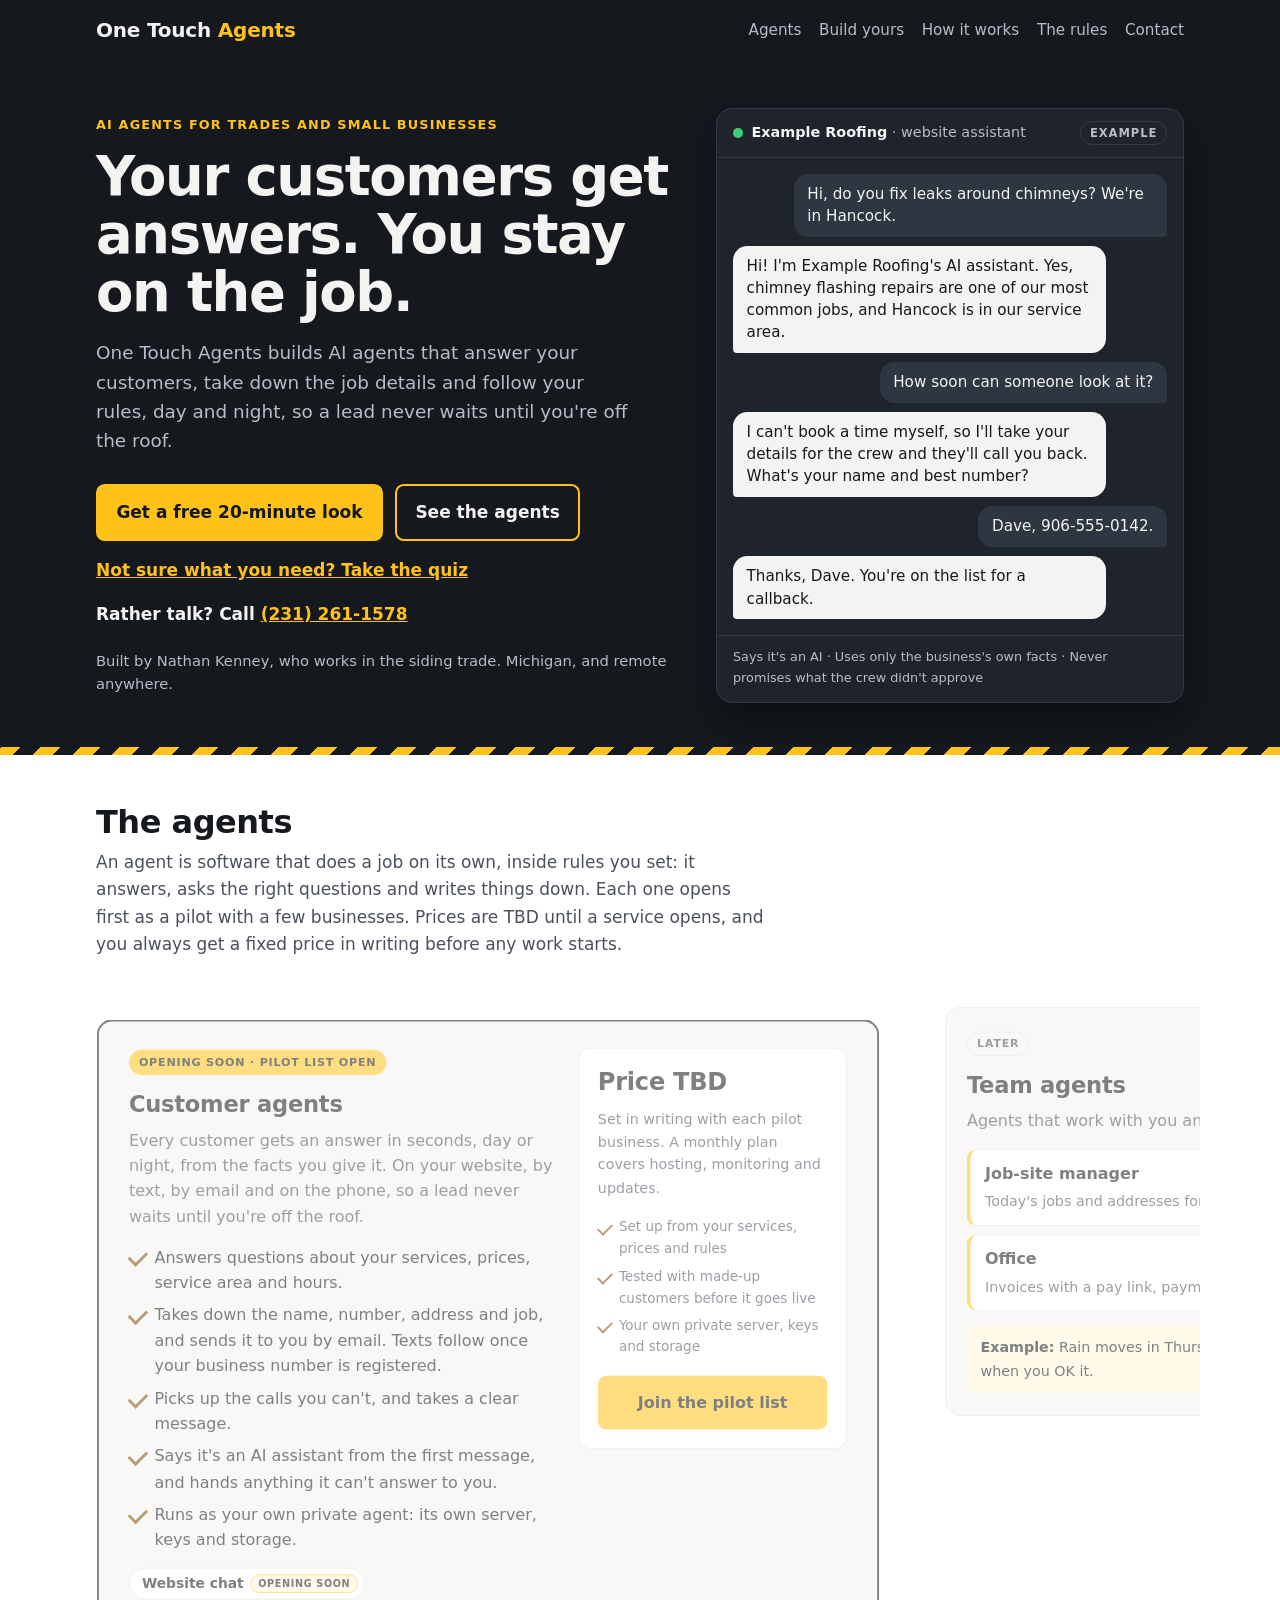
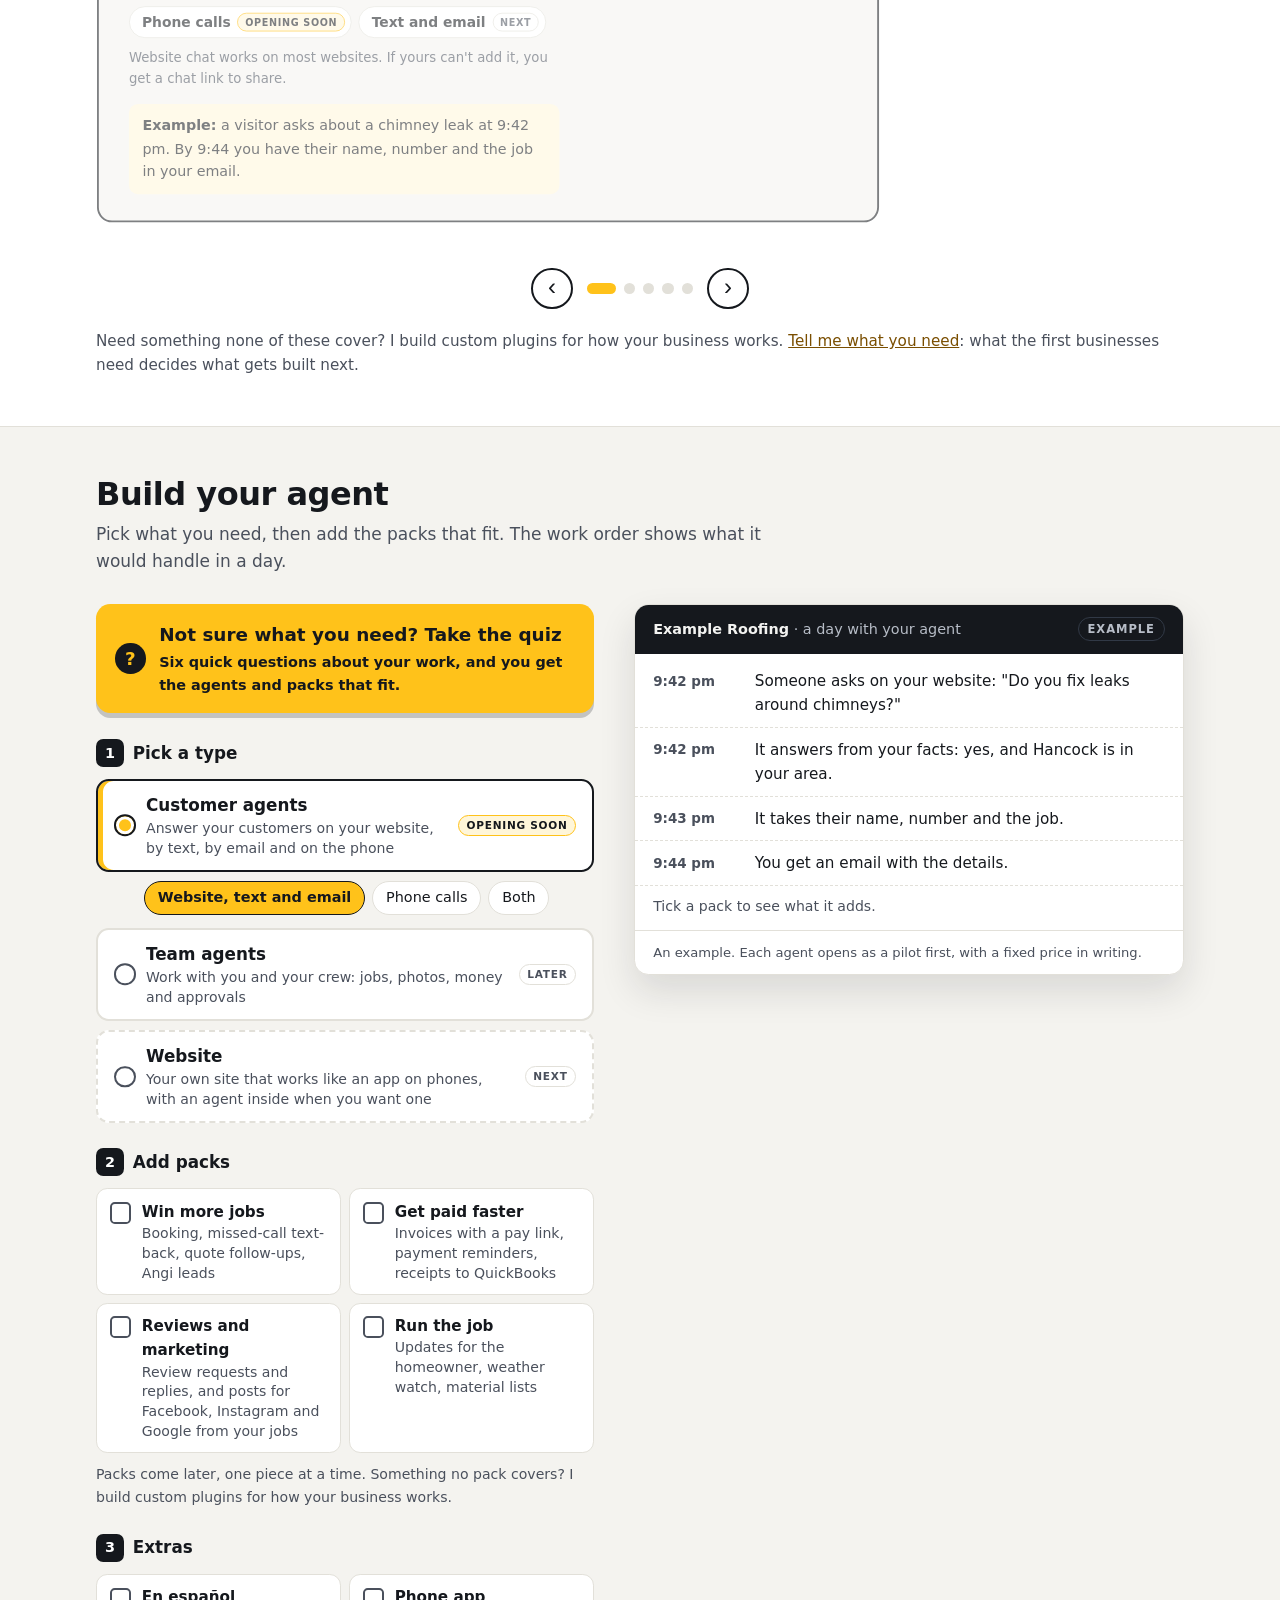
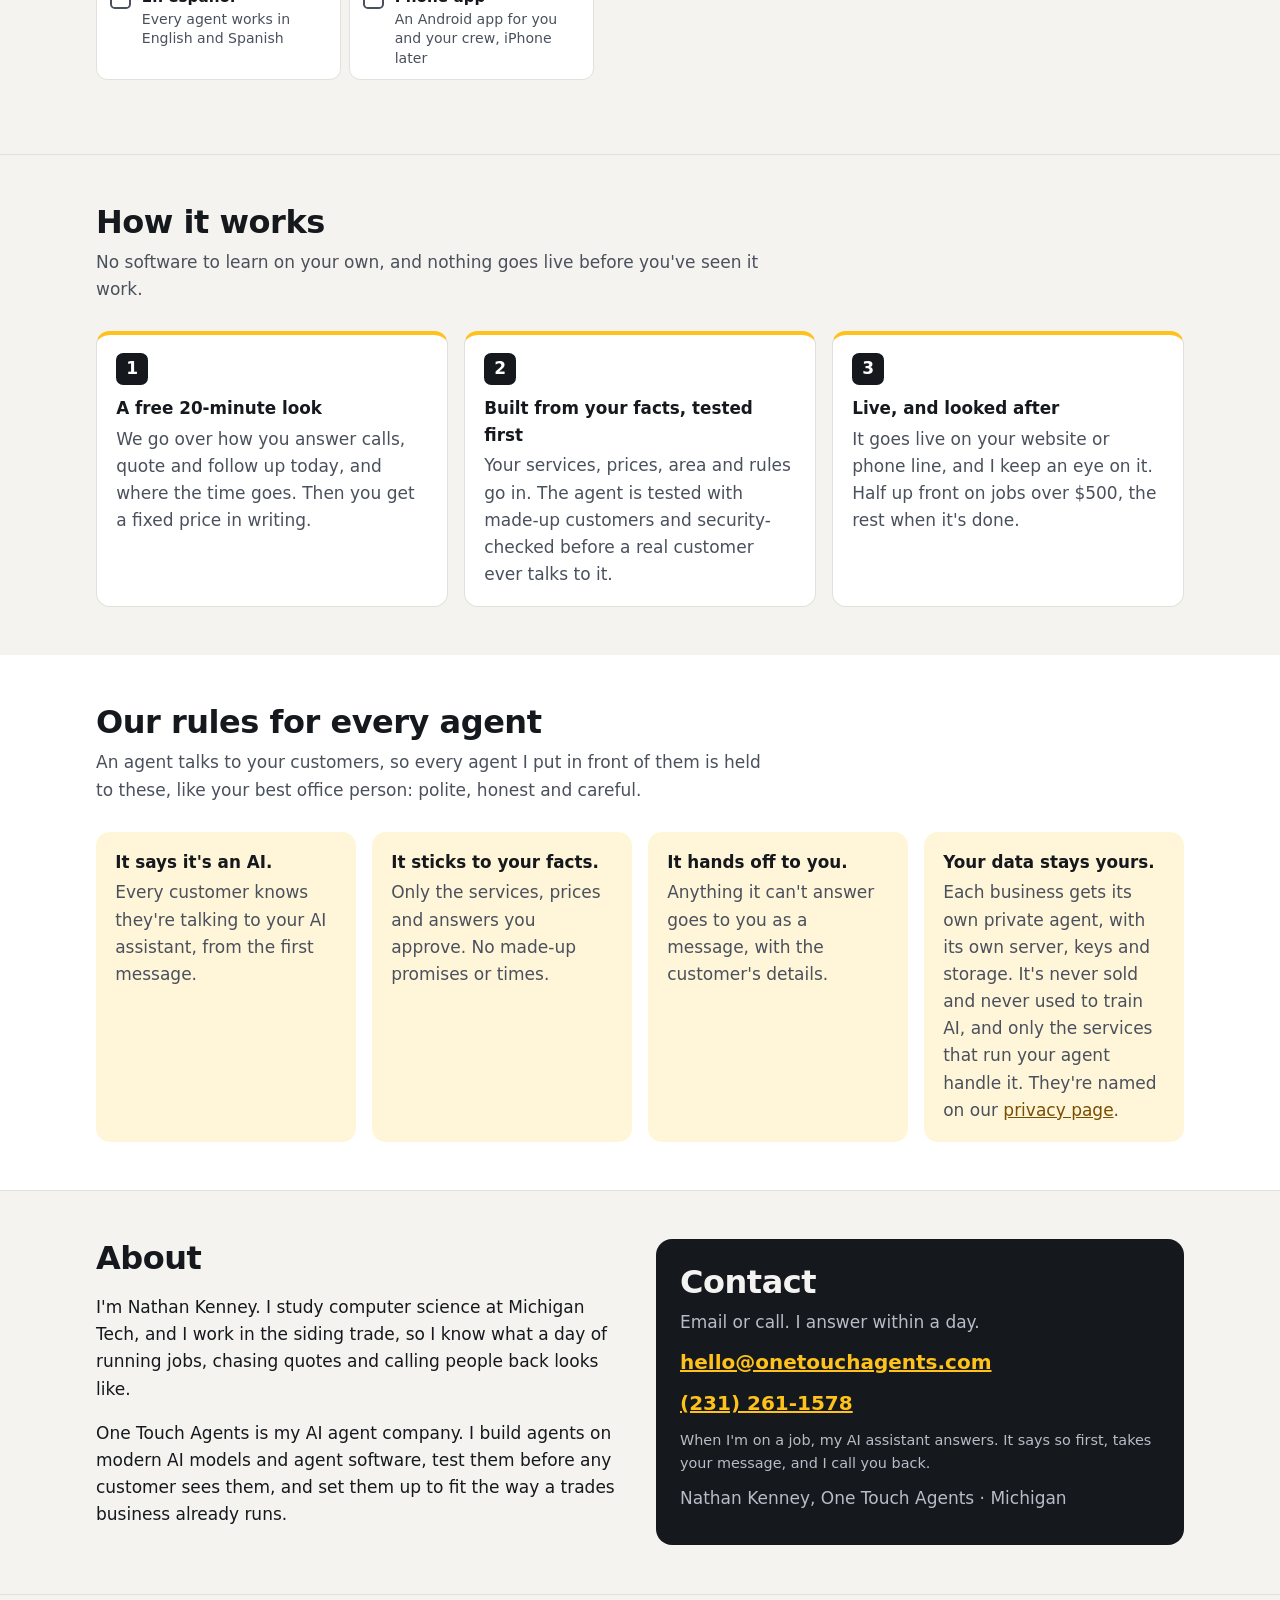
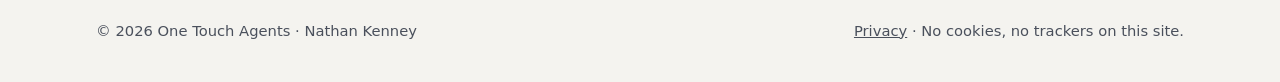
==== index.html @ 5aec1d18 "Site draft: websites and phone apps (Next) instead of apps, every pack Later, custom plugins offered" ====
<!doctype html>
<html lang="en">
<head>
<meta charset="utf-8">
<meta name="viewport" content="width=device-width, initial-scale=1">
<title>One Touch Agents · AI agents for trades and small businesses</title>
<meta name="description" content="One Touch Agents builds AI agents for trades and small businesses in Michigan: agents that answer your customers, take down the job details and follow your rules. Pilots opening soon. Built and looked after by Nathan Kenney.">
<link rel="canonical" href="https://onetouchagents.com/">
<meta property="og:title" content="One Touch Agents · AI agents for trades and small businesses">
<meta property="og:description" content="Your customers get answers. You stay on the job. AI agents built and looked after by Nathan Kenney.">
<meta property="og:url" content="https://onetouchagents.com/">
<meta property="og:type" content="website">
<meta name="color-scheme" content="light dark">
<link rel="stylesheet" href="/site.css?v=14">
</head>
<body>
<header class="top">
  <div class="wrap">
    <a class="mark" href="/">One Touch <span>Agents</span></a>
    <nav class="nav" aria-label="Sections">
      <a href="#agents">Agents</a>
      <a href="#build">Build yours</a>
      <a href="#how">How it works</a>
      <a href="#rules">The rules</a>
      <a href="#contact">Contact</a>
    </nav>
  </div>
</header>

<main>
  <section class="hero">
    <div class="wrap hero-grid">
      <div>
        <p class="eyebrow">AI agents for trades and small businesses</p>
        <h1>Your customers get answers. You stay on the job.</h1>
        <p class="lead">One Touch Agents builds AI agents that answer your customers, take down the job details and follow your rules, day and night, so a lead never waits until you're off the roof.</p>
        <div class="ctas">
          <a class="btn primary" href="mailto:hello@onetouchagents.com?subject=A%20free%2020-minute%20look">Get a free 20-minute look</a>
          <a class="btn ghost" href="#agents">See the agents</a>
        </div>
        <p class="quiz-link"><button type="button" popovertarget="quiz">Not sure what you need? Take the quiz</button></p>
        <p class="call">Rather talk? Call <a href="tel:+12312611578">(231) 261-1578</a></p>
        <p class="where">Built by Nathan Kenney, who works in the siding trade. Michigan, and remote anywhere.</p>
      </div>

      <figure class="chat" aria-label="Example conversation with a roofing company's website agent">
        <figcaption class="chat-top">
          <span class="dot" aria-hidden="true"></span>
          <span><b>Example Roofing</b> · website assistant</span>
          <span class="tag">Example</span>
        </figcaption>
        <div class="chat-body">
          <p class="msg them">Hi, do you fix leaks around chimneys? We're in Hancock.</p>
          <p class="msg agent">Hi! I'm Example Roofing's AI assistant. Yes, chimney flashing repairs are one of our most common jobs, and Hancock is in our service area.</p>
          <p class="msg them">How soon can someone look at it?</p>
          <p class="msg agent">I can't book a time myself, so I'll take your details for the crew and they'll call you back. What's your name and best number?</p>
          <p class="msg them">Dave, 906-555-0142.</p>
          <p class="msg agent">Thanks, Dave. You're on the list for a callback.</p>
        </div>
        <p class="chat-foot">Says it's an AI · Uses only the business's own facts · Never promises what the crew didn't approve</p>
      </figure>
    </div>
  </section>

  <section class="alt" id="agents">
    <div class="wrap">
      <h2>The agents</h2>
      <p class="sub">An agent is software that does a job on its own, inside rules you set: it answers, asks the right questions and writes things down. Each one opens first as a pilot with a few businesses. Prices are TBD until a service opens, and you always get a fixed price in writing before any work starts.</p>

      <div class="carousel" role="region" aria-roledescription="carousel" aria-label="Kinds of agents">
        <div class="slides" tabindex="0">
          <article class="slide main" role="group" aria-roledescription="slide" aria-label="1 of 5: Customer agents">
            <div class="slide-body">
              <span class="badge ready">Opening soon · pilot list open</span>
              <h3>Customer agents</h3>
              <p class="slide-lead">Every customer gets an answer in seconds, day or night, from the facts you give it.<span class="more"> On your website, by text, by email and on the phone, so a lead never waits until you're off the roof.</span></p>
              <ul class="ticks">
                <li>Answers questions about your services, prices, service area and hours.</li>
                <li>Takes down the name, number, address and job, and sends it to you by email. Texts follow once your business number is registered.</li>
                <li>Picks up the calls you can't, and takes a clear message.</li>
                <li>Says it's an AI assistant from the first message, and hands anything it can't answer to you.</li>
                <li>Runs as your own private agent: its own server, keys and storage.</li>
              </ul>
              <ul class="chan">
                <li>Website chat <small class="open">Opening soon</small></li>
                <li>Phone calls <small class="open">Opening soon</small></li>
                <li>Text and email <small>Next</small></li>
              </ul>
              <p class="chan-note">Website chat works on most websites. If yours can't add it, you get a chat link to share.</p>
              <p class="slide-eg"><b>Example:</b> a visitor asks about a chimney leak at 9:42 pm. By 9:44 you have their name, number and the job in your email.</p>
            </div>
            <div class="price-box">
              <div class="price">Price TBD</div>
              <p>Set in writing with each pilot business. A monthly plan covers hosting, monitoring and updates.</p>
              <ul class="incl">
                <li>Set up from your services, prices and rules</li>
                <li>Tested with made-up customers before it goes live</li>
                <li>Your own private server, keys and storage</li>
              </ul>
              <a class="btn primary" href="mailto:hello@onetouchagents.com?subject=Pilot%20list%3A%20customer%20agents">Join the pilot list</a>
            </div>
          </article>

          <article class="slide" role="group" aria-roledescription="slide" aria-label="2 of 5: Team agents">
            <div class="slide-body">
              <span class="badge">Later</span>
              <h3>Team agents</h3>
              <p class="slide-lead">Agents that work with you and your crew, and never with strangers.</p>
              <ul class="items">
                <li><b>Job-site manager</b><span>Today's jobs and addresses for the crew, photos filed on the job, and a daily update for you.</span></li>
                <li><b>Office</b><span>Invoices with a pay link, payment reminders, review replies and a morning brief, for you only.</span></li>
              </ul>
              <p class="slide-eg"><b>Example:</b> Rain moves in Thursday. It drafts a text moving the Oak Ave job to Friday, and sends it when you OK it.</p>
            </div>
          </article>

          <article class="slide" role="group" aria-roledescription="slide" aria-label="3 of 5: Websites and phone apps">
            <div class="slide-body">
              <span class="badge">Next</span>
              <h3>Websites and phone apps</h3>
              <p class="slide-lead">Your own website and phone app, built for your business, with an agent inside when you want one.</p>
              <ul class="items">
                <li><b>Website</b><span>A fast site that shows your work and sends you the job details instead of a voicemail. On a phone it works like an app.</span></li>
                <li><b>Phone app</b><span>An Android app for you and your crew: today's jobs, a camera button and your approvals. iPhone later.</span></li>
                <li><b>Tools inside <small>Later</small></b><span>A quote builder that drafts estimates for you to OK, and job-photo reports for the homeowner.</span></li>
              </ul>
              <p class="slide-eg"><b>Example:</b> A homeowner opens your site on their phone at 7:20 pm and taps "Get a quote". The job details are in your email before they put the phone down.</p>
            </div>
          </article>

          <article class="slide" role="group" aria-roledescription="slide" aria-label="4 of 5: Packs">
            <div class="slide-body">
              <span class="badge">Add-ons</span>
              <h3>Packs</h3>
              <p class="slide-lead">Add what fits once your agent is working. Each pack's pieces open one at a time.</p>
              <ul class="items">
                <li><b>Win more jobs <small>Later</small></b><span>Missed-call text-back, booking, quote follow-ups and lead sites.</span></li>
                <li><b>Reviews and marketing <small>Later</small></b><span>Review requests and replies first; posts after that, only with your OK.</span></li>
                <li><b>Get paid faster <small>Later</small></b><span>Invoices with a pay link, reminders and receipts to QuickBooks.</span></li>
                <li><b>Run the job <small>Later</small></b><span>Homeowner updates, weather watch and material lists.</span></li>
              </ul>
              <p class="slide-foot">Extras: <b>En español</b> <small>Next</small> and a <b>phone app</b> <small>Next</small>.</p>
              <p class="slide-eg"><b>Example:</b> You miss a call at 7:10 am on the way to a job. The caller has a text from you before you set the ladder down.</p>
            </div>
          </article>

          <article class="slide" role="group" aria-roledescription="slide" aria-label="5 of 5: Connections">
            <div class="slide-body">
              <span class="badge">Later</span>
              <h3>Connections</h3>
              <p class="slide-lead">Your agents work with what you already use.</p>
              <ul class="items">
                <li><b>Automations <small>Later</small></b><span>Connect the apps you already use, so the same details never get typed twice.</span></li>
                <li><b>Jobber and Housecall Pro <small>Later</small></b><span>Leads and jobs logged straight into the software you run your business on.</span></li>
              </ul>
              <p class="slide-eg"><b>Example:</b> A new lead from your website shows up in Jobber with the name, address and job, so nobody types it twice.</p>
            </div>
          </article>
        </div>
        <div class="sl-ctrl">
          <button type="button" class="sl-prev" aria-label="Previous slide">&#8249;</button>
          <div class="dots">
            <button type="button" aria-label="Customer agents" aria-current="true"></button>
            <button type="button" aria-label="Team agents"></button>
            <button type="button" aria-label="Websites and phone apps"></button>
            <button type="button" aria-label="Packs"></button>
            <button type="button" aria-label="Connections"></button>
          </div>
          <button type="button" class="sl-next" aria-label="Next slide">&#8250;</button>
        </div>
      </div>
      <p class="note">Need something none of these cover? I build custom plugins for how your business works. <a href="mailto:hello@onetouchagents.com?subject=What%20I%20need">Tell me what you need</a>: what the first businesses need decides what gets built next.</p>
    </div>
  </section>

  <section class="builder" id="build">
    <div class="wrap">
      <h2>Build your agent</h2>
      <p class="sub">Pick what you need, then add the packs that fit. The work order shows what it would handle in a day.</p>
      <div class="bld">
        <div class="bld-controls">
          <button type="button" class="quiz-big" popovertarget="quiz"><span class="qmark" aria-hidden="true">?</span><span>Not sure what you need? Take the quiz<small>Six quick questions about your work, and you get the agents and packs that fit.</small></span></button>
          <fieldset>
            <legend><span class="step">1</span> Pick a type</legend>
            <div class="opts">
              <div class="type">
                <label class="opt"><input type="radio" name="type" id="t-cust" checked><span class="tx"><b>Customer agents</b><span>Answer your customers on your website, by text, by email and on the phone</span></span><small class="open">Opening soon</small></label>
                <div class="subs">
                  <label class="sub-opt"><input type="radio" name="cust" id="c-desk" checked>Website, text and email</label>
                  <label class="sub-opt"><input type="radio" name="cust" id="c-phone">Phone calls</label>
                  <label class="sub-opt"><input type="radio" name="cust" id="c-both">Both</label>
                </div>
              </div>
              <div class="type">
                <label class="opt"><input type="radio" name="type" id="t-team"><span class="tx"><b>Team agents</b><span>Work with you and your crew: jobs, photos, money and approvals</span></span><small>Later</small></label>
                <div class="subs">
                  <label class="sub-opt"><input type="radio" name="team" id="m-site" checked>Jobs and crew</label>
                  <label class="sub-opt"><input type="radio" name="team" id="m-office">Money and approvals, for you only</label>
                  <label class="sub-opt"><input type="radio" name="team" id="m-both">Both</label>
                </div>
              </div>
              <div class="type">
                <label class="opt opt-web"><input type="radio" name="type" id="t-web"><span class="tx"><b>Website</b><span>Your own site that works like an app on phones, with an agent inside when you want one</span></span><small>Next</small></label>
              </div>
            </div>
          </fieldset>
          <fieldset>
            <legend><span class="step">2</span> Add packs</legend>
            <div class="togs">
              <label class="tog"><input type="checkbox" id="a-win"><span class="tx"><b>Win more jobs</b><span>Booking, missed-call text-back, quote follow-ups, Angi leads</span></span></label>
              <label class="tog"><input type="checkbox" id="a-paid"><span class="tx"><b>Get paid faster</b><span>Invoices with a pay link, payment reminders, receipts to QuickBooks</span></span></label>
              <label class="tog"><input type="checkbox" id="a-rep"><span class="tx"><b>Reviews and marketing</b><span>Review requests and replies, and posts for Facebook, Instagram and Google from your jobs</span></span></label>
              <label class="tog"><input type="checkbox" id="a-run"><span class="tx"><b>Run the job</b><span>Updates for the homeowner, weather watch, material lists</span></span></label>
            </div>
            <p class="fs-note">Packs come later, one piece at a time. Something no pack covers? I build custom plugins for how your business works.</p>
          </fieldset>
          <fieldset>
            <legend><span class="step">3</span> Extras</legend>
            <div class="togs">
              <label class="tog"><input type="checkbox" id="a-es"><span class="tx"><b>En español</b><span>Every agent works in English and Spanish</span></span></label>
              <label class="tog"><input type="checkbox" id="a-app"><span class="tx"><b>Phone app</b><span>An Android app for you and your crew, iPhone later</span></span></label>
            </div>
          </fieldset>
        </div>

        <figure class="ticket" aria-label="Example work order for a roofing company">
          <figcaption><span><b>Example Roofing</b> · a day with your agent</span><span class="tag">Example</span></figcaption>
          <ol class="t t-desk">
            <li class="sh">Website, text and email</li>
            <li class="x x-win"><time>7:10 am</time><span>You miss a call on the way to a job. They get a text right away.<em>Win more jobs</em></span></li>
            <li><time>9:42 pm</time><span>Someone asks on your website: "Do you fix leaks around chimneys?"</span></li>
            <li><time>9:42 pm</time><span>It answers from your facts: yes, and Hancock is in your area.</span></li>
            <li class="x x-es"><time>9:43 pm</time><span>Another visitor writes in Spanish. It answers in Spanish, and your summary stays in English.<em>Español</em></span></li>
            <li><time>9:43 pm</time><span>It takes their name, number and the job.</span></li>
            <li class="x x-win"><time>9:44 pm</time><span>It offers Tuesday 4:00 or Wednesday 9:00 from your calendar, for you to confirm.<em>Win more jobs</em></span></li>
            <li><time>9:44 pm</time><span>You get an email with the details.</span></li>
            <li class="x x-app"><time>9:44 pm</time><span>The lead pops up in your phone app. Tap to call back.<em>Phone app</em></span></li>
            <li class="x x-win"><time>3 days later</time><span>No answer on your quote yet. It sends a friendly check-in.<em>Win more jobs</em></span></li>
            <li class="x x-rep"><time>After the job</time><span>The customer gets a review request, and one reminder.<em>Reviews</em></span></li>
            <li class="x x-rep"><time>After the job</time><span>You text it photos of the finished roof. It drafts a post for Facebook and Google, for you to OK.<em>Marketing</em></span></li>
            <li class="x x-paid na"><time>Note</time><span>Invoices and payments are in the Office agent.<em>Get paid faster</em></span></li>
            <li class="x x-run na"><time>Note</time><span>Running the job is the job-site manager's work.<em>Run the job</em></span></li>
          </ol>
          <ol class="t t-phone">
            <li class="sh">Phone calls</li>
            <li><time>10:15 am</time><span>Your phone rings while you're up on a roof. It picks up.</span></li>
            <li><time>10:15 am</time><span>It says it's your AI assistant and that the call is recorded, then asks what they need.</span></li>
            <li class="x x-es"><time>10:15 am</time><span>"Para español, oprima 2." Spanish callers get the whole call in Spanish.<em>Español</em></span></li>
            <li><time>10:17 am</time><span>It takes their name, number, address and the job.</span></li>
            <li class="x x-win"><time>10:17 am</time><span>It offers a time to look at the job, for you to confirm.<em>Win more jobs</em></span></li>
            <li class="x x-win"><time>10:18 am</time><span>They get a text confirming their message.<em>Win more jobs</em></span></li>
            <li><time>10:18 am</time><span>You get the message by email.</span></li>
            <li class="x x-app"><time>10:18 am</time><span>The message pops up in your phone app, with the recording's summary.<em>Phone app</em></span></li>
            <li class="x x-rep"><time>After the job</time><span>The customer gets a review request, and one reminder.<em>Reviews</em></span></li>
            <li class="x x-paid na"><time>Note</time><span>Invoices and payments are in the Office agent.<em>Get paid faster</em></span></li>
            <li class="x x-run na"><time>Note</time><span>Running the job is the job-site manager's work.<em>Run the job</em></span></li>
          </ol>
          <ol class="t t-site">
            <li class="sh">Jobs and crew</li>
            <li class="x x-run"><time>6:00 am</time><span>Rain is coming Thursday. It drafts a text moving the Oak Ave job to Friday, for you to OK.<em>Run the job</em></span></li>
            <li><time>6:45 am</time><span>You and your crew get today's jobs and addresses.</span></li>
            <li class="x x-app"><time>6:45 am</time><span>Your crew opens the app: today's jobs, a camera button and "done".<em>Phone app</em></span></li>
            <li class="x x-es"><time>6:45 am</time><span>Crew members who want it get their messages in Spanish.<em>Español</em></span></li>
            <li class="x x-run"><time>7:30 am</time><span>The Maple St homeowner gets "the crew is on the way".<em>Run the job</em></span></li>
            <li><time>12:30 pm</time><span>The crew texts photos of the tear-off. They're filed on the job.</span></li>
            <li class="x x-paid"><time>12:40 pm</time><span>The crew texts a supply-house receipt. It goes to QuickBooks, flagged for you to check.<em>Get paid faster</em></span></li>
            <li><time>3:50 pm</time><span>The crew texts "done on Maple St". The job is marked finished.</span></li>
            <li class="x x-run"><time>3:50 pm</time><span>The homeowner gets "done", with the photos you OK'd.<em>Run the job</em></span></li>
            <li><time>5:00 pm</time><span>You get the day's update: what's done, what's left, any problems.</span></li>
            <li class="x x-rep"><time>5:00 pm</time><span>The Maple St customer gets a review request, and the photos become a post for you to OK.<em>Marketing</em></span></li>
            <li class="x x-win na"><time>Note</time><span>Winning new jobs is the front desk's and the receptionist's work.<em>Win more jobs</em></span></li>
          </ol>
          <ol class="t t-office">
            <li class="sh">Money and approvals</li>
            <li><time>6:30 am</time><span>Your morning brief: today's jobs, new leads and what's waiting on you.</span></li>
            <li><time>8:10 am</time><span>A voice note from the truck: "Call Dave back about the chimney." It's on today's list.</span></li>
            <li class="x x-paid"><time>9:00 am</time><span>The Maple St invoice, with a pay link, is ready for you to OK.<em>Get paid faster</em></span></li>
            <li class="x x-paid"><time>9:05 am</time><span>The Oak Ave invoice is 5 days late. It sends a friendly reminder.<em>Get paid faster</em></span></li>
            <li class="x x-rep"><time>11:20 am</time><span>A new 5-star Google review. It drafts a reply for you to OK.<em>Reviews</em></span></li>
            <li class="x x-rep"><time>Friday</time><span>This week's post is drafted from your finished jobs, for you to OK.<em>Marketing</em></span></li>
            <li class="x x-app"><time>12:00 pm</time><span>Everything waiting on your OK is one list in your phone app. Tap yes or no.<em>Phone app</em></span></li>
            <li class="x x-win"><time>2:00 pm</time><span>Past customers who signed up get an email: "Time for your gutter cleaning."<em>Win more jobs</em></span></li>
            <li class="x x-paid"><time>4:40 pm</time><span>Dave paid by card. The invoice is marked paid.<em>Get paid faster</em></span></li>
            <li class="x x-es"><time>Any time</time><span>Talk to it in English or Spanish.<em>Español</em></span></li>
            <li class="x x-run na"><time>Note</time><span>The job-site manager's daily update lands in your brief.<em>Run the job</em></span></li>
          </ol>
          <ol class="t t-web">
            <li><time>7:20 pm</time><span>A homeowner finds you on Google and opens your site on their phone. It's fast and works like an app.</span></li>
            <li><time>7:20 pm</time><span>They see your services, your area and photos of recent jobs.</span></li>
            <li class="x x-es"><time>7:20 pm</time><span>Every page has a Spanish version.<em>Español</em></span></li>
            <li><time>7:22 pm</time><span>They tap "Get a quote" and fill in the job, the address and a few photos.</span></li>
            <li><time>7:22 pm</time><span>You get the job details by email, not a voicemail.</span></li>
            <li class="x x-app"><time>7:22 pm</time><span>The request pops up in your phone app. Tap to call back.<em>Phone app</em></span></li>
            <li class="x x-win"><time>7:23 pm</time><span>They pick a time from your calendar for you to come look. You confirm it.<em>Win more jobs</em></span></li>
            <li><time>Any time</time><span>Add a customer agent, and your site answers questions day and night too.</span></li>
            <li class="x x-rep na"><time>Note</time><span>Reviews and posts come with a customer agent or the Office.<em>Reviews</em></span></li>
            <li class="x x-paid na"><time>Note</time><span>Invoices and payments are in the Office.<em>Get paid faster</em></span></li>
            <li class="x x-run na"><time>Note</time><span>Running the job is the job-site manager's work.<em>Run the job</em></span></li>
          </ol>
          <p class="hint">Tick a pack to see what it adds.</p>
          <p class="ticket-foot">An example. Each agent opens as a pilot first, with a fixed price in writing.</p>
        </figure>
      </div>
    </div>
  </section>

  <section id="how">
    <div class="wrap">
      <h2>How it works</h2>
      <p class="sub">No software to learn on your own, and nothing goes live before you've seen it work.</p>
      <ol class="steps">
        <li><b>A free 20-minute look</b>We go over how you answer calls, quote and follow up today, and where the time goes. Then you get a fixed price in writing.</li>
        <li><b>Built from your facts, tested first</b>Your services, prices, area and rules go in. The agent is tested with made-up customers and security-checked before a real customer ever talks to it.</li>
        <li><b>Live, and looked after</b>It goes live on your website or phone line, and I keep an eye on it. Half up front on jobs over $500, the rest when it's done.</li>
      </ol>
    </div>
  </section>

  <section class="alt" id="rules">
    <div class="wrap">
      <h2>Our rules for every agent</h2>
      <p class="sub">An agent talks to your customers, so every agent I put in front of them is held to these, like your best office person: polite, honest and careful.</p>
      <div class="rules">
        <div><b>It says it's an AI.</b> Every customer knows they're talking to your AI assistant, from the first message.</div>
        <div><b>It sticks to your facts.</b> Only the services, prices and answers you approve. No made-up promises or times.</div>
        <div><b>It hands off to you.</b> Anything it can't answer goes to you as a message, with the customer's details.</div>
        <div><b>Your data stays yours.</b> Each business gets its own private agent, with its own server, keys and storage. It's never sold and never used to train AI, and only the services that run your agent handle it. They're named on our <a href="/privacy">privacy page</a>.</div>
      </div>
    </div>
  </section>

  <section id="about">
    <div class="wrap two">
      <div>
        <h2>About</h2>
        <p>I'm Nathan Kenney. I study computer science at Michigan Tech, and I work in the siding trade, so I know what a day of running jobs, chasing quotes and calling people back looks like.</p>
        <p>One Touch Agents is my AI agent company. I build agents on modern AI models and agent software, test them before any customer sees them, and set them up to fit the way a trades business already runs.</p>
      </div>
      <div id="contact" class="contact-box">
        <h2>Contact</h2>
        <p>Email or call. I answer within a day.</p>
        <p class="big"><a href="mailto:hello@onetouchagents.com">hello@onetouchagents.com</a></p>
        <p class="big"><a href="tel:+12312611578">(231) 261-1578</a></p>
        <p class="small">When I'm on a job, my AI assistant answers. It says so first, takes your message, and I call you back.</p>
        <p>Nathan Kenney, One Touch Agents · Michigan</p>
      </div>
    </div>
  </section>
  <div id="quiz" class="quiz-pop" popover>
    <div class="quiz-head">
      <div><h2>Find the right start</h2><p>Six quick questions about your work.</p></div>
      <button type="button" class="quiz-close" popovertarget="quiz" popovertargetaction="hide">Close</button>
    </div>
    <form class="qz" action="#" onsubmit="return false">
      <div class="qprog" aria-hidden="true"><span></span></div>
      <fieldset class="qs qs1">
        <legend><span class="step">1</span><span class="qtext">What kind of work do you do?</span> <small>1 of 6</small></legend>
        <div class="opts">
          <label class="opt"><input type="radio" name="q1" id="r-roof"><span class="tx"><b>Roofing or siding</b></span></label>
          <label class="opt"><input type="radio" name="q1" id="r-hvac"><span class="tx"><b>Heating, cooling, plumbing or electrical</b></span></label>
          <label class="opt"><input type="radio" name="q1" id="r-remod"><span class="tx"><b>Remodeling or general contracting</b></span></label>
          <label class="opt"><input type="radio" name="q1" id="r-lawn"><span class="tx"><b>Lawn, landscaping or snow</b></span></label>
          <label class="opt"><input type="radio" name="q1" id="r-clean"><span class="tx"><b>Cleaning or other home services</b></span></label>
          <label class="opt"><input type="radio" name="q1" id="r-other"><span class="tx"><b>Something else</b></span></label>
        </div>
      </fieldset>

      <fieldset class="qs qs2">
        <legend><span class="step">2</span><span class="qtext">How big is your team?</span> <small>2 of 6</small></legend>
        <div class="togs">
          <label class="opt"><input type="radio" name="q2" id="s-1"><span class="tx"><b>Just me</b></span></label>
          <label class="opt"><input type="radio" name="q2" id="s-5"><span class="tx"><b>2 to 5</b></span></label>
          <label class="opt"><input type="radio" name="q2" id="s-15"><span class="tx"><b>6 to 15</b></span></label>
          <label class="opt"><input type="radio" name="q2" id="s-16"><span class="tx"><b>More than 15</b></span></label>
        </div>
        <div class="also"><label class="tog"><input type="checkbox" id="x-es"><span class="tx"><b>Some of my customers or crew speak Spanish</b></span></label></div>
      </fieldset>

      <fieldset class="qs qs3">
        <legend><span class="step">3</span><span class="qtext">Where do new customers find you?</span> <small>3 of 6 · pick any</small></legend>
        <div class="togs">
          <label class="tog"><input type="checkbox" id="f-web"><span class="tx"><b>My website</b></span></label>
          <label class="tog"><input type="checkbox" id="f-call"><span class="tx"><b>Phone calls</b></span></label>
          <label class="tog"><input type="checkbox" id="f-google"><span class="tx"><b>Google search and reviews</b></span></label>
          <label class="tog"><input type="checkbox" id="f-angi"><span class="tx"><b>Angi, Thumbtack or similar</b></span></label>
          <label class="tog"><input type="checkbox" id="f-social"><span class="tx"><b>Facebook or Instagram</b></span></label>
          <label class="tog"><input type="checkbox" id="f-word"><span class="tx"><b>Word of mouth</b></span></label>
        </div>
      </fieldset>

      <fieldset class="qs qs4">
        <legend><span class="step">4</span><span class="qtext">What takes too much of your time?</span> <small>4 of 6 · pick any</small></legend>
        <div class="togs">
          <label class="tog"><input type="checkbox" id="w-calls"><span class="tx"><b>Missed calls and callbacks</b></span></label>
          <label class="tog"><input type="checkbox" id="w-quote"><span class="tx"><b>Writing quotes and estimates</b></span></label>
          <label class="tog"><input type="checkbox" id="w-sched"><span class="tx"><b>Scheduling and booking</b></span></label>
          <label class="tog"><input type="checkbox" id="w-pay"><span class="tx"><b>Chasing payments and paperwork</b></span></label>
          <label class="tog"><input type="checkbox" id="w-crew"><span class="tx"><b>Keeping the crew and customers updated</b></span></label>
          <label class="tog"><input type="checkbox" id="w-rev"><span class="tx"><b>Reviews, social media and marketing</b></span></label>
        </div>
      </fieldset>

      <fieldset class="qs qs5">
        <legend><span class="step">5</span><span class="qtext">What do you run the business on?</span> <small>5 of 6 · pick any</small></legend>
        <div class="togs">
          <label class="tog"><input type="checkbox" id="u-jobber"><span class="tx"><b>Jobber</b></span></label>
          <label class="tog"><input type="checkbox" id="u-hcp"><span class="tx"><b>Housecall Pro</b></span></label>
          <label class="tog"><input type="checkbox" id="u-qb"><span class="tx"><b>QuickBooks</b></span></label>
          <label class="tog"><input type="checkbox" id="u-paper"><span class="tx"><b>Paper or spreadsheets</b></span></label>
          <label class="tog"><input type="checkbox" id="u-none"><span class="tx"><b>Nothing yet</b></span></label>
        </div>
      </fieldset>

      <fieldset class="qs qs6">
        <legend><span class="step">6</span><span class="qtext">How would you like to start?</span> <small>6 of 6</small></legend>
        <div class="opts">
          <label class="opt"><input type="radio" name="q6" id="z-web"><span class="tx"><b>A website or phone app first</b><span>Your own site that works like an app on phones, or an app for your crew</span></span></label>
          <label class="opt"><input type="radio" name="q6" id="z-one"><span class="tx"><b>One agent that takes a job off my plate</b><span>Add more once it's working</span></span></label>
          <label class="opt"><input type="radio" name="q6" id="z-full"><span class="tx"><b>Hand off most of the calls, office work and follow-ups</b><span>Agents and packs together</span></span></label>
        </div>
      </fieldset>

      <div class="qres" aria-live="polite">
        <p class="eyebrow">Your start</p>
        <h2 class="r r-web">Start with your website or app</h2>
        <h2 class="r r-one">Start with one agent</h2>
        <h2 class="r r-full">Your setup</h2>
        <p class="r r-web">Your own site or app first. Add an agent when you're ready.</p>
        <p class="r r-one">Start with the first one below, and add the rest once it's working.</p>
        <p class="r r-full">Agents and packs that fit how you work. It goes live one piece at a time.</p>
        <p class="r r-fallback">Email your answers and I'll suggest the right start.</p>

        <div class="grp g-web">
          <h3>Websites and apps that fit</h3>
          <ul class="recs">
            <li class="rec k-web"><b>Website</b>: a fast site that shows your work and sends you the job details. On a phone it works like an app.</li>
            <li class="rec k-mobile"><b>Phone app</b>: an Android app for you and your crew, with today's jobs, photos and your approvals. iPhone later.</li>
            <li class="rec k-tools"><b>Coming later inside your site or app</b>: a quote builder that drafts estimates for you to OK, and job-photo reports for the homeowner.</li>
          </ul>
        </div>
        <div class="grp g-agents">
          <h3>Agents that fit</h3>
          <ul class="recs">
            <li class="rec k-phone"><b>Phone receptionist</b>: picks up the calls you can't and takes a clear message.</li>
            <li class="rec k-desk"><b>Website, text and email agent</b>: answers your customers from your facts, day and night.</li>
            <li class="rec k-site"><b>Job-site manager</b>: today's jobs, crew updates and photos in one place.</li>
            <li class="rec k-office"><b>Office</b>: invoices, payments and approvals, for you only.</li>
          </ul>
        </div>
        <div class="grp g-packs">
          <h3>Packs that fit (later)</h3>
          <ul class="recs">
            <li class="rec k-win"><b>Win more jobs</b>: booking, missed-call text-back, quote follow-ups and lead sites.</li>
            <li class="rec k-paid"><b>Get paid faster</b>: invoices with a pay link and friendly payment reminders.</li>
            <li class="rec k-rep"><b>Reviews and marketing</b>: review requests and replies, and posts from your jobs that you OK.</li>
            <li class="rec k-run"><b>Run the job</b>: homeowner updates, weather watch and material lists.</li>
          </ul>
        </div>
        <h3>Good to know</h3>
        <ul class="recs notes">
          <li class="rec k-roof">For roofing and siding: weather watch for rain days, and material lists from your measurements.</li>
          <li class="rec k-hvac">For heating, cooling, plumbing and electrical: tune-up reminders to past customers, by email.</li>
          <li class="rec k-remod">For remodeling: progress photos and updates for the homeowner as the job moves.</li>
          <li class="rec k-lawn">For lawn, landscaping and snow: weather watch and seasonal reminders.</li>
          <li class="rec k-clean">For cleaning and home services: booking from your calendar and a review request after each visit.</li>
          <li class="rec k-crm">Jobber and Housecall Pro (coming later): leads and jobs go straight in.</li>
          <li class="rec k-qb">QuickBooks (coming later): receipts go in, flagged for you to check.</li>
          <li class="rec k-nosoft">No software needed to start.</li>
          <li class="rec k-es">En español: it talks with your customers and crew in Spanish.</li>
          <li class="rec k-app">A phone app for you and your crew: today's jobs, photos and approvals.</li>
          <li>Something no pack covers? I build custom plugins for how your business works.</li>
        </ul>

        <div class="qbtns">
          <a class="btn primary" id="ask" href="mailto:hello@onetouchagents.com?subject=A%20free%2020-minute%20look%20(quiz)">Get a free 20-minute look</a>
          <button type="button" class="btn ghost" popovertarget="quiz" popovertargetaction="hide">Close and try the builder</button>
          <button type="reset" class="reset">Start over</button>
        </div>
      </div>
      <div class="qnav"><button type="button" class="q-back">Back</button><button type="button" class="q-next">Next</button></div>
    </form>
  </div>
</main>

<footer>
  <div class="wrap">
    <span>© 2026 One Touch Agents · Nathan Kenney</span>
    <span><a href="/privacy">Privacy</a> · No cookies, no trackers on this site.</span>
  </div>
</footer>
<script>
// Fills the email with the answers ticked above. Nothing is sent or saved until you send the email yourself.
document.getElementById('ask').addEventListener('click', function () {
  var lines = [];
  document.querySelectorAll('.qz fieldset').forEach(function (f) {
    var picked = [].map.call(f.querySelectorAll('input:checked'), function (i) { return i.closest('label').querySelector('b').textContent; });
    if (picked.length) lines.push(f.querySelector('.qtext').textContent + ' ' + picked.join(', '));
  });
  this.href = 'mailto:hello@onetouchagents.com?subject=' + encodeURIComponent('A free 20-minute look (quiz)') +
    '&body=' + encodeURIComponent('My quiz answers:\n' + lines.join('\n') + '\n\nMy name, business and best number:\n');
});
</script>
<script>
// The agents slideshow: arrows and dots (swiping works without this).
(function () {
  var t = document.querySelector('.slides'); if (!t) return;
  var s = [].slice.call(t.children), dots = [].slice.call(document.querySelectorAll('.dots button'));
  document.documentElement.classList.add('js');
  function pad() { return parseFloat(getComputedStyle(t).scrollPaddingLeft) || 0; }
  function cur() {
    if (t.scrollLeft + t.clientWidth >= t.scrollWidth - 2) return s.length - 1;
    var x = t.scrollLeft + pad(), best = 0, d = 1e9;
    s.forEach(function (el, i) { var m = Math.abs(el.offsetLeft - x); if (m < d) { d = m; best = i; } });
    return best;
  }
  function mark() {
    var c = cur();
    dots.forEach(function (d, i) { d.setAttribute('aria-current', i === c ? 'true' : 'false'); });
  }
  function go(i) { i = Math.max(0, Math.min(s.length - 1, i)); t.scrollTo({ left: s[i].offsetLeft - pad() }); }
  document.querySelector('.sl-prev').addEventListener('click', function () { go(cur() - 1); });
  document.querySelector('.sl-next').addEventListener('click', function () { go(cur() + 1); });
  dots.forEach(function (d, i) { d.addEventListener('click', function () { go(i); }); });
  var timer;
  t.addEventListener('scroll', function () { clearTimeout(timer); timer = setTimeout(mark, 80); }, { passive: true });
  window.addEventListener('resize', mark);
  mark();
})();
</script>
<script>
// The quiz, one question at a time: Back, Next and Finish (without this script, every question shows in a list).
(function () {
  var f = document.querySelector('.qz'); if (!f) return;
  var steps = [].slice.call(f.querySelectorAll('.qs')).concat([f.querySelector('.qres')]);
  var back = f.querySelector('.q-back'), next = f.querySelector('.q-next'), bar = f.querySelector('.qprog span');
  var pop = document.getElementById('quiz'), i = 0;
  f.classList.add('stepper');
  function answered(n) { return n >= steps.length - 1 || !!steps[n].querySelector('.opts input:checked, .togs input:checked'); }
  function show(n, focus) {
    i = Math.max(0, Math.min(steps.length - 1, n));
    steps.forEach(function (s, k) { s.classList.toggle('on', k === i); });
    back.hidden = i === 0;
    next.hidden = i === steps.length - 1;
    next.textContent = i === steps.length - 2 ? 'Finish' : 'Next';
    next.disabled = !answered(i);
    bar.style.width = (100 * i / (steps.length - 1)) + '%';
    if (pop) pop.scrollTop = 0;
    if (focus) { var el = steps[i].querySelector('input') || steps[i].querySelector('.btn'); if (el) el.focus({ preventScroll: true }); }
  }
  f.addEventListener('change', function () { next.disabled = !answered(i); });
  next.addEventListener('click', function () { if (answered(i)) show(i + 1, true); });
  back.addEventListener('click', function () { show(i - 1, true); });
  f.addEventListener('reset', function () { setTimeout(function () { show(0, true); }, 0); });
  show(0);
})();
</script>
</body>
</html>
---- site.css ----
/* One Touch Agents site: one small stylesheet, no web fonts, no trackers; two small scripts: the quiz email and the slideshow arrows. */
:root {
  --bg: #f4f3ef; --surface: #ffffff; --ink: #15181d; --ink-2: #4a505c; --line: #e2e0d9;
  --hivis: #ffc21a; --hivis-ink: #15181d; --link: #7a4e00; --tint: #fff6d9;
  --night: #15181d; --night-2: #1f242c; --night-line: #313946; --night-ink: #f3f3f1; --night-ink-2: #b7bdc7;
}
@media (prefers-color-scheme: dark) {
  :root {
    --bg: #101317; --surface: #171b21; --ink: #ecedeb; --ink-2: #a9b0bb; --line: #2a313b;
    --link: #ffc21a; --tint: #2a2410;
    --night: #0b0d10; --night-2: #181c23; --night-line: #2c333d;
  }
}
* { box-sizing: border-box; }
html { -webkit-text-size-adjust: 100%; scroll-behavior: smooth; }
body {
  margin: 0; background: var(--bg); color: var(--ink);
  font: 17px/1.6 system-ui, -apple-system, "Segoe UI", Roboto, Ubuntu, "Noto Sans", sans-serif;
}
a { color: var(--link); }
a:focus-visible, .btn:focus-visible { outline: 3px solid var(--hivis); outline-offset: 2px; }
.wrap { max-width: 70rem; margin: 0 auto; padding: 0 1rem; }

/* header */
.top { background: var(--night); color: var(--night-ink); }
.top .wrap { display: flex; align-items: center; justify-content: space-between; gap: 0.5rem 1rem; min-height: 3.75rem; flex-wrap: wrap; }
.mark { font-weight: 850; font-size: 1.25rem; letter-spacing: -0.01em; color: var(--night-ink); text-decoration: none; }
.mark span { color: var(--hivis); }
.nav { display: flex; gap: 0.4rem 1.1rem; flex-wrap: wrap; font-size: 0.95rem; }
.nav a { color: var(--night-ink-2); text-decoration: none; }
.nav a:hover { color: var(--night-ink); }
@media (max-width: 30rem) { .nav { gap: 0.3rem 0.85rem; font-size: 0.9rem; } .nav a[href$="#rules"] { display: none; } }

/* hero: dark like a work truck, with a caution-tape edge */
.hero { background: var(--night); color: var(--night-ink); padding: 3rem 0 3.25rem; border-bottom: 0; position: relative; }
.hero::after { content: ""; position: absolute; left: 0; right: 0; bottom: 0; height: 8px;
  background: repeating-linear-gradient(-45deg, var(--hivis) 0 14px, var(--night) 14px 28px); }
.hero-grid { display: grid; gap: 2.25rem; grid-template-columns: 1fr; align-items: center; }
@media (min-width: 60rem) { .hero-grid { grid-template-columns: 1.1fr 0.9fr; gap: 3rem; } }
.eyebrow { text-transform: uppercase; letter-spacing: 0.09em; font-size: 0.8rem; font-weight: 750; color: var(--hivis); margin: 0 0 0.75rem; }
.hero h1 { font-size: clamp(2.1rem, 6vw, 3.4rem); line-height: 1.07; letter-spacing: -0.025em; margin: 0 0 1rem; font-weight: 850; max-width: 17ch; }
.hero p.lead { font-size: 1.15rem; color: var(--night-ink-2); max-width: 46ch; margin: 0 0 1.75rem; }
.ctas { display: flex; gap: 0.75rem; flex-wrap: wrap; }
.btn { display: inline-block; padding: 0.8rem 1.15rem; border-radius: 0.55rem; font-weight: 750; text-decoration: none; border: 2px solid var(--hivis); }
.btn.primary { background: var(--hivis); color: var(--hivis-ink); }
.btn.primary:hover { filter: brightness(1.06); }
.btn.ghost { color: var(--night-ink); background: transparent; }
.where { margin: 1.25rem 0 0; font-size: 0.92rem; color: var(--night-ink-2); }
.call { margin: 1.1rem 0 0; font-weight: 650; color: var(--night-ink); }
.call a { color: var(--hivis); white-space: nowrap; }

/* the example conversation */
.chat { margin: 0; background: var(--night-2); border: 1px solid var(--night-line); border-radius: 1rem; overflow: hidden;
  box-shadow: 0 18px 40px rgba(0, 0, 0, 0.35); }
.chat-top { display: flex; align-items: center; gap: 0.55rem; padding: 0.75rem 1rem; border-bottom: 1px solid var(--night-line);
  font-size: 0.9rem; color: var(--night-ink-2); }
.chat-top b { color: var(--night-ink); }
.dot { width: 0.6rem; height: 0.6rem; border-radius: 50%; background: #3ccf7a; flex: none; }
.tag { margin-left: auto; font-size: 0.72rem; text-transform: uppercase; letter-spacing: 0.08em; font-weight: 750;
  border: 1px solid var(--night-line); border-radius: 999px; padding: 0.1rem 0.55rem; }
.chat-body { padding: 1rem; display: flex; flex-direction: column; gap: 0.55rem; }
.msg { margin: 0; padding: 0.6rem 0.85rem; border-radius: 0.9rem; max-width: 86%; font-size: 0.95rem; line-height: 1.45; }
.msg.them { align-self: flex-end; background: #2e3642; color: var(--night-ink); border-bottom-right-radius: 0.25rem; }
.msg.agent { align-self: flex-start; background: #f3f3f1; color: #15181d; border-bottom-left-radius: 0.25rem; }
.chat-foot { margin: 0; padding: 0.7rem 1rem 0.85rem; font-size: 0.8rem; color: var(--night-ink-2); border-top: 1px solid var(--night-line); }

/* sections */
section { padding: 3rem 0; }
section h2 { font-size: clamp(1.55rem, 3.6vw, 2rem); letter-spacing: -0.015em; margin: 0 0 0.5rem; line-height: 1.2; }
section > .wrap > p.sub { color: var(--ink-2); margin: 0 0 1.75rem; max-width: 62ch; }
.alt { background: var(--surface); border-bottom: 1px solid var(--line); }

/* badges */
.badge { display: inline-block; font-size: 0.74rem; font-weight: 750; text-transform: uppercase; letter-spacing: 0.07em;
  padding: 0.18rem 0.6rem; border-radius: 999px; border: 1px solid var(--line); color: var(--ink-2); }
.badge.ready { background: var(--hivis); border-color: var(--hivis); color: var(--hivis-ink); }
.badge.open { border-color: var(--hivis); color: var(--ink); background: var(--tint); }
.card.later { opacity: 0.8; }

/* the ready agent */
.feature { display: grid; gap: 1.5rem; grid-template-columns: 1fr; background: var(--bg); border: 2px solid var(--ink);
  border-radius: 1rem; padding: 1.5rem; }
@media (min-width: 48rem) { .feature { grid-template-columns: 1.6fr 1fr; padding: 1.75rem 2rem; } }
.feature h3 { font-size: 1.5rem; margin: 0.75rem 0 0.35rem; letter-spacing: -0.01em; }
.feature > div > p { margin: 0 0 0.75rem; color: var(--ink-2); }
.ticks { list-style: none; margin: 0; padding: 0; display: grid; gap: 0.45rem; }
.ticks li { padding-left: 1.7rem; position: relative; }
.ticks li::before { content: ""; position: absolute; left: 0; top: 0.42rem; width: 1rem; height: 0.55rem;
  border-left: 3px solid var(--link); border-bottom: 3px solid var(--link); transform: rotate(-45deg); }
.price-box { background: var(--surface); border: 1px solid var(--line); border-radius: 0.85rem; padding: 1.25rem;
  align-self: start; display: grid; gap: 0.15rem; }
.price { font-weight: 850; font-size: 1.6rem; letter-spacing: -0.01em; line-height: 1.2; }
.price small { font-weight: 600; font-size: 0.95rem; color: var(--ink-2); letter-spacing: 0; }
.price-box p { margin: 0.6rem 0 1rem; color: var(--ink-2); font-size: 0.95rem; }
.price-box .btn { text-align: center; }
.incl { list-style: none; margin: 0 0 1rem; padding: 0; display: grid; gap: 0.4rem; font-size: 0.9rem; color: var(--ink-2); }
.incl li { padding-left: 1.4rem; position: relative; }
.incl li::before { content: ""; position: absolute; left: 0; top: 0.45rem; width: 0.8rem; height: 0.45rem;
  border-left: 2.5px solid var(--link); border-bottom: 2.5px solid var(--link); transform: rotate(-45deg); }

/* coming soon */
.soon-h { font-size: 1.1rem; margin: 2.25rem 0 0.9rem; text-transform: uppercase; letter-spacing: 0.08em; color: var(--ink-2); }
.grid { display: grid; gap: 1rem; grid-template-columns: repeat(auto-fill, minmax(min(100%, 19rem), 1fr)); }   /* 3 + 3 on a laptop */
.card { background: var(--bg); border: 1px dashed var(--line); border-radius: 0.85rem; padding: 1.1rem 1.15rem; }
.card h4 { margin: 0.6rem 0 0.3rem; font-size: 1.05rem; }
.card p { margin: 0; color: var(--ink-2); font-size: 0.95rem; }
.note { color: var(--ink-2); font-size: 0.95rem; margin: 1.25rem 0 0; }

/* steps */
.steps { list-style: none; padding: 0; margin: 0; display: grid; gap: 1rem; grid-template-columns: repeat(auto-fit, minmax(15rem, 1fr)); counter-reset: step; }
.steps li { background: var(--surface); border: 1px solid var(--line); border-top: 4px solid var(--hivis); border-radius: 0.85rem;
  padding: 1.1rem 1.2rem; counter-increment: step; color: var(--ink-2); }
.steps li::before { content: counter(step); display: inline-grid; place-items: center; width: 2rem; height: 2rem; border-radius: 0.45rem;
  background: var(--ink); color: var(--surface); font-weight: 850; margin-bottom: 0.6rem; }
.steps b { display: block; margin-bottom: 0.25rem; color: var(--ink); font-size: 1.05rem; }

/* rules */
.rules { display: grid; gap: 1rem; grid-template-columns: repeat(auto-fit, minmax(15rem, 1fr)); }
.rules > div { background: var(--tint); border-radius: 0.85rem; padding: 1.1rem 1.2rem; color: var(--ink-2); }
.rules b { display: block; color: var(--ink); font-size: 1.05rem; margin-bottom: 0.2rem; }

/* about, contact */
.two { display: grid; gap: 2rem; grid-template-columns: repeat(auto-fit, minmax(18rem, 1fr)); align-items: start; }
.contact-box { background: var(--night); color: var(--night-ink); border-radius: 1rem; padding: 1.5rem; }
.contact-box p { margin: 0 0 0.6rem; color: var(--night-ink-2); }
.contact-box a { color: var(--hivis); }
.big { font-size: 1.25rem; font-weight: 750; word-break: break-word; }
.contact-box .small { font-size: 0.9rem; margin-top: 0.4rem; }

/* privacy page */
.doc { max-width: 46rem; padding: 2.5rem 0 3rem; }
.doc h1 { font-size: 2rem; margin: 0 0 0.25rem; letter-spacing: -0.01em; }
.doc h2 { font-size: 1.25rem; margin: 2rem 0 0.5rem; }
.doc .updated { color: var(--ink-2); margin-top: 0; }
.doc li { margin-bottom: 0.4rem; }

/* footer */
footer { border-top: 1px solid var(--line); padding: 1.5rem 0 2.5rem; color: var(--ink-2); font-size: 0.92rem; }
footer .wrap { display: flex; gap: 1rem; justify-content: space-between; flex-wrap: wrap; }
footer a { color: var(--ink-2); }

/* the agents as a swipeable slideshow: scroll-snap does the swiping, the slide in view grows a little */
.carousel { position: relative; margin: 0 -1rem; }
.slides { display: grid; grid-auto-flow: column; grid-auto-columns: min(88%, 52rem); gap: 1rem; padding: 0.5rem 1rem 1rem;
  overflow-x: auto; scroll-snap-type: x mandatory; scroll-padding-inline: 1rem; overscroll-behavior-x: contain; scrollbar-width: none;
  position: relative; scroll-behavior: smooth; align-items: start; }
.slides::-webkit-scrollbar { display: none; }
.slides:focus-visible { outline: 3px solid var(--hivis); outline-offset: -3px; border-radius: 1rem; }
.slide { scroll-snap-align: start; scroll-snap-stop: always; display: grid; gap: 1.25rem; grid-template-columns: 1fr; align-content: start;
  background: var(--bg); border: 1px solid var(--line); border-radius: 1rem; padding: 1.4rem 1.4rem 1.5rem; }
.slide.main { border: 2px solid var(--ink); }
@media (min-width: 48rem) { .slide.main { grid-template-columns: 1.6fr 1fr; padding: 1.75rem 2rem; } }
.slide h3 { font-size: 1.5rem; margin: 0.75rem 0 0.35rem; letter-spacing: -0.01em; }
.slide-lead { margin: 0 0 1rem; color: var(--ink-2); max-width: 58ch; }
.slide .ticks { margin-bottom: 1rem; }
.chan { list-style: none; margin: 0 0 1rem; padding: 0; display: flex; flex-wrap: wrap; gap: 0.45rem; }
.chan li { display: inline-flex; align-items: center; gap: 0.45rem; border: 1px solid var(--line); background: var(--surface);
  border-radius: 999px; padding: 0.25rem 0.4rem 0.25rem 0.8rem; font-size: 0.92rem; font-weight: 650; }
.chan small, .items small { font-size: 0.64rem; font-weight: 750; text-transform: uppercase; letter-spacing: 0.07em; color: var(--ink-2);
  border: 1px solid var(--line); border-radius: 999px; padding: 0.05rem 0.45rem; vertical-align: 2px; }
.chan small.open { border-color: var(--hivis); background: var(--tint); color: var(--ink); }
.chan-note { margin: -0.4rem 0 1rem; color: var(--ink-2); font-size: 0.88rem; }
.slide-foot { margin: 0 0 1rem; color: var(--ink-2); font-size: 0.92rem; }
.slide-foot b { color: var(--ink); }
.slide-foot small { font-size: 0.62rem; font-weight: 750; text-transform: uppercase; letter-spacing: 0.07em; border: 1px solid var(--line);
  border-radius: 999px; padding: 0.05rem 0.4rem; vertical-align: 2px; }
.slide-eg { margin: 0; padding: 0.7rem 0.9rem; border-radius: 0.6rem; background: var(--tint); font-size: 0.95rem; }
.items { list-style: none; margin: 0 0 1rem; padding: 0; display: grid; gap: 0.6rem; }
.items li { background: var(--surface); border: 1px solid var(--line); border-left: 4px solid var(--hivis); border-radius: 0.7rem; padding: 0.7rem 0.95rem; }
.items b { display: block; margin-bottom: 0.15rem; }
.items small { margin-left: 0.35rem; }
.items span { color: var(--ink-2); font-size: 0.95rem; }
@media (max-width: 47.99rem) {
  /* phones: short slides of one height, so swiping never moves the page */
  .slides { grid-auto-columns: calc(100% - 2.75rem); gap: 0.75rem; align-items: stretch; }
  .slide { padding: 1.1rem 1.05rem 1.2rem; gap: 0.9rem; }
  .slide h3 { font-size: 1.3rem; margin-top: 0.6rem; }
  .slide-lead { font-size: 0.95rem; margin-bottom: 0.75rem; }
  .slide-lead .more, .slide-eg, .chan-note, .incl, .slide.main .price-box p { display: none; }
  .slide.main .ticks { margin-bottom: 0.75rem; gap: 0.35rem; font-size: 0.95rem; }
  .slide.main .ticks li:nth-child(n+4) { display: none; }
  .chan { margin-bottom: 0; }
  .slide.main .price-box { display: flex; align-items: center; justify-content: space-between; gap: 0.75rem; padding: 0.8rem 0.9rem; }
  .slide.main .price { font-size: 1.15rem; white-space: nowrap; }
  .slide.main .price-box .btn { padding: 0.6rem 0.9rem; font-size: 0.95rem; white-space: nowrap; }
  .items { gap: 0.45rem; margin-bottom: 0; }
  .items li { padding: 0.55rem 0.8rem; }
  .items span { font-size: 0.86rem; line-height: 1.35; }
  .slide-foot { margin: 0.6rem 0 0; font-size: 0.88rem; }
}
.sl-ctrl { display: none; align-items: center; justify-content: center; gap: 0.9rem; margin-top: 0.25rem; }
.js .sl-ctrl { display: flex; }
.sl-prev, .sl-next { width: 2.6rem; height: 2.6rem; border-radius: 50%; border: 2px solid var(--ink); background: var(--surface); color: var(--ink);
  font-size: 1.5rem; line-height: 1; cursor: pointer; display: grid; place-items: center; padding: 0 0 0.15rem; }
.sl-prev:hover, .sl-next:hover { background: var(--hivis); border-color: var(--hivis); color: var(--hivis-ink); }
.dots { display: flex; gap: 0.5rem; }
.dots button { width: 0.7rem; height: 0.7rem; border-radius: 999px; border: 0; padding: 0; background: var(--line); cursor: pointer;
  transition: width 0.25s ease, background 0.25s ease; }
.dots button[aria-current="true"] { width: 1.8rem; background: var(--hivis); }
.sl-prev:focus-visible, .sl-next:focus-visible, .dots button:focus-visible { outline: 3px solid var(--hivis); outline-offset: 2px; }
@supports (animation-timeline: view()) {
  @media (min-width: 48rem) { .slide { animation: slide-focus linear both; animation-timeline: view(inline); } }
}
@keyframes slide-focus {
  0% { transform: scale(0.94); opacity: 0.55; }
  35%, 65% { transform: scale(1); opacity: 1; }
  100% { transform: scale(0.94); opacity: 0.55; }
}
@media (prefers-reduced-motion: reduce) { .slide { animation: none; } .slides { scroll-behavior: auto; } .dots button { transition: none; } }

/* build your agent: radios and checkboxes (no script) drive an example work order */
.builder { border-bottom: 1px solid var(--line); }
.bld { display: grid; gap: 1.75rem; grid-template-columns: 1fr; align-items: start; }
@media (min-width: 60rem) { .bld { grid-template-columns: 0.95fr 1.05fr; gap: 2.5rem; } }
.bld fieldset, .qz fieldset { border: 0; margin: 0 0 1.6rem; padding: 0; min-width: 0; }
.bld legend, .qz legend { display: flex; align-items: center; gap: 0.55rem; padding: 0; margin-bottom: 0.75rem; font-weight: 800; font-size: 1.05rem; }
.step { display: inline-grid; place-items: center; flex: none; width: 1.75rem; height: 1.75rem; border-radius: 0.45rem;
  background: var(--ink); color: var(--surface); font-size: 0.9rem; font-weight: 850; }
.opts { display: grid; gap: 0.6rem; }
.togs { display: grid; gap: 0.5rem; grid-template-columns: repeat(auto-fill, minmax(min(100%, 15rem), 1fr)); }
.opt, .tog, .sub-opt { position: relative; cursor: pointer; background: var(--surface); }
.opt input, .tog input, .sub-opt input { position: absolute; opacity: 0; width: 1px; height: 1px; margin: 0; }
.tx b { display: block; }
.tx span { display: block; color: var(--ink-2); font-size: 0.88rem; line-height: 1.4; }
.opt { display: flex; align-items: center; gap: 0.75rem; border: 2px solid var(--line); border-radius: 0.8rem; padding: 0.7rem 1rem 0.7rem 3rem; }
.opt::before { content: ""; position: absolute; left: 1rem; top: 50%; transform: translateY(-50%); width: 1.1rem; height: 1.1rem;
  border-radius: 50%; border: 2px solid var(--ink-2); }
.opt b { font-size: 1.05rem; }
.opt small, .tog small { margin-left: auto; flex: none; font-size: 0.66rem; font-weight: 750; text-transform: uppercase; letter-spacing: 0.07em;
  color: var(--ink-2); border: 1px solid var(--line); border-radius: 999px; padding: 0.05rem 0.45rem; }
.opt small.open { border-color: var(--hivis); background: var(--tint); color: var(--ink); }
.opt-web { border-style: dashed; }
.fs-note { margin: 0.65rem 0 0; color: var(--ink-2); font-size: 0.88rem; }
.opt:has(input:checked) { border-color: var(--ink); border-style: solid; box-shadow: inset 5px 0 0 var(--hivis); }
.opt:has(input:checked)::before { border-color: var(--ink); background: var(--hivis); box-shadow: inset 0 0 0 3px var(--surface); }
.tog { display: flex; align-items: flex-start; gap: 0.65rem; border: 1px solid var(--line); border-radius: 0.7rem; padding: 0.65rem 0.8rem; font-size: 0.95rem; }
.tog::before { content: ""; flex: none; width: 1.1rem; height: 1.1rem; margin-top: 0.15rem; border-radius: 0.3rem; border: 2px solid var(--ink-2); }
.tog:has(input:checked) { border-color: var(--ink); background: var(--tint); }
.tog:has(input:checked)::before { border-color: var(--ink); background: var(--hivis) no-repeat center / 0.8rem
  url("data:image/svg+xml,%3Csvg xmlns='http://www.w3.org/2000/svg' viewBox='0 0 12 10'%3E%3Cpath d='M1 5l3.5 3.5L11 1.5' fill='none' stroke='%2315181d' stroke-width='2.4' stroke-linecap='round' stroke-linejoin='round'/%3E%3C/svg%3E"); }
.opt:has(input:focus-visible), .tog:has(input:focus-visible), .sub-opt:has(input:focus-visible) { outline: 3px solid var(--hivis); outline-offset: 2px; }
/* a type's choices open under it once it's picked */
.subs { display: flex; flex-wrap: wrap; gap: 0.45rem; padding: 0.55rem 0 0.2rem 3rem; }
.sub-opt { border: 1px solid var(--line); border-radius: 999px; padding: 0.3rem 0.8rem; font-size: 0.9rem; }
.sub-opt:has(input:checked) { border-color: var(--ink); background: var(--hivis); color: var(--hivis-ink); font-weight: 650; }

/* the quiz: a big button opens it over the page (popover, no script) */
.quiz-big { display: flex; align-items: center; gap: 0.85rem; width: 100%; margin: 0 0 1.6rem; padding: 1rem 1.2rem; border: 0;
  border-radius: 0.9rem; background: var(--hivis); color: var(--hivis-ink); font: inherit; font-weight: 850; font-size: 1.15rem;
  text-align: left; cursor: pointer; box-shadow: 0 5px 0 rgba(21, 24, 29, 0.22); }
.quiz-big small { display: block; font-weight: 600; font-size: 0.9rem; margin-top: 0.15rem; }
.quiz-big:hover { filter: brightness(1.05); }
.quiz-big:active { transform: translateY(2px); box-shadow: 0 3px 0 rgba(21, 24, 29, 0.22); }
.quiz-big:focus-visible { outline: 3px solid var(--ink); outline-offset: 3px; }
.qmark { display: inline-grid; place-items: center; flex: none; width: 1.9rem; height: 1.9rem; border-radius: 50%;
  background: var(--hivis-ink); color: var(--hivis); font-weight: 850; }
.quiz-link { margin: 1rem 0 0; }
.quiz-link button { background: none; border: 0; padding: 0; font: inherit; font-weight: 650; color: var(--hivis); text-decoration: underline; cursor: pointer; }
.quiz-pop { width: min(48rem, calc(100vw - 1.5rem)); max-height: calc(100dvh - 1.5rem); margin: auto; padding: 0;
  border: 1px solid var(--line); border-radius: 1rem; background: var(--bg); color: var(--ink); overflow: auto; }
.quiz-pop::backdrop { background: rgba(11, 13, 16, 0.65); }
.quiz-head { position: sticky; top: 0; z-index: 1; display: flex; align-items: center; gap: 1rem; padding: 0.9rem 1.2rem;
  background: var(--night); color: var(--night-ink); }
.quiz-head h2 { margin: 0; font-size: 1.15rem; color: var(--night-ink); }
.quiz-head p { margin: 0; color: var(--night-ink-2); font-size: 0.88rem; }
.quiz-close { margin-left: auto; background: none; border: 1px solid var(--night-line); color: var(--night-ink); border-radius: 0.5rem;
  padding: 0.35rem 0.75rem; font: inherit; cursor: pointer; }
.quiz-pop .qz { padding: 1.2rem 1.2rem 0; }
.quiz-pop:has(.stepper) { min-height: min(44rem, calc(100dvh - 1.5rem)); }
@media (max-width: 40rem) { .quiz-pop:has(.stepper) { height: calc(100dvh - 1.5rem); } }

/* the work order */
.ticket { margin: 0; background: var(--surface); border: 1px solid var(--line); border-radius: 0.9rem; overflow: hidden;
  box-shadow: 0 16px 36px rgba(21, 24, 29, 0.12); }
@media (min-width: 60rem) { .ticket { position: sticky; top: 1rem; } }
.ticket figcaption { display: flex; align-items: center; gap: 0.75rem; padding: 0.8rem 1.15rem; background: var(--night);
  color: var(--night-ink-2); font-size: 0.9rem; }
.ticket figcaption b { color: var(--night-ink); }
.ticket .tag { margin-left: auto; color: var(--night-ink-2); }
.t { list-style: none; margin: 0; padding: 0.35rem 0; display: none; }
.t li { display: grid; grid-template-columns: 5.6rem 1fr; gap: 0.75rem; padding: 0.6rem 1.15rem; border-bottom: 1px dashed var(--line); font-size: 0.95rem; }
.t li:last-child { border-bottom: 0; }
.t li.sh { display: none; grid-template-columns: 1fr; padding-top: 0.8rem; font-size: 0.75rem; font-weight: 800; text-transform: uppercase;
  letter-spacing: 0.08em; color: var(--ink-2); }
.t time { font-variant-numeric: tabular-nums; font-weight: 750; font-size: 0.84rem; color: var(--ink-2); padding-top: 0.1rem; }
.t em { display: inline-block; margin-left: 0.45rem; font-style: normal; font-size: 0.66rem; font-weight: 800; text-transform: uppercase;
  letter-spacing: 0.06em; background: var(--hivis); color: var(--hivis-ink); border-radius: 999px; padding: 0.05rem 0.45rem; vertical-align: 1px; }
.t li.x { background: var(--tint); box-shadow: inset 4px 0 0 var(--hivis); }
.t li.na { color: var(--ink-2); background: transparent; box-shadow: inset 4px 0 0 var(--line); }
.t li.na em { background: transparent; color: var(--ink-2); border: 1px solid var(--line); }
.hint { margin: 0; padding: 0.2rem 1.15rem 0.8rem; color: var(--ink-2); font-size: 0.88rem; }
.ticket-foot { margin: 0; padding: 0.7rem 1.15rem; border-top: 1px solid var(--line); color: var(--ink-2); font-size: 0.82rem; }
/* without :has() the website agent's plain day shows; with it, the picks drive the ticket */
.t-desk { display: block; }
.t li.x { display: none; }
@supports selector(:has(*)) {
  .t-desk, .type .subs { display: none; }
  .type:has([name="type"]:checked) .subs { display: flex; }
  .bld:has(#t-cust:checked):has(#c-desk:checked, #c-both:checked) .t-desk,
  .bld:has(#t-cust:checked):has(#c-phone:checked, #c-both:checked) .t-phone,
  .bld:has(#t-team:checked):has(#m-site:checked, #m-both:checked) .t-site,
  .bld:has(#t-team:checked):has(#m-office:checked, #m-both:checked) .t-office,
  .bld:has(#t-web:checked) .t-web { display: block; }
  .bld:has(#t-cust:checked):has(#c-both:checked) .sh, .bld:has(#t-team:checked):has(#m-both:checked) .sh { display: grid; }
  .bld:has(#a-win:checked) .x-win, .bld:has(#a-paid:checked) .x-paid, .bld:has(#a-rep:checked) .x-rep,
  .bld:has(#a-run:checked) .x-run, .bld:has(#a-es:checked) .x-es, .bld:has(#a-app:checked) .x-app {
    display: grid; animation: line-in 0.25s ease-out; }
  .bld:has(.togs input:checked) .hint { display: none; }
}
@keyframes line-in { from { opacity: 0; transform: translateY(-4px); } }
@media (prefers-reduced-motion: reduce) { .t li { animation: none !important; } }

/* the quiz: questions open one after another, the answer is worked out in CSS */
.qs { background: var(--surface); border: 1px solid var(--line) !important; border-radius: 0.9rem; padding: 1.1rem 1.2rem 1.2rem !important; }
.qs legend { float: left; width: 100%; margin-bottom: 0.85rem; }
.qs legend small { margin-left: auto; color: var(--ink-2); font-weight: 650; font-size: 0.8rem; white-space: nowrap; }
.qs legend .qtext { flex: 1 1 0; min-width: 0; }
@media (max-width: 40rem) {
  .qs legend { flex-wrap: wrap; }
  .qs legend small { order: -1; flex-basis: 100%; margin: 0 0 0.35rem; text-transform: uppercase; letter-spacing: 0.07em; font-size: 0.72rem; }
}
.qs .opts, .qs .togs { clear: both; }
.qs .togs { grid-template-columns: repeat(auto-fill, minmax(min(100%, 14rem), 1fr)); }
.qs .tog { background: var(--bg); }
.qs .opt { background: var(--bg); }
.qs .also { clear: both; margin-top: 0.75rem; }
.qres { background: var(--night); color: var(--night-ink); border-radius: 1rem; padding: 1.5rem 1.4rem; position: relative; overflow: hidden; }
.qres::before { content: ""; position: absolute; left: 0; right: 0; top: 0; height: 6px;
  background: repeating-linear-gradient(-45deg, var(--hivis) 0 12px, var(--night) 12px 24px); }
.qres .eyebrow { margin-top: 0.4rem; }
.qres h2 { color: var(--night-ink); margin: 0 0 0.4rem; }
.qres h3 { font-size: 0.8rem; text-transform: uppercase; letter-spacing: 0.08em; color: var(--hivis); margin: 1.3rem 0 0.6rem; }
.qres > p { color: var(--night-ink-2); margin: 0; }
.recs { list-style: none; margin: 0; padding: 0; display: grid; gap: 0.55rem; }
.recs li { background: var(--night-2); border: 1px solid var(--night-line); border-left: 4px solid var(--hivis); border-radius: 0.6rem;
  padding: 0.65rem 0.9rem; color: var(--night-ink-2); }
.recs li b { color: var(--night-ink); }
.recs.notes li { border-left-color: var(--night-line); }
.qbtns { display: flex; flex-wrap: wrap; gap: 0.75rem; align-items: center; margin-top: 1.5rem; }
.qbtns .btn { color: var(--night-ink); font: inherit; font-weight: 750; cursor: pointer; background: transparent; }
.qbtns .btn.primary { background: var(--hivis); }
.qbtns .btn.primary { color: var(--hivis-ink); }
.reset { background: none; border: 0; color: var(--night-ink-2); text-decoration: underline; font: inherit; cursor: pointer; padding: 0.5rem; }
.qres .r, .qres .rec, .qres .grp { display: none; }
@supports selector(:has(*)) {
  .qz .qs:not(.qs1), .qz .qres { display: none; }
  .qz:has([name="q1"]:checked) .qs2,
  .qz:has([name="q2"]:checked) .qs3,
  .qz:has(.qs3 input:checked) .qs4,
  .qz:has(.qs4 input:checked) .qs5,
  .qz:has(.qs5 input:checked) .qs6,
  .qz:has([name="q6"]:checked) .qres { display: block; }
  /* the headline */
  .qz:has(#z-web:checked) .r-web, .qz:has(#z-one:checked) .r-one, .qz:has(#z-full:checked) .r-full { display: block; }
  /* a website or phone app first */
  .qz:has(#z-web:checked) .g-web, .qz:has(#z-one:checked) .g-agents, .qz:has(#z-full:checked) .g-agents,
  .qz:has(#z-one:checked) .g-packs, .qz:has(#z-full:checked) .g-packs { display: block; }
  .qz .k-web,
  .qz:has(#s-5:checked, #s-15:checked, #s-16:checked, #w-crew:checked) .k-mobile,
  .qz:has(#w-quote:checked, #w-crew:checked, #r-roof:checked, #r-remod:checked) .k-tools { display: list-item; }
  /* agents */
  .qz:has(#f-call:checked, #w-calls:checked) .k-phone,
  .qz:has(#f-web:checked, #f-angi:checked, #w-sched:checked, #w-quote:checked, #w-rev:checked, #f-google:checked, #f-social:checked) .k-desk,
  .qz:has(#s-15:checked, #s-16:checked, #w-crew:checked) .k-site,
  .qz:has(#w-pay:checked, #u-qb:checked) .k-office { display: list-item; }
  /* packs */
  .qz:has(#w-calls:checked, #w-sched:checked, #f-angi:checked, #w-quote:checked) .k-win,
  .qz:has(#w-pay:checked, #u-qb:checked) .k-paid,
  .qz:has(#w-rev:checked, #f-google:checked, #f-word:checked, #f-social:checked) .k-rep,
  .qz:has(#w-crew:checked, #r-roof:checked, #r-lawn:checked, #r-remod:checked) .k-run { display: list-item; }
  /* notes: the trade, the tools, the extras */
  .qz:has(#r-roof:checked) .k-roof, .qz:has(#r-hvac:checked) .k-hvac, .qz:has(#r-remod:checked) .k-remod,
  .qz:has(#r-lawn:checked) .k-lawn, .qz:has(#r-clean:checked) .k-clean,
  .qz:has(#u-jobber:checked, #u-hcp:checked) .k-crm, .qz:has(#u-qb:checked) .k-qb,
  .qz:has(#u-paper:checked, #u-none:checked) .k-nosoft, .qz:has(#x-es:checked) .k-es,
  .qz:has(#s-5:checked, #s-15:checked, #s-16:checked):not(:has(#z-web:checked)) .k-app { display: list-item; }
}
@supports not selector(:has(*)) { .qres .r-fallback { display: block; } }

/* the quiz one question at a time (the stepper script); without it every question shows in a list */
.qprog { display: none; height: 6px; margin: 0 0 1rem; border-radius: 999px; background: var(--line); overflow: hidden; }
.qprog span { display: block; height: 100%; width: 0; background: var(--hivis); transition: width 0.3s ease; }
.qnav { display: none; gap: 0.75rem; margin-top: 1rem; position: sticky; bottom: 0; z-index: 1; padding: 0.75rem 0 0.9rem;
  background: var(--bg); border-top: 1px solid var(--line); }
.stepper .qprog { display: block; }
.stepper .qnav { display: flex; }
.qz.stepper .qs, .qz.stepper .qres { display: none !important; }
.qz.stepper .qs.on, .qz.stepper .qres.on { display: block !important; animation: step-in 0.25s ease-out; }
.qz.stepper .qs { margin-bottom: 0; }
.q-back, .q-next { font: inherit; font-weight: 750; padding: 0.7rem 1.3rem; border-radius: 0.55rem; cursor: pointer; }
.q-back { background: var(--surface); color: var(--ink); border: 2px solid var(--line); }
.q-back:hover { border-color: var(--ink); }
.q-next { margin-left: auto; min-width: 7rem; background: var(--hivis); color: var(--hivis-ink); border: 2px solid var(--hivis); }
.q-next:disabled { opacity: 0.45; cursor: not-allowed; }
.q-back:focus-visible, .q-next:focus-visible { outline: 3px solid var(--ink); outline-offset: 2px; }
@keyframes step-in { from { opacity: 0; transform: translateX(14px); } }
@media (prefers-reduced-motion: reduce) { .qz.stepper .qs.on, .qz.stepper .qres.on { animation: none; } .qprog span { transition: none; } }
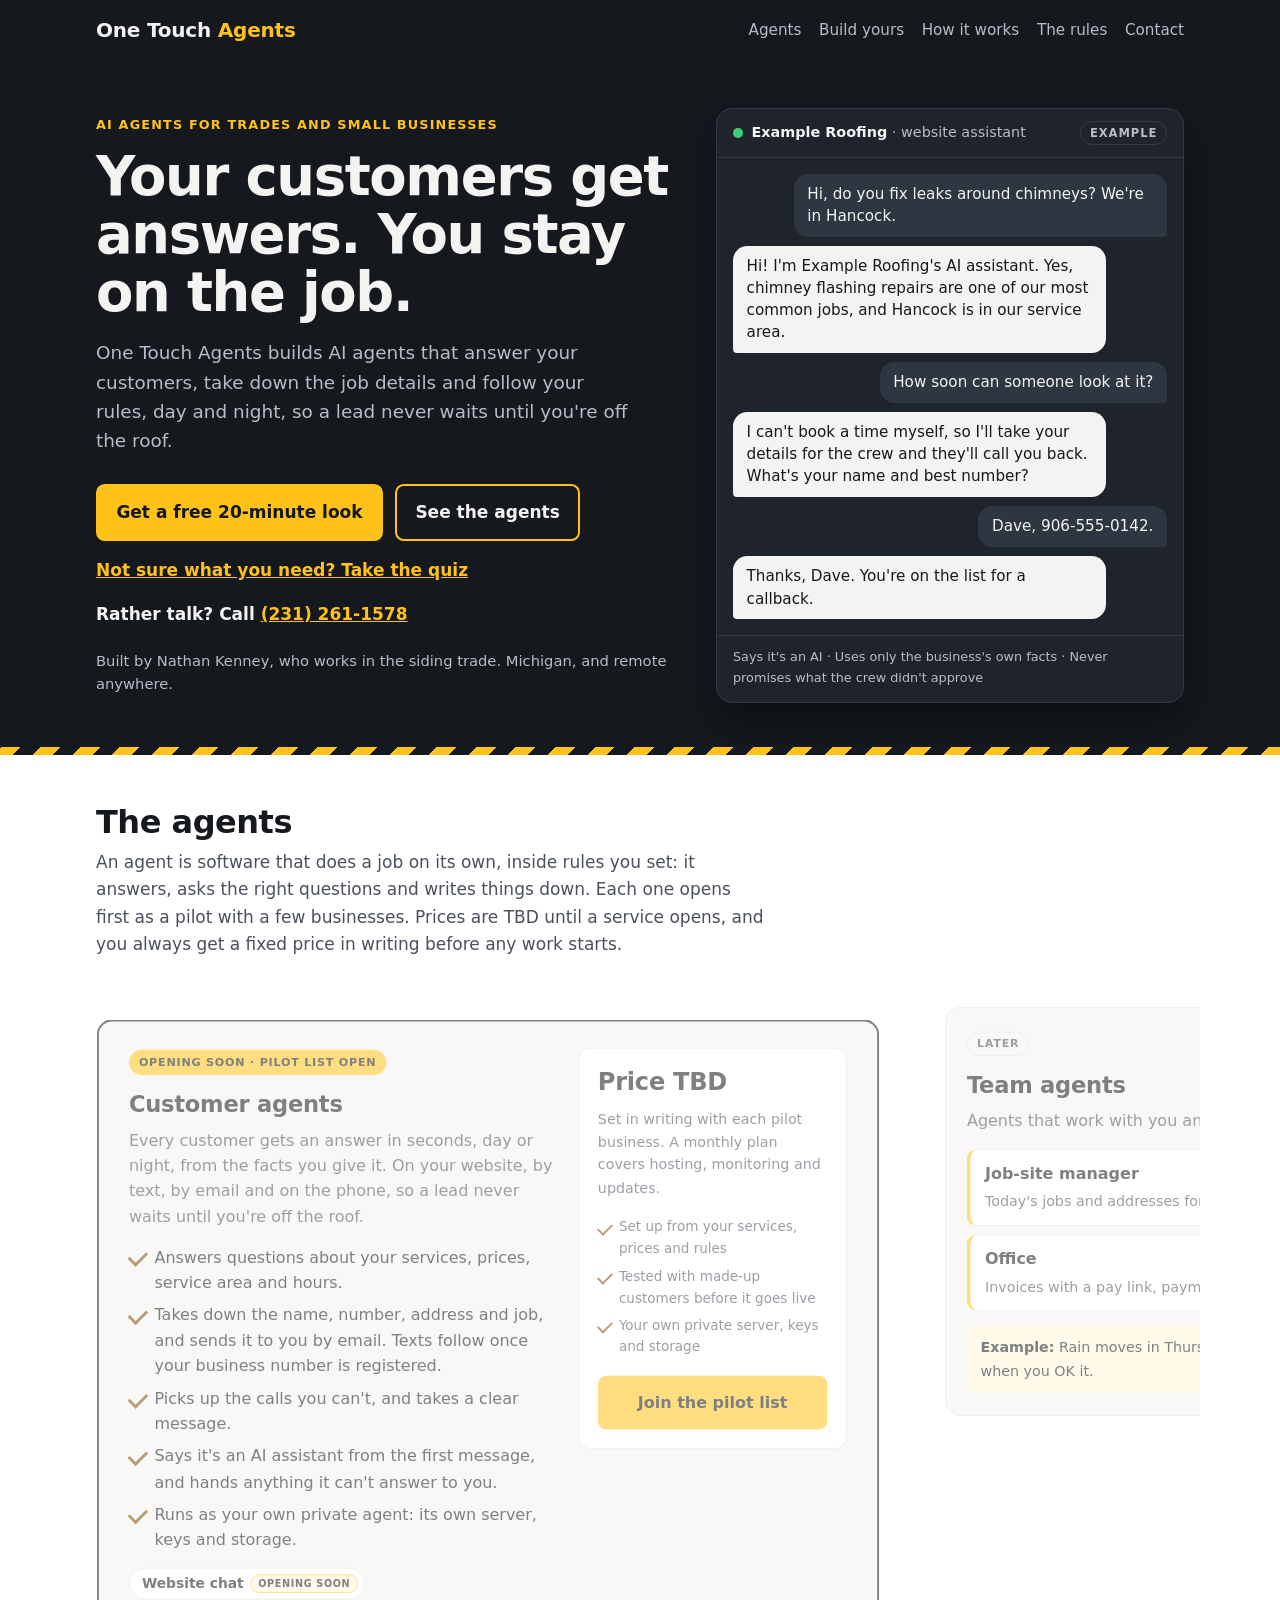
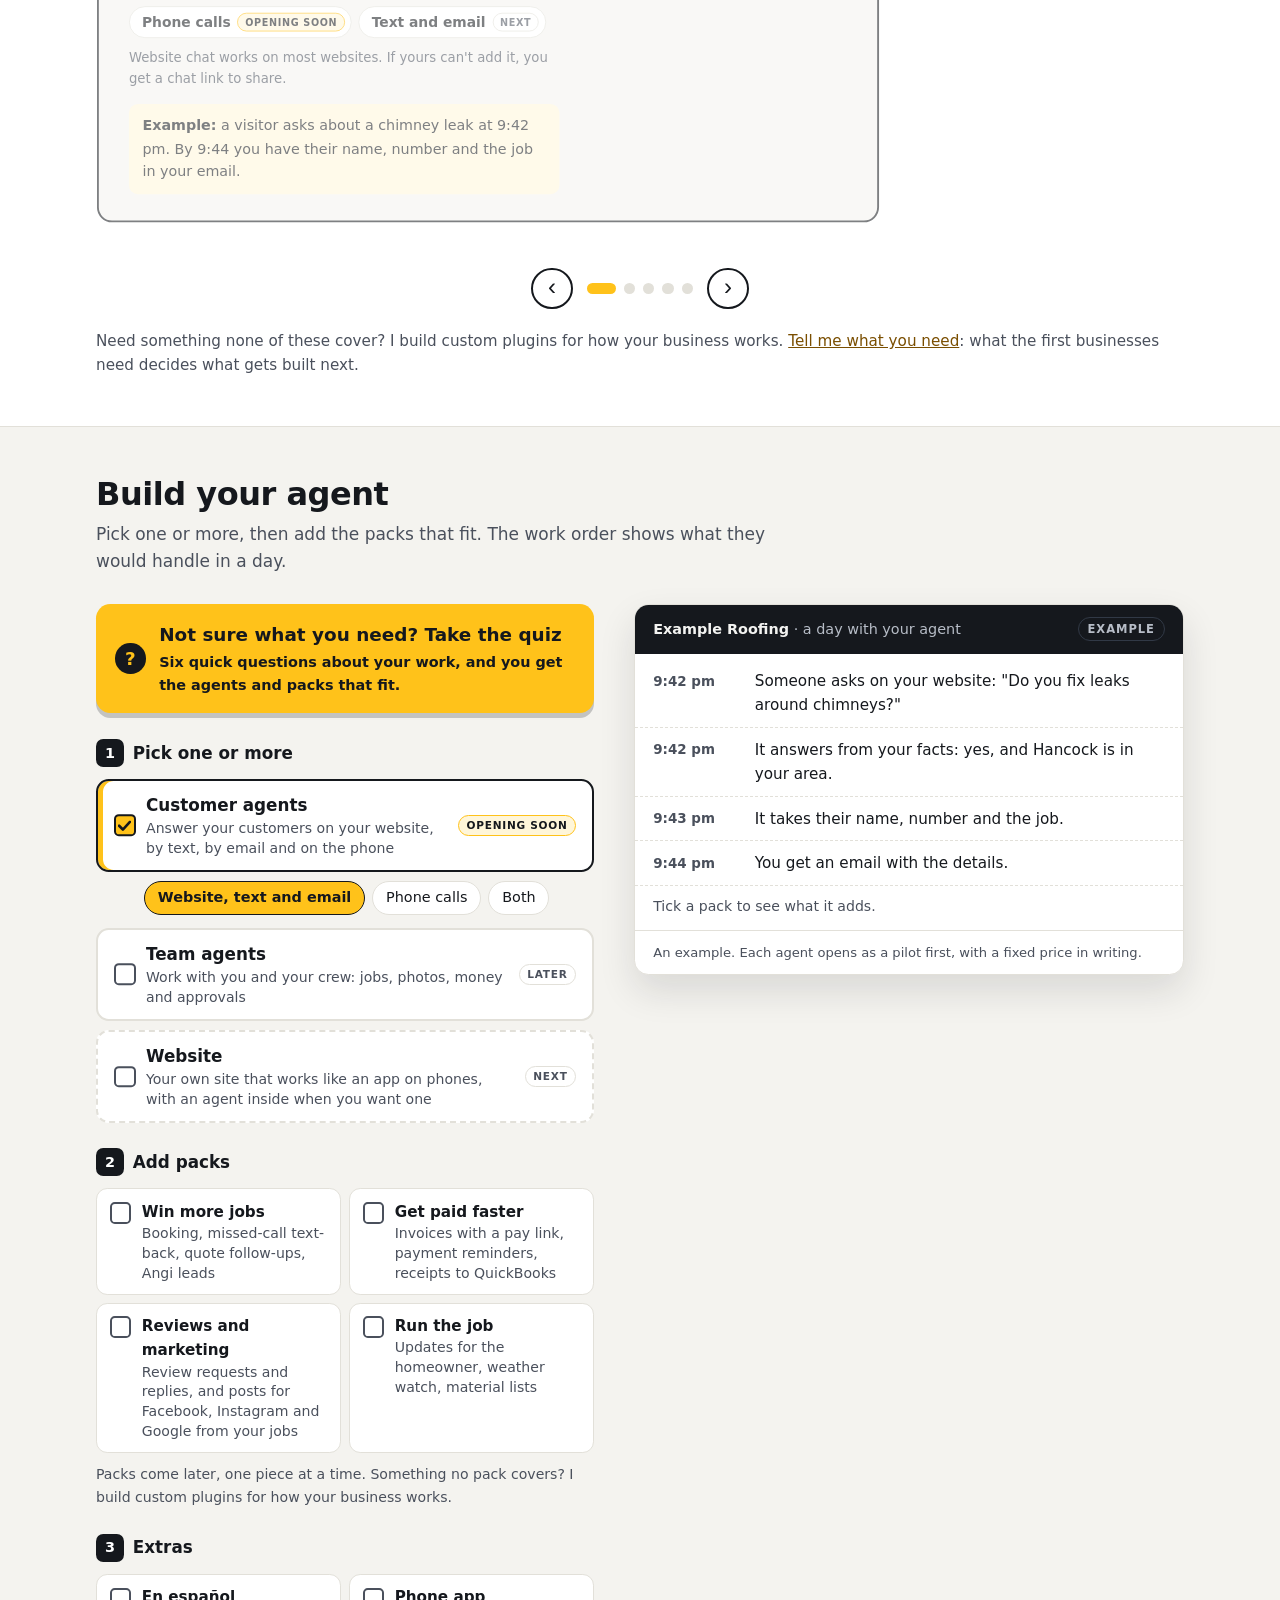
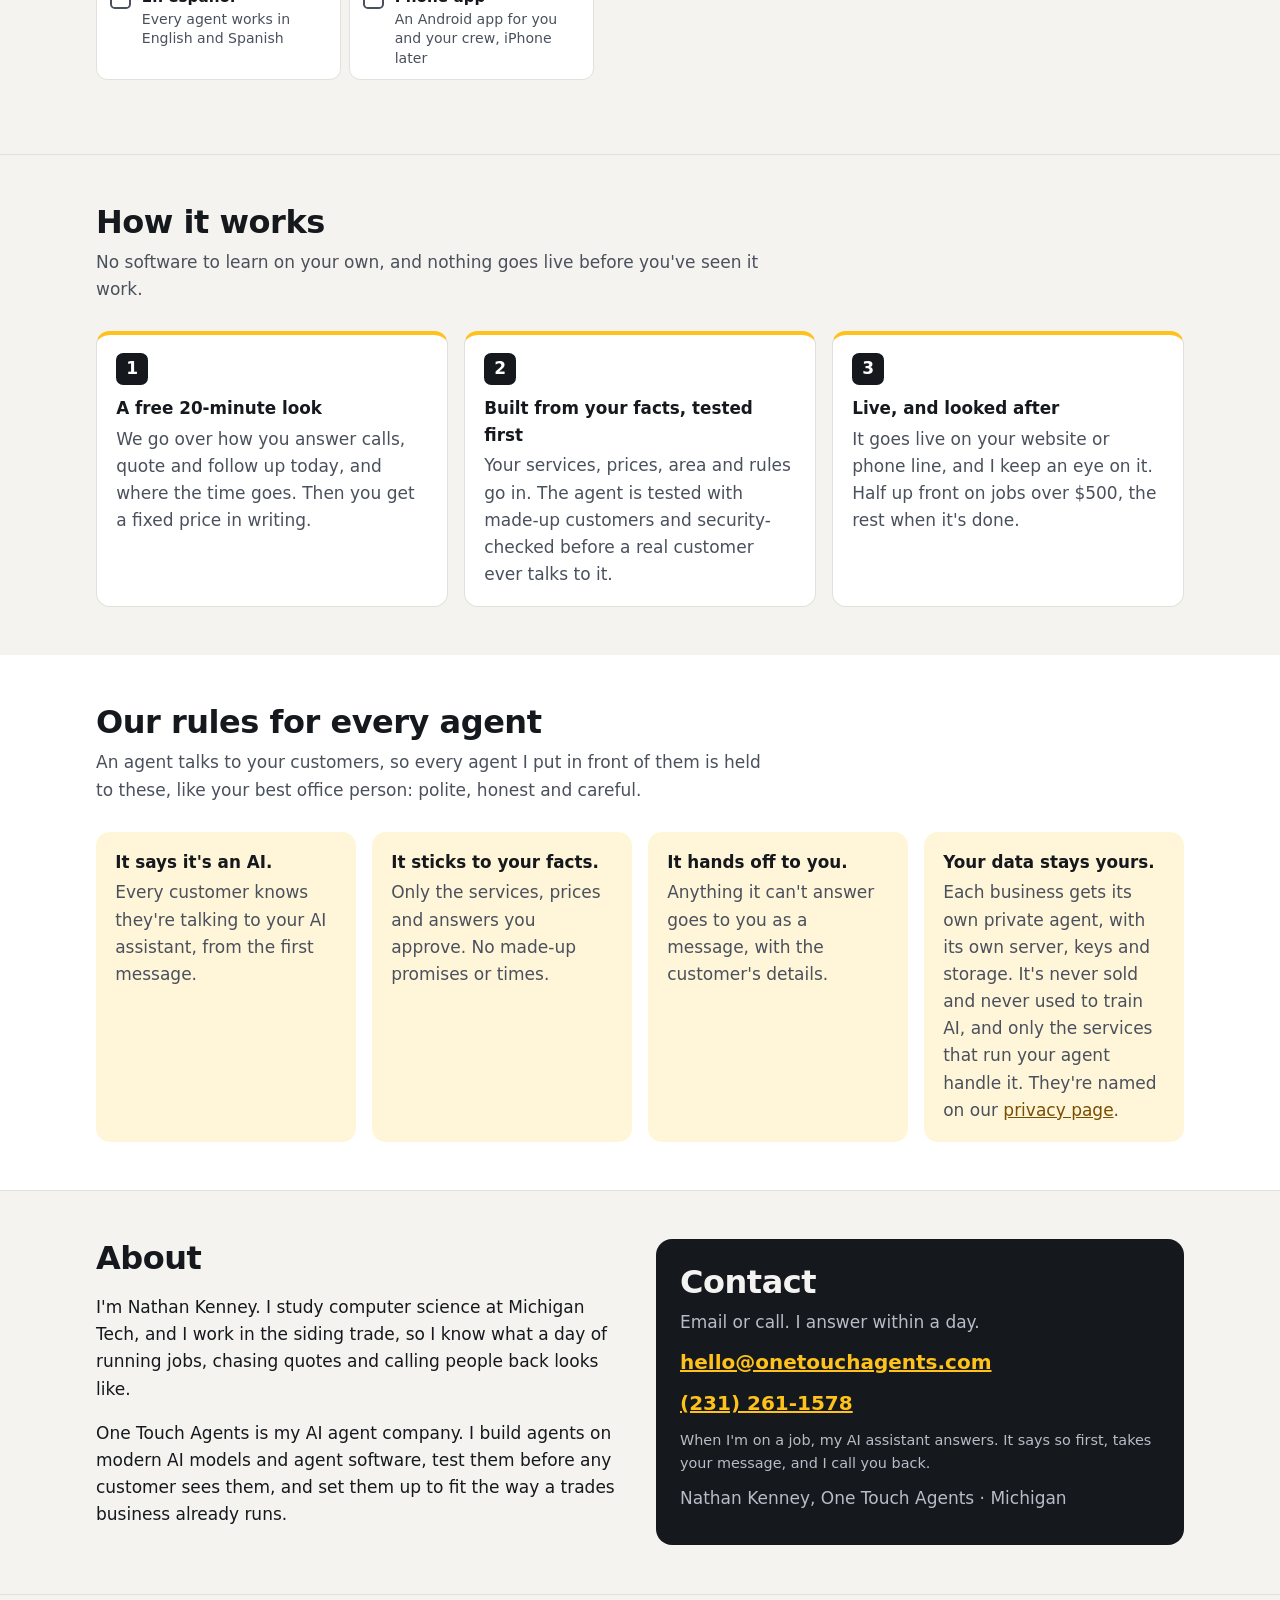
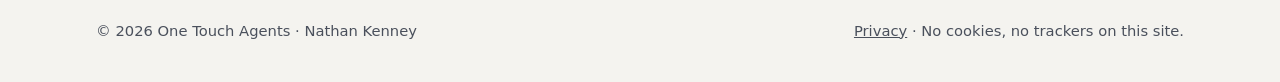
==== commit da3a4b10: "Site draft: the builder takes more than one type (Nathan 11-04: "What if a client wants more than 1 " ====
--- a/index.html
+++ b/index.html
@@ -176,15 +176,15 @@
   <section class="builder" id="build">
     <div class="wrap">
       <h2>Build your agent</h2>
-      <p class="sub">Pick what you need, then add the packs that fit. The work order shows what it would handle in a day.</p>
+      <p class="sub">Pick one or more, then add the packs that fit. The work order shows what they would handle in a day.</p>
       <div class="bld">
         <div class="bld-controls">
           <button type="button" class="quiz-big" popovertarget="quiz"><span class="qmark" aria-hidden="true">?</span><span>Not sure what you need? Take the quiz<small>Six quick questions about your work, and you get the agents and packs that fit.</small></span></button>
           <fieldset>
-            <legend><span class="step">1</span> Pick a type</legend>
+            <legend><span class="step">1</span> Pick one or more</legend>
             <div class="opts">
               <div class="type">
-                <label class="opt"><input type="radio" name="type" id="t-cust" checked><span class="tx"><b>Customer agents</b><span>Answer your customers on your website, by text, by email and on the phone</span></span><small class="open">Opening soon</small></label>
+                <label class="opt"><input type="checkbox" class="ty" id="t-cust" checked><span class="tx"><b>Customer agents</b><span>Answer your customers on your website, by text, by email and on the phone</span></span><small class="open">Opening soon</small></label>
                 <div class="subs">
                   <label class="sub-opt"><input type="radio" name="cust" id="c-desk" checked>Website, text and email</label>
                   <label class="sub-opt"><input type="radio" name="cust" id="c-phone">Phone calls</label>
@@ -192,7 +192,7 @@
                 </div>
               </div>
               <div class="type">
-                <label class="opt"><input type="radio" name="type" id="t-team"><span class="tx"><b>Team agents</b><span>Work with you and your crew: jobs, photos, money and approvals</span></span><small>Later</small></label>
+                <label class="opt"><input type="checkbox" class="ty" id="t-team"><span class="tx"><b>Team agents</b><span>Work with you and your crew: jobs, photos, money and approvals</span></span><small>Later</small></label>
                 <div class="subs">
                   <label class="sub-opt"><input type="radio" name="team" id="m-site" checked>Jobs and crew</label>
                   <label class="sub-opt"><input type="radio" name="team" id="m-office">Money and approvals, for you only</label>
@@ -200,7 +200,7 @@
                 </div>
               </div>
               <div class="type">
-                <label class="opt opt-web"><input type="radio" name="type" id="t-web"><span class="tx"><b>Website</b><span>Your own site that works like an app on phones, with an agent inside when you want one</span></span><small>Next</small></label>
+                <label class="opt opt-web"><input type="checkbox" class="ty" id="t-web"><span class="tx"><b>Website</b><span>Your own site that works like an app on phones, with an agent inside when you want one</span></span><small>Next</small></label>
               </div>
             </div>
           </fieldset>
@@ -285,6 +285,7 @@
             <li class="x x-run na"><time>Note</time><span>The job-site manager's daily update lands in your brief.<em>Run the job</em></span></li>
           </ol>
           <ol class="t t-web">
+            <li class="sh">Website</li>
             <li><time>7:20 pm</time><span>A homeowner finds you on Google and opens your site on their phone. It's fast and works like an app.</span></li>
             <li><time>7:20 pm</time><span>They see your services, your area and photos of recent jobs.</span></li>
             <li class="x x-es"><time>7:20 pm</time><span>Every page has a Spanish version.<em>Español</em></span></li>
@@ -297,6 +298,7 @@
             <li class="x x-paid na"><time>Note</time><span>Invoices and payments are in the Office.<em>Get paid faster</em></span></li>
             <li class="x x-run na"><time>Note</time><span>Running the job is the job-site manager's work.<em>Run the job</em></span></li>
           </ol>
+          <p class="pick">Pick one or more to see the day.</p>
           <p class="hint">Tick a pack to see what it adds.</p>
           <p class="ticket-foot">An example. Each agent opens as a pilot first, with a fixed price in writing.</p>
         </figure>
--- a/site.css
+++ b/site.css
@@ -230,6 +230,11 @@
   color: var(--ink-2); border: 1px solid var(--line); border-radius: 999px; padding: 0.05rem 0.45rem; }
 .opt small.open { border-color: var(--hivis); background: var(--tint); color: var(--ink); }
 .opt-web { border-style: dashed; }
+/* the types are checkboxes: pick one or more */
+.type .opt::before { border-radius: 0.3rem; }
+.type .opt:has(input:checked)::before { box-shadow: none; background: var(--hivis) no-repeat center / 0.8rem
+  url("data:image/svg+xml,%3Csvg xmlns='http://www.w3.org/2000/svg' viewBox='0 0 12 10'%3E%3Cpath d='M1 5l3.5 3.5L11 1.5' fill='none' stroke='%2315181d' stroke-width='2.4' stroke-linecap='round' stroke-linejoin='round'/%3E%3C/svg%3E"); }
+.pick { display: none; margin: 0; padding: 0.8rem 1.15rem; color: var(--ink-2); font-size: 0.9rem; }
 .fs-note { margin: 0.65rem 0 0; color: var(--ink-2); font-size: 0.88rem; }
 .opt:has(input:checked) { border-color: var(--ink); border-style: solid; box-shadow: inset 5px 0 0 var(--hivis); }
 .opt:has(input:checked)::before { border-color: var(--ink); background: var(--hivis); box-shadow: inset 0 0 0 3px var(--surface); }
@@ -295,17 +300,25 @@
 .t li.x { display: none; }
 @supports selector(:has(*)) {
   .t-desk, .type .subs { display: none; }
-  .type:has([name="type"]:checked) .subs { display: flex; }
+  .type:has(.ty:checked) .subs { display: flex; }
   .bld:has(#t-cust:checked):has(#c-desk:checked, #c-both:checked) .t-desk,
   .bld:has(#t-cust:checked):has(#c-phone:checked, #c-both:checked) .t-phone,
   .bld:has(#t-team:checked):has(#m-site:checked, #m-both:checked) .t-site,
   .bld:has(#t-team:checked):has(#m-office:checked, #m-both:checked) .t-office,
   .bld:has(#t-web:checked) .t-web { display: block; }
   .bld:has(#t-cust:checked):has(#c-both:checked) .sh, .bld:has(#t-team:checked):has(#m-both:checked) .sh { display: grid; }
+  /* more than one type: each day gets its header, and a note that points at another picked agent goes */
+  .bld:has(#t-cust:checked):has(#t-team:checked) .sh, .bld:has(#t-cust:checked):has(#t-web:checked) .sh,
+  .bld:has(#t-team:checked):has(#t-web:checked) .sh { display: grid; }
+  .bld:has(#t-team:checked):has(#m-office:checked, #m-both:checked) :is(.t-desk, .t-phone, .t-web) .x-paid.na,
+  .bld:has(#t-team:checked):has(#m-site:checked, #m-both:checked) :is(.t-desk, .t-phone, .t-web) .x-run.na,
+  .bld:has(#t-team:checked):has(#m-office:checked, #m-both:checked) .t-web .x-rep.na,
+  .bld:has(#t-cust:checked) .t-web .x-rep.na, .bld:has(#t-cust:checked) .t-site .x-win.na { display: none; }
   .bld:has(#a-win:checked) .x-win, .bld:has(#a-paid:checked) .x-paid, .bld:has(#a-rep:checked) .x-rep,
   .bld:has(#a-run:checked) .x-run, .bld:has(#a-es:checked) .x-es, .bld:has(#a-app:checked) .x-app {
     display: grid; animation: line-in 0.25s ease-out; }
   .bld:has(.togs input:checked) .hint { display: none; }
+  .bld:not(:has(.ty:checked)) .pick { display: block; }
 }
 @keyframes line-in { from { opacity: 0; transform: translateY(-4px); } }
 @media (prefers-reduced-motion: reduce) { .t li { animation: none !important; } }
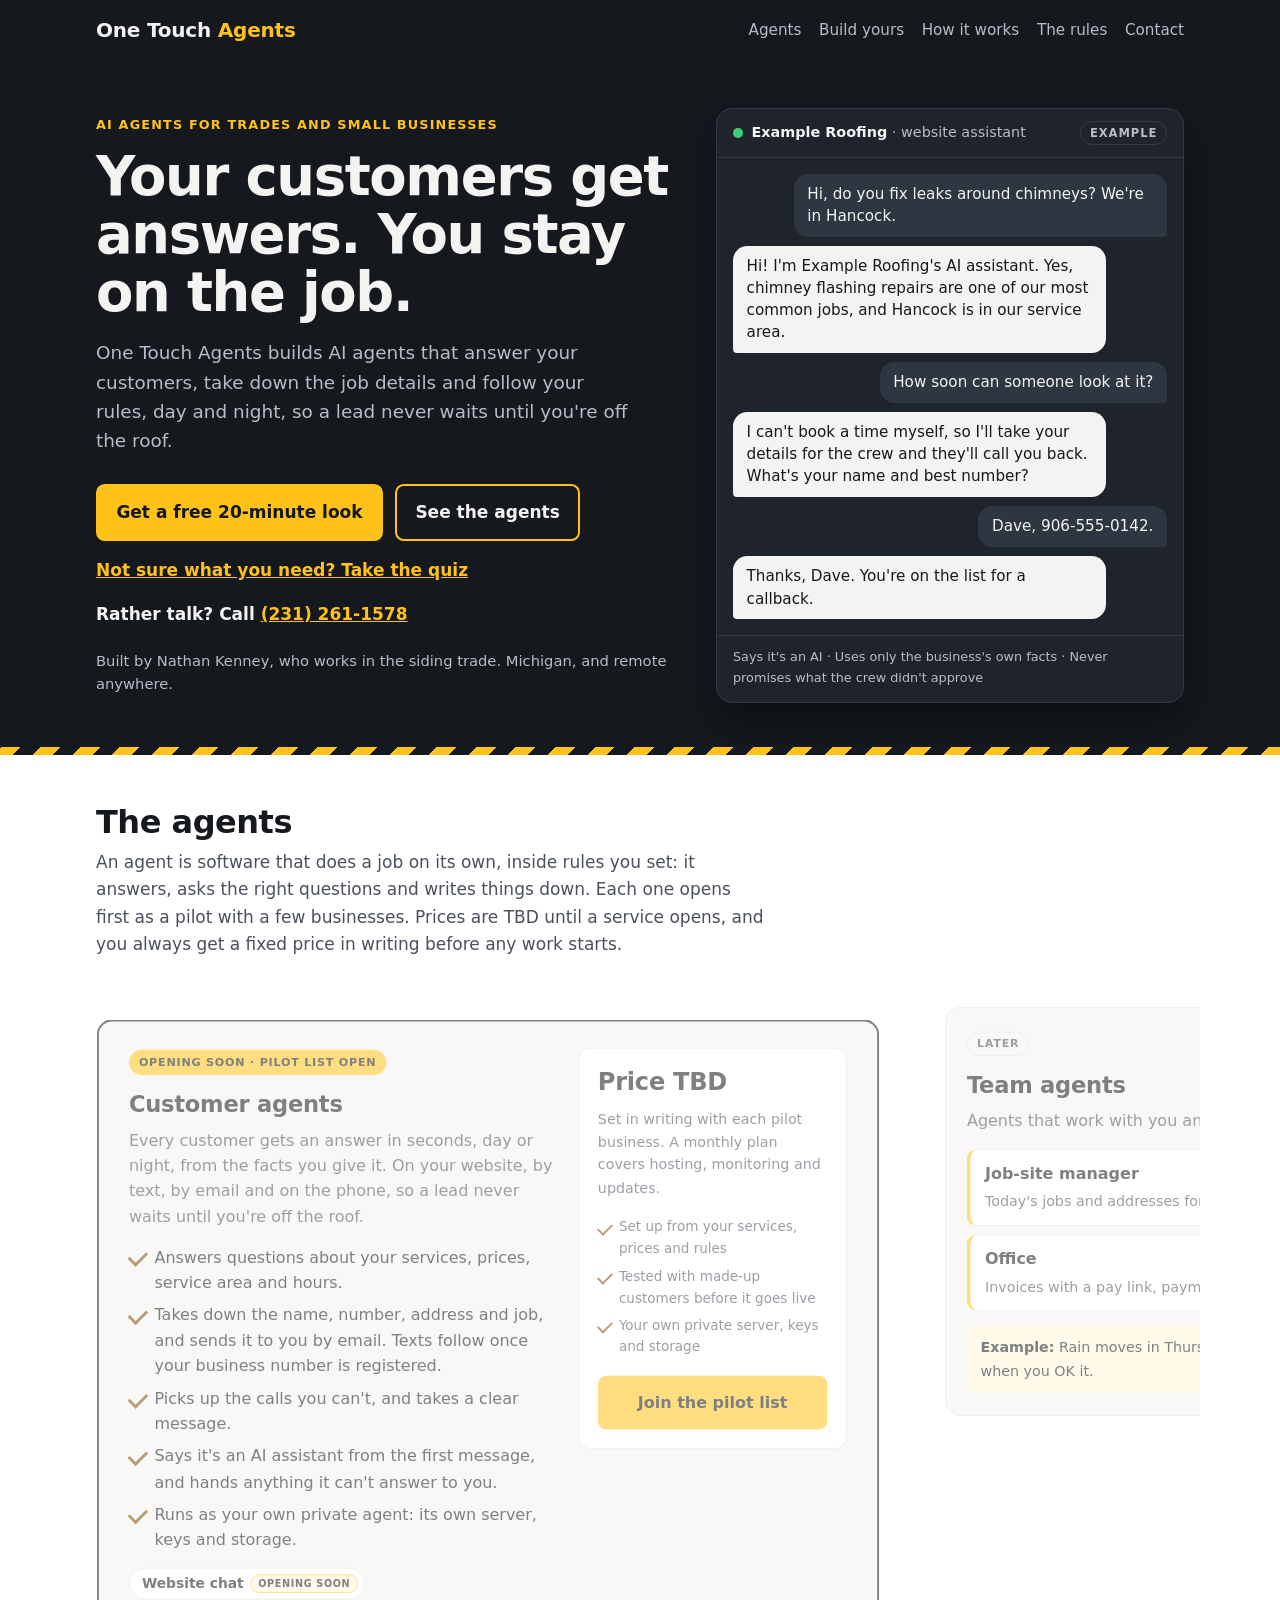
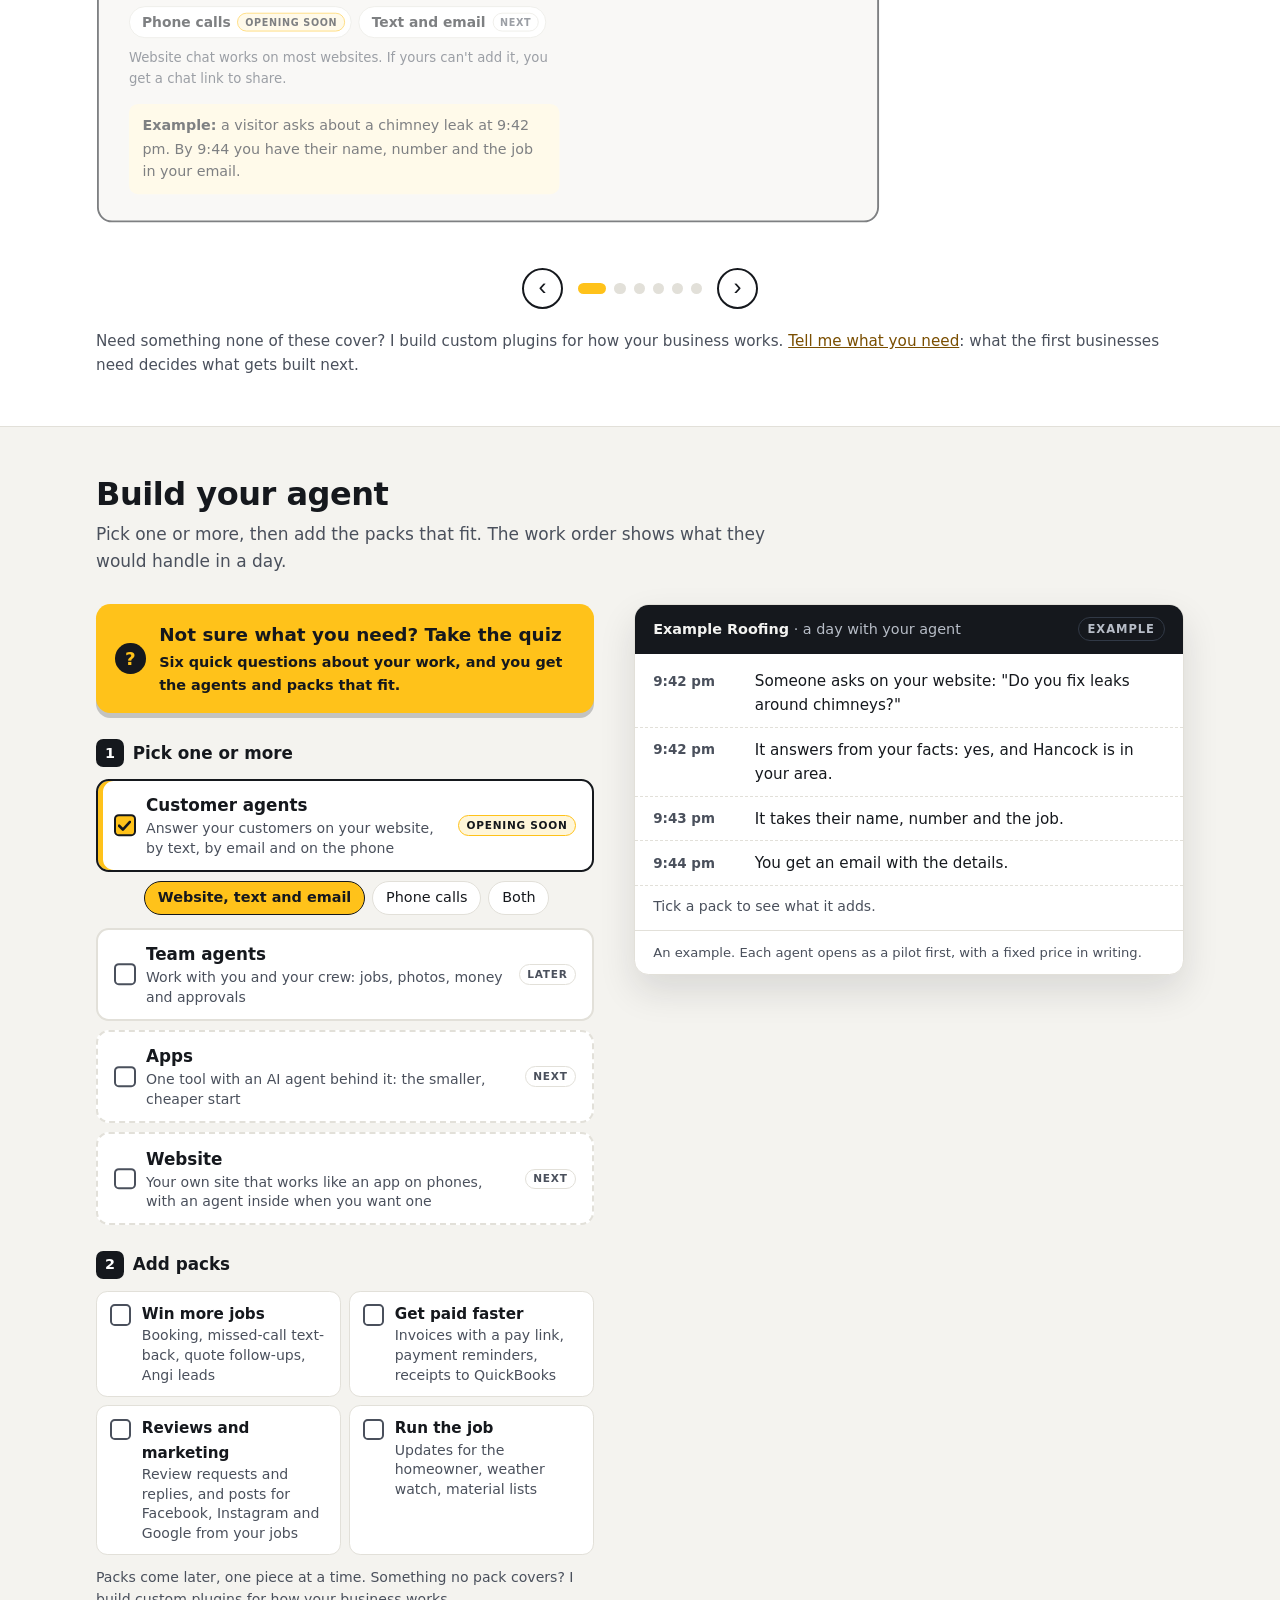
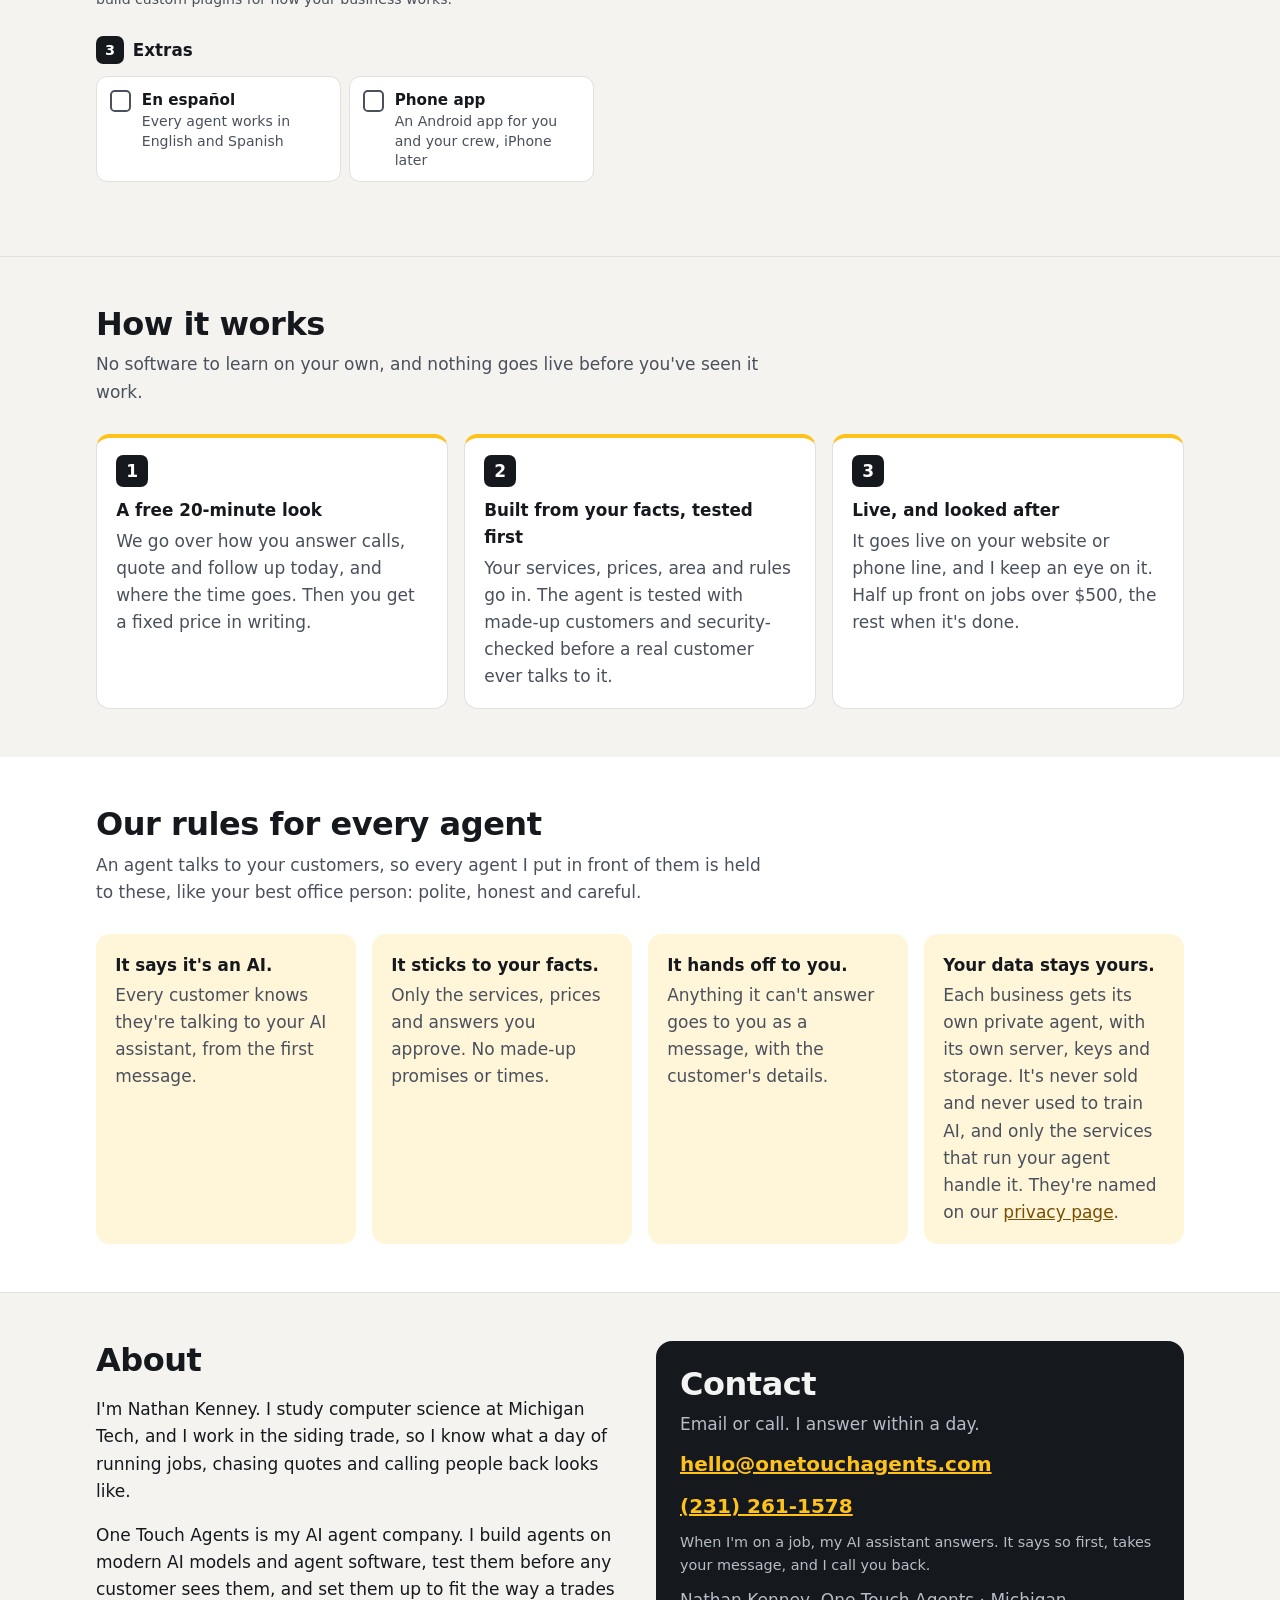
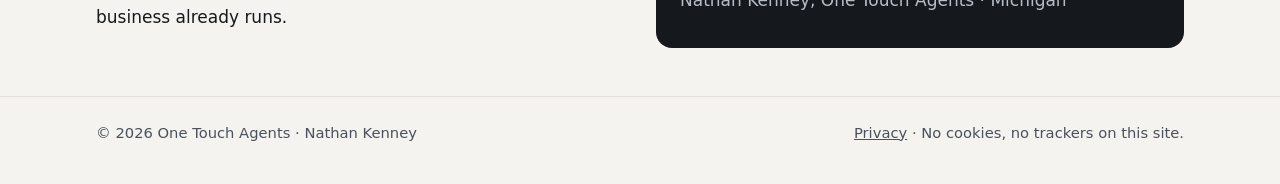
==== commit 3c2ede61: "Site draft: Apps back as their own type (Nathan 11-04: standalone apps are an agent type), slide 3 o" ====
--- a/index.html
+++ b/index.html
@@ -69,7 +69,7 @@
 
       <div class="carousel" role="region" aria-roledescription="carousel" aria-label="Kinds of agents">
         <div class="slides" tabindex="0">
-          <article class="slide main" role="group" aria-roledescription="slide" aria-label="1 of 5: Customer agents">
+          <article class="slide main" role="group" aria-roledescription="slide" aria-label="1 of 6: Customer agents">
             <div class="slide-body">
               <span class="badge ready">Opening soon · pilot list open</span>
               <h3>Customer agents</h3>
@@ -101,7 +101,7 @@
             </div>
           </article>
 
-          <article class="slide" role="group" aria-roledescription="slide" aria-label="2 of 5: Team agents">
+          <article class="slide" role="group" aria-roledescription="slide" aria-label="2 of 6: Team agents">
             <div class="slide-body">
               <span class="badge">Later</span>
               <h3>Team agents</h3>
@@ -114,7 +114,21 @@
             </div>
           </article>
 
-          <article class="slide" role="group" aria-roledescription="slide" aria-label="3 of 5: Websites and phone apps">
+          <article class="slide" role="group" aria-roledescription="slide" aria-label="3 of 6: Apps">
+            <div class="slide-body">
+              <span class="badge">Next</span>
+              <h3>Apps</h3>
+              <p class="slide-lead">One page or form with an AI agent doing the work behind it: the smaller, cheaper start.</p>
+              <ul class="items">
+                <li><b>Quote builder</b><span>Customers enter their job, and you get a draft estimate to OK.</span></li>
+                <li><b>Intake form</b><span>Every request comes in with the details and photos you need.</span></li>
+                <li><b>Job-photo report</b><span>Your crew's photos become a tidy before-and-after report for the homeowner.</span></li>
+              </ul>
+              <p class="slide-eg"><b>Example:</b> A homeowner enters their roof job at 7:20 pm. You OK the draft estimate at 7:30, and it goes out by email.</p>
+            </div>
+          </article>
+
+          <article class="slide" role="group" aria-roledescription="slide" aria-label="4 of 6: Websites and phone apps">
             <div class="slide-body">
               <span class="badge">Next</span>
               <h3>Websites and phone apps</h3>
@@ -122,13 +136,12 @@
               <ul class="items">
                 <li><b>Website</b><span>A fast site that shows your work and sends you the job details instead of a voicemail. On a phone it works like an app.</span></li>
                 <li><b>Phone app</b><span>An Android app for you and your crew: today's jobs, a camera button and your approvals. iPhone later.</span></li>
-                <li><b>Tools inside <small>Later</small></b><span>A quote builder that drafts estimates for you to OK, and job-photo reports for the homeowner.</span></li>
               </ul>
               <p class="slide-eg"><b>Example:</b> A homeowner opens your site on their phone at 7:20 pm and taps "Get a quote". The job details are in your email before they put the phone down.</p>
             </div>
           </article>
 
-          <article class="slide" role="group" aria-roledescription="slide" aria-label="4 of 5: Packs">
+          <article class="slide" role="group" aria-roledescription="slide" aria-label="5 of 6: Packs">
             <div class="slide-body">
               <span class="badge">Add-ons</span>
               <h3>Packs</h3>
@@ -144,7 +157,7 @@
             </div>
           </article>
 
-          <article class="slide" role="group" aria-roledescription="slide" aria-label="5 of 5: Connections">
+          <article class="slide" role="group" aria-roledescription="slide" aria-label="6 of 6: Connections">
             <div class="slide-body">
               <span class="badge">Later</span>
               <h3>Connections</h3>
@@ -162,6 +175,7 @@
           <div class="dots">
             <button type="button" aria-label="Customer agents" aria-current="true"></button>
             <button type="button" aria-label="Team agents"></button>
+            <button type="button" aria-label="Apps"></button>
             <button type="button" aria-label="Websites and phone apps"></button>
             <button type="button" aria-label="Packs"></button>
             <button type="button" aria-label="Connections"></button>
@@ -200,6 +214,14 @@
                 </div>
               </div>
               <div class="type">
+                <label class="opt opt-app"><input type="checkbox" class="ty" id="t-app"><span class="tx"><b>Apps</b><span>One tool with an AI agent behind it: the smaller, cheaper start</span></span><small>Next</small></label>
+                <div class="subs">
+                  <label class="sub-opt"><input type="radio" name="apps" id="p-quote" checked>Quote builder</label>
+                  <label class="sub-opt"><input type="radio" name="apps" id="p-intake">Intake form</label>
+                  <label class="sub-opt"><input type="radio" name="apps" id="p-photo">Job-photo report</label>
+                </div>
+              </div>
+              <div class="type">
                 <label class="opt opt-web"><input type="checkbox" class="ty" id="t-web"><span class="tx"><b>Website</b><span>Your own site that works like an app on phones, with an agent inside when you want one</span></span><small>Next</small></label>
               </div>
             </div>
@@ -283,6 +305,45 @@
             <li class="x x-paid"><time>4:40 pm</time><span>Dave paid by card. The invoice is marked paid.<em>Get paid faster</em></span></li>
             <li class="x x-es"><time>Any time</time><span>Talk to it in English or Spanish.<em>Español</em></span></li>
             <li class="x x-run na"><time>Note</time><span>The job-site manager's daily update lands in your brief.<em>Run the job</em></span></li>
+          </ol>
+          <ol class="t t-quote">
+            <li class="sh">Quote builder</li>
+            <li><time>7:20 pm</time><span>A homeowner opens your quote page and enters the job: a roof replacement, its measurements and a few photos.</span></li>
+            <li class="x x-es"><time>7:20 pm</time><span>The page works in Spanish too.<em>Español</em></span></li>
+            <li><time>7:22 pm</time><span>It drafts an estimate from your price list. It never guesses sizes from the photos.</span></li>
+            <li><time>7:30 pm</time><span>You get the draft to check. You change one line and OK it.</span></li>
+            <li class="x x-app"><time>7:30 pm</time><span>You OK it from the phone app in one tap.<em>Phone app</em></span></li>
+            <li><time>7:31 pm</time><span>The homeowner gets your estimate by email.</span></li>
+            <li class="x x-win"><time>3 days later</time><span>No answer yet. It sends a friendly check-in.<em>Win more jobs</em></span></li>
+            <li class="x x-paid"><time>5 days later</time><span>They accept. A deposit pay link goes out with your OK.<em>Get paid faster</em></span></li>
+            <li class="x x-rep na"><time>Note</time><span>Reviews and posts come with a customer agent or the Office.<em>Reviews</em></span></li>
+            <li class="x x-run na"><time>Note</time><span>Running the job is the job-site manager's work.<em>Run the job</em></span></li>
+          </ol>
+          <ol class="t t-intake">
+            <li class="sh">Intake form</li>
+            <li><time>8:05 pm</time><span>A homeowner fills in your job form: what they need, the address and photos of the damage.</span></li>
+            <li class="x x-es"><time>8:05 pm</time><span>The form works in Spanish too.<em>Español</em></span></li>
+            <li><time>8:05 pm</time><span>It asks the follow-up questions you would: how old is the roof, any leaks inside?</span></li>
+            <li><time>8:06 pm</time><span>You get one clean summary by email, ready for a callback.</span></li>
+            <li class="x x-app"><time>8:06 pm</time><span>It shows up in your phone app, photos and all.<em>Phone app</em></span></li>
+            <li class="x x-win"><time>8:06 pm</time><span>It offers a time for you to come look, for you to confirm.<em>Win more jobs</em></span></li>
+            <li class="x x-paid na"><time>Note</time><span>Invoices and payments are in the Office.<em>Get paid faster</em></span></li>
+            <li class="x x-rep na"><time>Note</time><span>Reviews and posts come with a customer agent or the Office.<em>Reviews</em></span></li>
+            <li class="x x-run na"><time>Note</time><span>Running the job is the job-site manager's work.<em>Run the job</em></span></li>
+          </ol>
+          <ol class="t t-photo">
+            <li class="sh">Job-photo report</li>
+            <li><time>12:30 pm</time><span>Your crew snaps photos of the tear-off and the new decking.</span></li>
+            <li class="x x-app"><time>12:30 pm</time><span>They take them in the phone app, filed on the job.<em>Phone app</em></span></li>
+            <li><time>4:00 pm</time><span>They tap done. It puts the photos in order with short notes.</span></li>
+            <li class="x x-es"><time>4:00 pm</time><span>Notes the crew writes in Spanish come out in English in the report.<em>Español</em></span></li>
+            <li><time>4:10 pm</time><span>You check the report and OK it.</span></li>
+            <li><time>4:15 pm</time><span>The homeowner gets a tidy before-and-after report.</span></li>
+            <li class="x x-rep"><time>4:15 pm</time><span>The report ends with a link to leave you a review.<em>Reviews</em></span></li>
+            <li class="x x-rep"><time>4:15 pm</time><span>The best before-and-after photos become a post for you to OK.<em>Marketing</em></span></li>
+            <li class="x x-win na"><time>Note</time><span>Winning new jobs is the customer agents' work.<em>Win more jobs</em></span></li>
+            <li class="x x-paid na"><time>Note</time><span>Invoices and payments are in the Office.<em>Get paid faster</em></span></li>
+            <li class="x x-run na"><time>Note</time><span>Updates during the job come with the job-site manager.<em>Run the job</em></span></li>
           </ol>
           <ol class="t t-web">
             <li class="sh">Website</li>
@@ -416,7 +477,7 @@
       <fieldset class="qs qs6">
         <legend><span class="step">6</span><span class="qtext">How would you like to start?</span> <small>6 of 6</small></legend>
         <div class="opts">
-          <label class="opt"><input type="radio" name="q6" id="z-web"><span class="tx"><b>A website or phone app first</b><span>Your own site that works like an app on phones, or an app for your crew</span></span></label>
+          <label class="opt"><input type="radio" name="q6" id="z-small"><span class="tx"><b>Try one small tool first</b><span>One app on a smaller monthly plan</span></span></label>
           <label class="opt"><input type="radio" name="q6" id="z-one"><span class="tx"><b>One agent that takes a job off my plate</b><span>Add more once it's working</span></span></label>
           <label class="opt"><input type="radio" name="q6" id="z-full"><span class="tx"><b>Hand off most of the calls, office work and follow-ups</b><span>Agents and packs together</span></span></label>
         </div>
@@ -424,20 +485,21 @@
 
       <div class="qres" aria-live="polite">
         <p class="eyebrow">Your start</p>
-        <h2 class="r r-web">Start with your website or app</h2>
+        <h2 class="r r-small">Start small with one app</h2>
         <h2 class="r r-one">Start with one agent</h2>
         <h2 class="r r-full">Your setup</h2>
-        <p class="r r-web">Your own site or app first. Add an agent when you're ready.</p>
+        <p class="r r-small">One tool, a smaller monthly plan. Add an agent when you're ready.</p>
         <p class="r r-one">Start with the first one below, and add the rest once it's working.</p>
         <p class="r r-full">Agents and packs that fit how you work. It goes live one piece at a time.</p>
         <p class="r r-fallback">Email your answers and I'll suggest the right start.</p>
 
-        <div class="grp g-web">
-          <h3>Websites and apps that fit</h3>
+        <div class="grp g-apps">
+          <h3>Apps that fit</h3>
           <ul class="recs">
-            <li class="rec k-web"><b>Website</b>: a fast site that shows your work and sends you the job details. On a phone it works like an app.</li>
-            <li class="rec k-mobile"><b>Phone app</b>: an Android app for you and your crew, with today's jobs, photos and your approvals. iPhone later.</li>
-            <li class="rec k-tools"><b>Coming later inside your site or app</b>: a quote builder that drafts estimates for you to OK, and job-photo reports for the homeowner.</li>
+            <li class="rec k-quote"><b>Quote builder</b>: customers enter their job, and you get a draft estimate to OK.</li>
+            <li class="rec k-intake"><b>Intake form</b>: every request comes in with the details and photos you need.</li>
+            <li class="rec k-photo"><b>Job-photo report</b>: your crew's photos become a tidy report for the homeowner.</li>
+            <li class="rec k-textback"><b>Missed-call text-back on its own</b>: the smallest start. Every caller you miss gets a text right away, and you get their number.</li>
           </ul>
         </div>
         <div class="grp g-agents">
--- a/site.css
+++ b/site.css
@@ -229,7 +229,7 @@
 .opt small, .tog small { margin-left: auto; flex: none; font-size: 0.66rem; font-weight: 750; text-transform: uppercase; letter-spacing: 0.07em;
   color: var(--ink-2); border: 1px solid var(--line); border-radius: 999px; padding: 0.05rem 0.45rem; }
 .opt small.open { border-color: var(--hivis); background: var(--tint); color: var(--ink); }
-.opt-web { border-style: dashed; }
+.opt-app, .opt-web { border-style: dashed; }
 /* the types are checkboxes: pick one or more */
 .type .opt::before { border-radius: 0.3rem; }
 .type .opt:has(input:checked)::before { box-shadow: none; background: var(--hivis) no-repeat center / 0.8rem
@@ -305,15 +305,19 @@
   .bld:has(#t-cust:checked):has(#c-phone:checked, #c-both:checked) .t-phone,
   .bld:has(#t-team:checked):has(#m-site:checked, #m-both:checked) .t-site,
   .bld:has(#t-team:checked):has(#m-office:checked, #m-both:checked) .t-office,
+  .bld:has(#t-app:checked):has(#p-quote:checked) .t-quote,
+  .bld:has(#t-app:checked):has(#p-intake:checked) .t-intake,
+  .bld:has(#t-app:checked):has(#p-photo:checked) .t-photo,
   .bld:has(#t-web:checked) .t-web { display: block; }
   .bld:has(#t-cust:checked):has(#c-both:checked) .sh, .bld:has(#t-team:checked):has(#m-both:checked) .sh { display: grid; }
   /* more than one type: each day gets its header, and a note that points at another picked agent goes */
-  .bld:has(#t-cust:checked):has(#t-team:checked) .sh, .bld:has(#t-cust:checked):has(#t-web:checked) .sh,
-  .bld:has(#t-team:checked):has(#t-web:checked) .sh { display: grid; }
-  .bld:has(#t-team:checked):has(#m-office:checked, #m-both:checked) :is(.t-desk, .t-phone, .t-web) .x-paid.na,
-  .bld:has(#t-team:checked):has(#m-site:checked, #m-both:checked) :is(.t-desk, .t-phone, .t-web) .x-run.na,
-  .bld:has(#t-team:checked):has(#m-office:checked, #m-both:checked) .t-web .x-rep.na,
-  .bld:has(#t-cust:checked) .t-web .x-rep.na, .bld:has(#t-cust:checked) .t-site .x-win.na { display: none; }
+  .bld:has(#t-cust:checked):has(#t-team:checked) .sh, .bld:has(#t-cust:checked):has(#t-app:checked) .sh,
+  .bld:has(#t-cust:checked):has(#t-web:checked) .sh, .bld:has(#t-team:checked):has(#t-app:checked) .sh,
+  .bld:has(#t-team:checked):has(#t-web:checked) .sh, .bld:has(#t-app:checked):has(#t-web:checked) .sh { display: grid; }
+  .bld:has(#t-team:checked):has(#m-office:checked, #m-both:checked) :is(.t-desk, .t-phone, .t-web, .t-quote, .t-intake, .t-photo) .x-paid.na,
+  .bld:has(#t-team:checked):has(#m-site:checked, #m-both:checked) :is(.t-desk, .t-phone, .t-web, .t-quote, .t-intake, .t-photo) .x-run.na,
+  .bld:has(#t-team:checked):has(#m-office:checked, #m-both:checked) :is(.t-web, .t-quote, .t-intake) .x-rep.na,
+  .bld:has(#t-cust:checked) :is(.t-web, .t-quote, .t-intake) .x-rep.na, .bld:has(#t-cust:checked) .t-photo .x-win.na, .bld:has(#t-cust:checked) .t-site .x-win.na { display: none; }
   .bld:has(#a-win:checked) .x-win, .bld:has(#a-paid:checked) .x-paid, .bld:has(#a-rep:checked) .x-rep,
   .bld:has(#a-run:checked) .x-run, .bld:has(#a-es:checked) .x-es, .bld:has(#a-app:checked) .x-app {
     display: grid; animation: line-in 0.25s ease-out; }
@@ -364,13 +368,14 @@
   .qz:has(.qs5 input:checked) .qs6,
   .qz:has([name="q6"]:checked) .qres { display: block; }
   /* the headline */
-  .qz:has(#z-web:checked) .r-web, .qz:has(#z-one:checked) .r-one, .qz:has(#z-full:checked) .r-full { display: block; }
-  /* a website or phone app first */
-  .qz:has(#z-web:checked) .g-web, .qz:has(#z-one:checked) .g-agents, .qz:has(#z-full:checked) .g-agents,
+  .qz:has(#z-small:checked) .r-small, .qz:has(#z-one:checked) .r-one, .qz:has(#z-full:checked) .r-full { display: block; }
+  /* apps, for a small start */
+  .qz:has(#z-small:checked) .g-apps, .qz:has(#z-one:checked) .g-agents, .qz:has(#z-full:checked) .g-agents,
   .qz:has(#z-one:checked) .g-packs, .qz:has(#z-full:checked) .g-packs { display: block; }
-  .qz .k-web,
-  .qz:has(#s-5:checked, #s-15:checked, #s-16:checked, #w-crew:checked) .k-mobile,
-  .qz:has(#w-quote:checked, #w-crew:checked, #r-roof:checked, #r-remod:checked) .k-tools { display: list-item; }
+  .qz:has(#w-quote:checked) .k-quote,
+  .qz:has(#f-web:checked, #f-angi:checked, #w-sched:checked) .k-intake,
+  .qz:has(#w-crew:checked, #w-rev:checked, #f-social:checked, #r-remod:checked, #r-roof:checked) .k-photo,
+  .qz:has(#w-calls:checked, #f-call:checked) .k-textback { display: list-item; }
   /* agents */
   .qz:has(#f-call:checked, #w-calls:checked) .k-phone,
   .qz:has(#f-web:checked, #f-angi:checked, #w-sched:checked, #w-quote:checked, #w-rev:checked, #f-google:checked, #f-social:checked) .k-desk,
@@ -386,7 +391,7 @@
   .qz:has(#r-lawn:checked) .k-lawn, .qz:has(#r-clean:checked) .k-clean,
   .qz:has(#u-jobber:checked, #u-hcp:checked) .k-crm, .qz:has(#u-qb:checked) .k-qb,
   .qz:has(#u-paper:checked, #u-none:checked) .k-nosoft, .qz:has(#x-es:checked) .k-es,
-  .qz:has(#s-5:checked, #s-15:checked, #s-16:checked):not(:has(#z-web:checked)) .k-app { display: list-item; }
+  .qz:has(#s-5:checked, #s-15:checked, #s-16:checked):not(:has(#z-small:checked)) .k-app { display: list-item; }
 }
 @supports not selector(:has(*)) { .qres .r-fallback { display: block; } }
 
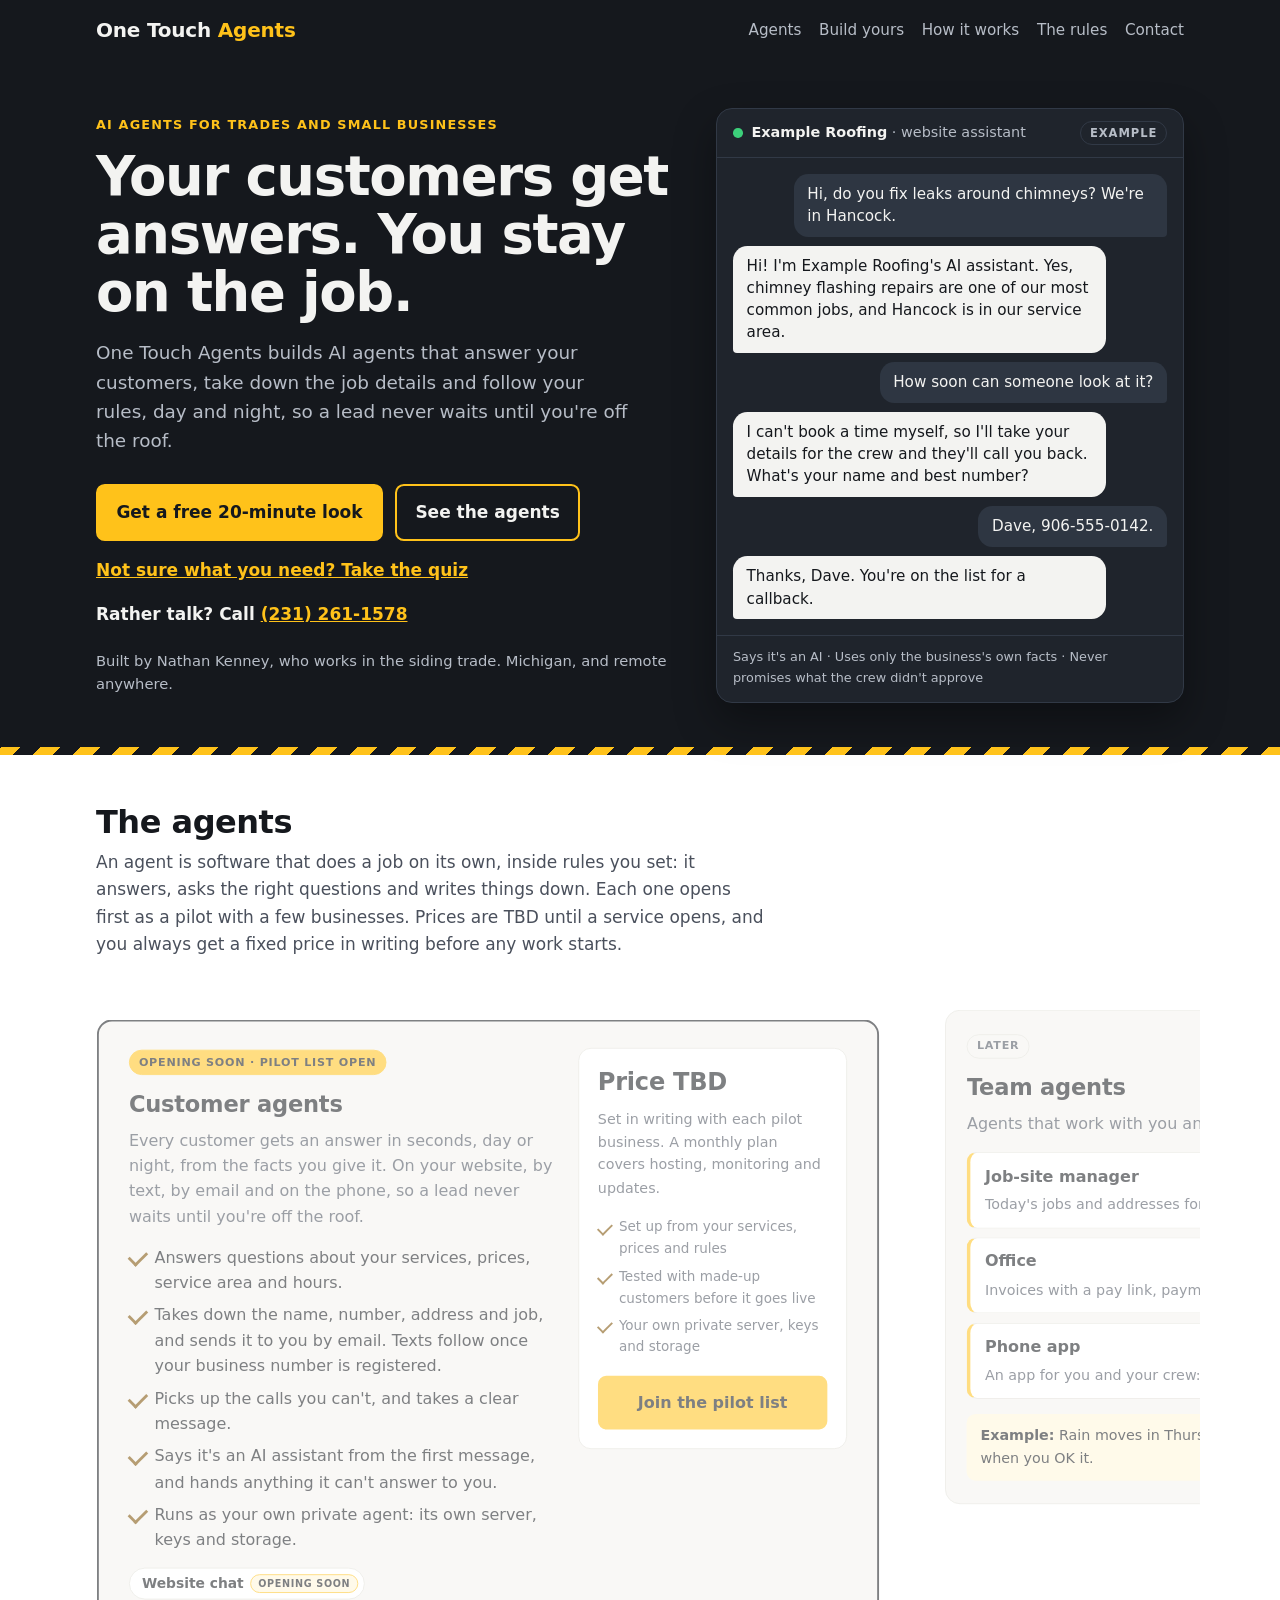
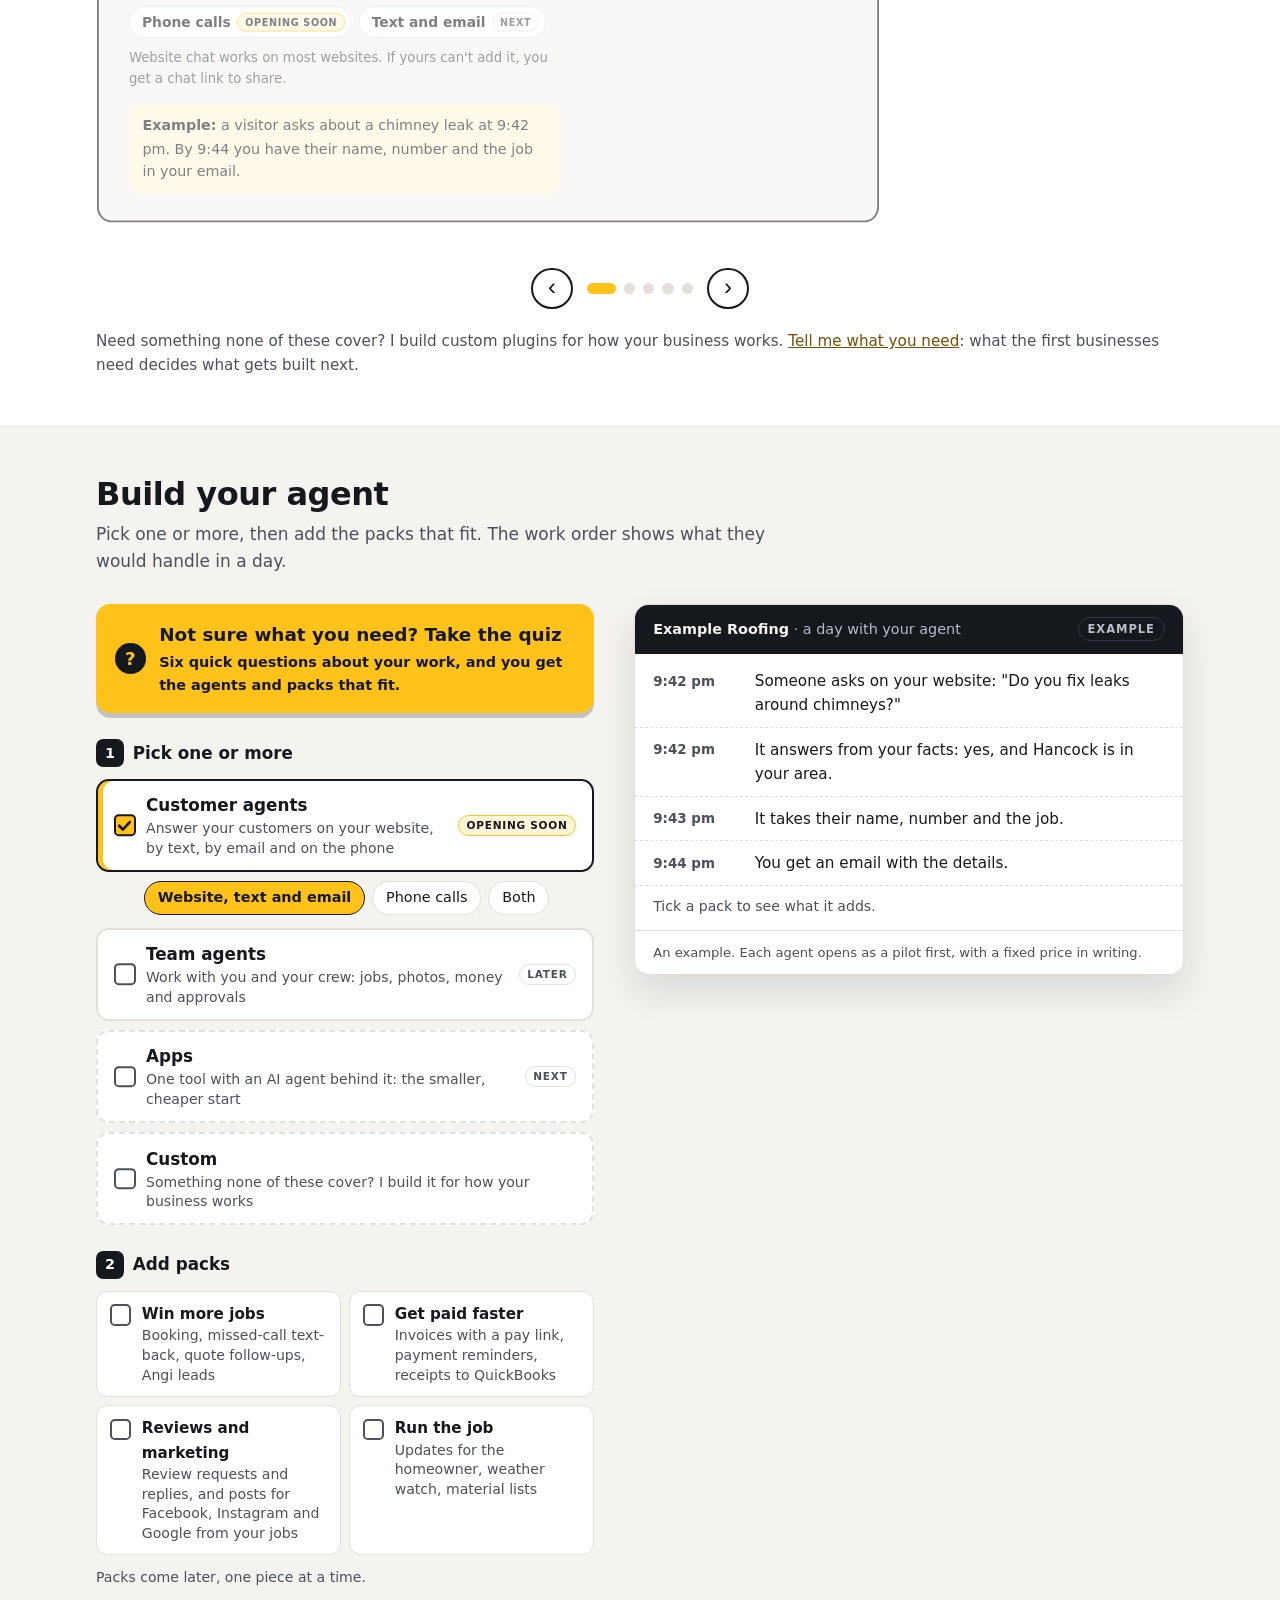
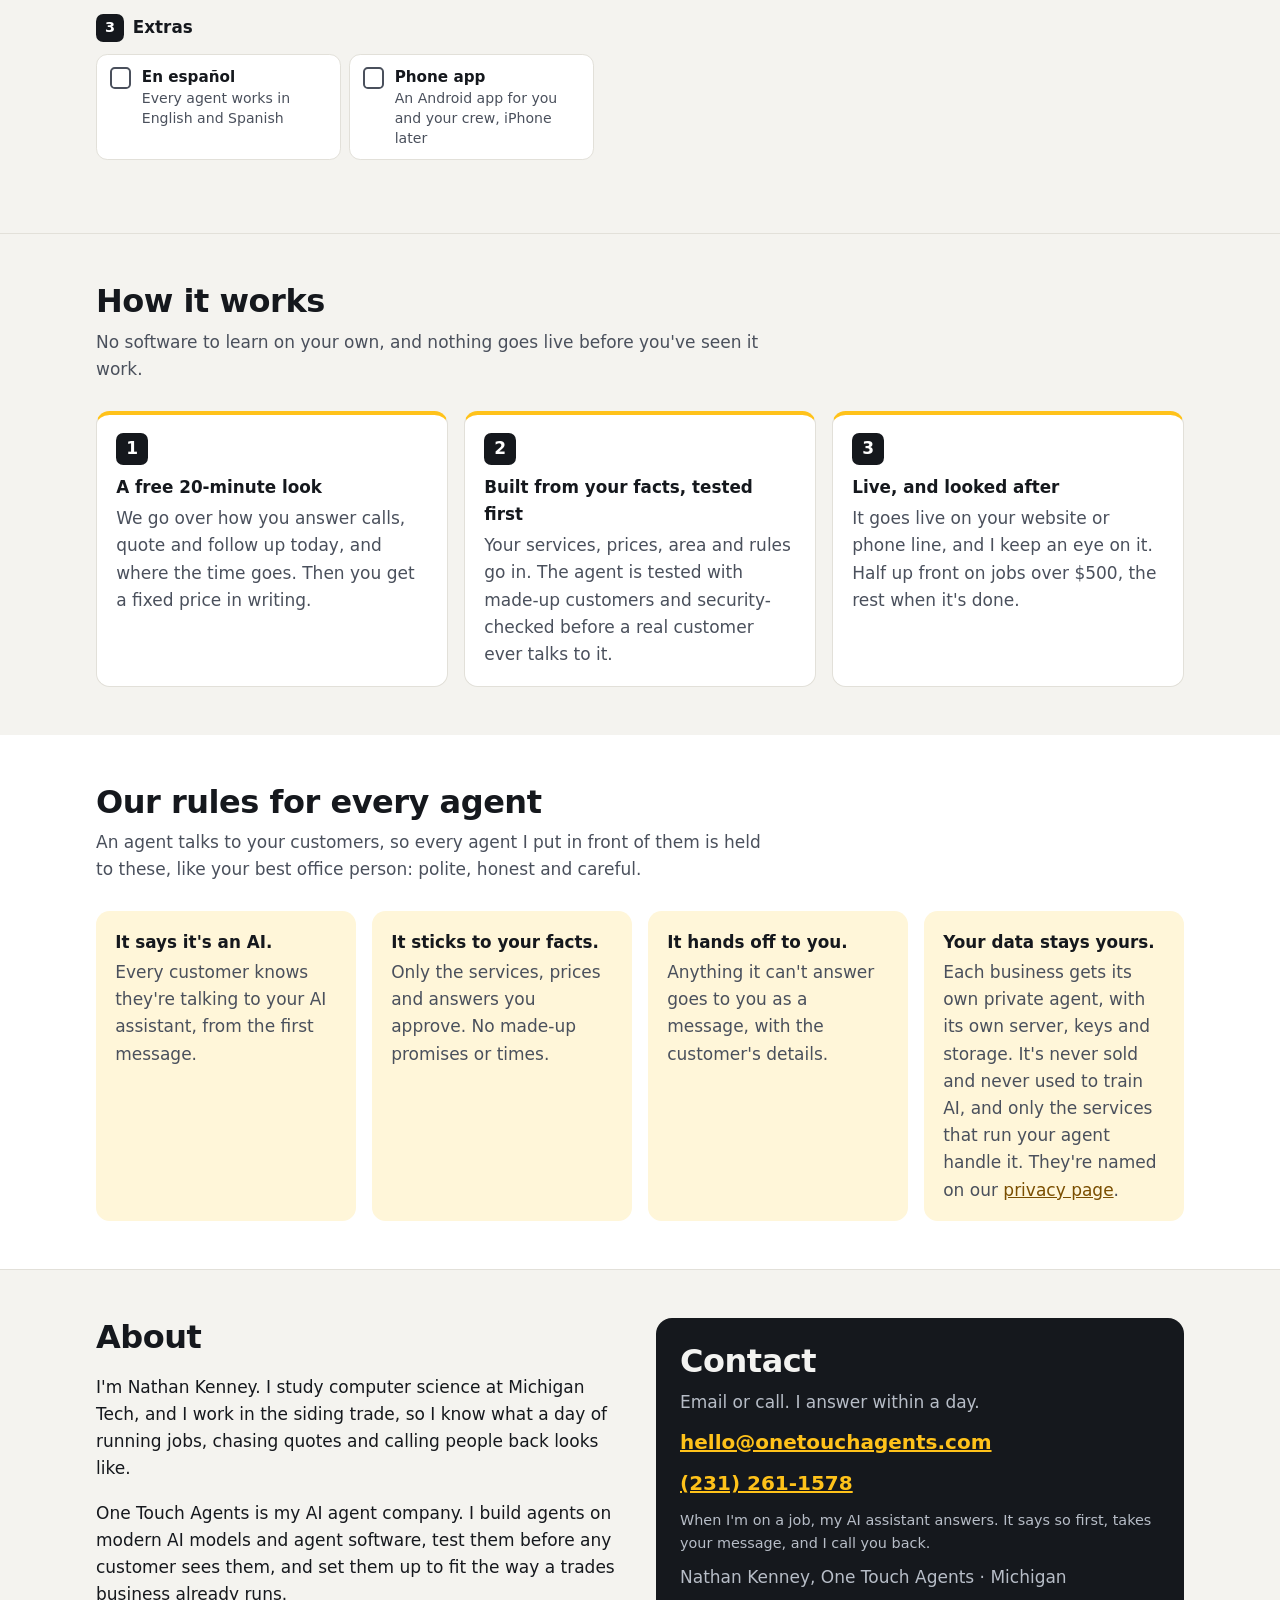
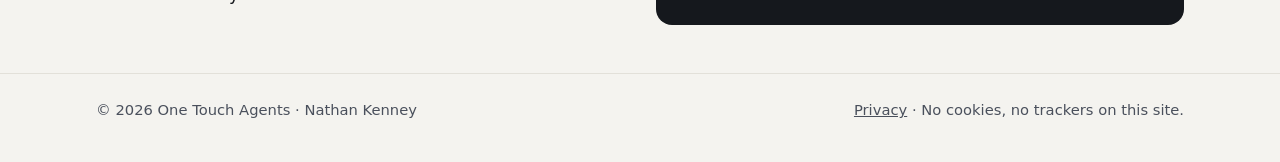
==== commit b9fe8e0e: "Site draft: a Custom type below Apps in the builder (its own day: free look, written price, build an" ====
--- a/index.html
+++ b/index.html
@@ -69,7 +69,7 @@
 
       <div class="carousel" role="region" aria-roledescription="carousel" aria-label="Kinds of agents">
         <div class="slides" tabindex="0">
-          <article class="slide main" role="group" aria-roledescription="slide" aria-label="1 of 6: Customer agents">
+          <article class="slide main" role="group" aria-roledescription="slide" aria-label="1 of 5: Customer agents">
             <div class="slide-body">
               <span class="badge ready">Opening soon · pilot list open</span>
               <h3>Customer agents</h3>
@@ -101,7 +101,7 @@
             </div>
           </article>
 
-          <article class="slide" role="group" aria-roledescription="slide" aria-label="2 of 6: Team agents">
+          <article class="slide" role="group" aria-roledescription="slide" aria-label="2 of 5: Team agents">
             <div class="slide-body">
               <span class="badge">Later</span>
               <h3>Team agents</h3>
@@ -109,12 +109,13 @@
               <ul class="items">
                 <li><b>Job-site manager</b><span>Today's jobs and addresses for the crew, photos filed on the job, and a daily update for you.</span></li>
                 <li><b>Office</b><span>Invoices with a pay link, payment reminders, review replies and a morning brief, for you only.</span></li>
+                <li><b>Phone app</b><span>An app for you and your crew: today's jobs, a camera button and your approvals.</span></li>
               </ul>
               <p class="slide-eg"><b>Example:</b> Rain moves in Thursday. It drafts a text moving the Oak Ave job to Friday, and sends it when you OK it.</p>
             </div>
           </article>
 
-          <article class="slide" role="group" aria-roledescription="slide" aria-label="3 of 6: Apps">
+          <article class="slide" role="group" aria-roledescription="slide" aria-label="3 of 5: Apps">
             <div class="slide-body">
               <span class="badge">Next</span>
               <h3>Apps</h3>
@@ -128,20 +129,7 @@
             </div>
           </article>
 
-          <article class="slide" role="group" aria-roledescription="slide" aria-label="4 of 6: Websites and phone apps">
-            <div class="slide-body">
-              <span class="badge">Next</span>
-              <h3>Websites and phone apps</h3>
-              <p class="slide-lead">Your own website and phone app, built for your business, with an agent inside when you want one.</p>
-              <ul class="items">
-                <li><b>Website</b><span>A fast site that shows your work and sends you the job details instead of a voicemail. On a phone it works like an app.</span></li>
-                <li><b>Phone app</b><span>An Android app for you and your crew: today's jobs, a camera button and your approvals. iPhone later.</span></li>
-              </ul>
-              <p class="slide-eg"><b>Example:</b> A homeowner opens your site on their phone at 7:20 pm and taps "Get a quote". The job details are in your email before they put the phone down.</p>
-            </div>
-          </article>
-
-          <article class="slide" role="group" aria-roledescription="slide" aria-label="5 of 6: Packs">
+          <article class="slide" role="group" aria-roledescription="slide" aria-label="4 of 5: Packs">
             <div class="slide-body">
               <span class="badge">Add-ons</span>
               <h3>Packs</h3>
@@ -157,7 +145,7 @@
             </div>
           </article>
 
-          <article class="slide" role="group" aria-roledescription="slide" aria-label="6 of 6: Connections">
+          <article class="slide" role="group" aria-roledescription="slide" aria-label="5 of 5: Connections">
             <div class="slide-body">
               <span class="badge">Later</span>
               <h3>Connections</h3>
@@ -176,7 +164,6 @@
             <button type="button" aria-label="Customer agents" aria-current="true"></button>
             <button type="button" aria-label="Team agents"></button>
             <button type="button" aria-label="Apps"></button>
-            <button type="button" aria-label="Websites and phone apps"></button>
             <button type="button" aria-label="Packs"></button>
             <button type="button" aria-label="Connections"></button>
           </div>
@@ -222,7 +209,7 @@
                 </div>
               </div>
               <div class="type">
-                <label class="opt opt-web"><input type="checkbox" class="ty" id="t-web"><span class="tx"><b>Website</b><span>Your own site that works like an app on phones, with an agent inside when you want one</span></span><small>Next</small></label>
+                <label class="opt opt-custom"><input type="checkbox" class="ty" id="t-custom"><span class="tx"><b>Custom</b><span>Something none of these cover? I build it for how your business works</span></span></label>
               </div>
             </div>
           </fieldset>
@@ -234,7 +221,7 @@
               <label class="tog"><input type="checkbox" id="a-rep"><span class="tx"><b>Reviews and marketing</b><span>Review requests and replies, and posts for Facebook, Instagram and Google from your jobs</span></span></label>
               <label class="tog"><input type="checkbox" id="a-run"><span class="tx"><b>Run the job</b><span>Updates for the homeowner, weather watch, material lists</span></span></label>
             </div>
-            <p class="fs-note">Packs come later, one piece at a time. Something no pack covers? I build custom plugins for how your business works.</p>
+            <p class="fs-note">Packs come later, one piece at a time.</p>
           </fieldset>
           <fieldset>
             <legend><span class="step">3</span> Extras</legend>
@@ -345,19 +332,12 @@
             <li class="x x-paid na"><time>Note</time><span>Invoices and payments are in the Office.<em>Get paid faster</em></span></li>
             <li class="x x-run na"><time>Note</time><span>Updates during the job come with the job-site manager.<em>Run the job</em></span></li>
           </ol>
-          <ol class="t t-web">
-            <li class="sh">Website</li>
-            <li><time>7:20 pm</time><span>A homeowner finds you on Google and opens your site on their phone. It's fast and works like an app.</span></li>
-            <li><time>7:20 pm</time><span>They see your services, your area and photos of recent jobs.</span></li>
-            <li class="x x-es"><time>7:20 pm</time><span>Every page has a Spanish version.<em>Español</em></span></li>
-            <li><time>7:22 pm</time><span>They tap "Get a quote" and fill in the job, the address and a few photos.</span></li>
-            <li><time>7:22 pm</time><span>You get the job details by email, not a voicemail.</span></li>
-            <li class="x x-app"><time>7:22 pm</time><span>The request pops up in your phone app. Tap to call back.<em>Phone app</em></span></li>
-            <li class="x x-win"><time>7:23 pm</time><span>They pick a time from your calendar for you to come look. You confirm it.<em>Win more jobs</em></span></li>
-            <li><time>Any time</time><span>Add a customer agent, and your site answers questions day and night too.</span></li>
-            <li class="x x-rep na"><time>Note</time><span>Reviews and posts come with a customer agent or the Office.<em>Reviews</em></span></li>
-            <li class="x x-paid na"><time>Note</time><span>Invoices and payments are in the Office.<em>Get paid faster</em></span></li>
-            <li class="x x-run na"><time>Note</time><span>Running the job is the job-site manager's work.<em>Run the job</em></span></li>
+          <ol class="t t-custom">
+            <li class="sh">Custom</li>
+            <li><time>First</time><span>A free 20-minute look: you show me the job that eats your time.</span></li>
+            <li><time>Then</time><span>You get what it would do and a fixed price, in writing, before any work starts.</span></li>
+            <li><time>Build</time><span>I build it for how your business works and test it with made-up customers.</span></li>
+            <li><time>Live</time><span>It goes live on its own or inside your agent or app, and I look after it.</span></li>
           </ol>
           <p class="pick">Pick one or more to see the day.</p>
           <p class="hint">Tick a pack to see what it adds.</p>
--- a/site.css
+++ b/site.css
@@ -229,7 +229,7 @@
 .opt small, .tog small { margin-left: auto; flex: none; font-size: 0.66rem; font-weight: 750; text-transform: uppercase; letter-spacing: 0.07em;
   color: var(--ink-2); border: 1px solid var(--line); border-radius: 999px; padding: 0.05rem 0.45rem; }
 .opt small.open { border-color: var(--hivis); background: var(--tint); color: var(--ink); }
-.opt-app, .opt-web { border-style: dashed; }
+.opt-app, .opt-custom { border-style: dashed; }
 /* the types are checkboxes: pick one or more */
 .type .opt::before { border-radius: 0.3rem; }
 .type .opt:has(input:checked)::before { box-shadow: none; background: var(--hivis) no-repeat center / 0.8rem
@@ -308,16 +308,16 @@
   .bld:has(#t-app:checked):has(#p-quote:checked) .t-quote,
   .bld:has(#t-app:checked):has(#p-intake:checked) .t-intake,
   .bld:has(#t-app:checked):has(#p-photo:checked) .t-photo,
-  .bld:has(#t-web:checked) .t-web { display: block; }
+  .bld:has(#t-custom:checked) .t-custom { display: block; }
   .bld:has(#t-cust:checked):has(#c-both:checked) .sh, .bld:has(#t-team:checked):has(#m-both:checked) .sh { display: grid; }
   /* more than one type: each day gets its header, and a note that points at another picked agent goes */
   .bld:has(#t-cust:checked):has(#t-team:checked) .sh, .bld:has(#t-cust:checked):has(#t-app:checked) .sh,
-  .bld:has(#t-cust:checked):has(#t-web:checked) .sh, .bld:has(#t-team:checked):has(#t-app:checked) .sh,
-  .bld:has(#t-team:checked):has(#t-web:checked) .sh, .bld:has(#t-app:checked):has(#t-web:checked) .sh { display: grid; }
-  .bld:has(#t-team:checked):has(#m-office:checked, #m-both:checked) :is(.t-desk, .t-phone, .t-web, .t-quote, .t-intake, .t-photo) .x-paid.na,
-  .bld:has(#t-team:checked):has(#m-site:checked, #m-both:checked) :is(.t-desk, .t-phone, .t-web, .t-quote, .t-intake, .t-photo) .x-run.na,
-  .bld:has(#t-team:checked):has(#m-office:checked, #m-both:checked) :is(.t-web, .t-quote, .t-intake) .x-rep.na,
-  .bld:has(#t-cust:checked) :is(.t-web, .t-quote, .t-intake) .x-rep.na, .bld:has(#t-cust:checked) .t-photo .x-win.na, .bld:has(#t-cust:checked) .t-site .x-win.na { display: none; }
+  .bld:has(#t-cust:checked):has(#t-custom:checked) .sh, .bld:has(#t-team:checked):has(#t-app:checked) .sh,
+  .bld:has(#t-team:checked):has(#t-custom:checked) .sh, .bld:has(#t-app:checked):has(#t-custom:checked) .sh { display: grid; }
+  .bld:has(#t-team:checked):has(#m-office:checked, #m-both:checked) :is(.t-desk, .t-phone, .t-custom, .t-quote, .t-intake, .t-photo) .x-paid.na,
+  .bld:has(#t-team:checked):has(#m-site:checked, #m-both:checked) :is(.t-desk, .t-phone, .t-custom, .t-quote, .t-intake, .t-photo) .x-run.na,
+  .bld:has(#t-team:checked):has(#m-office:checked, #m-both:checked) :is(.t-custom, .t-quote, .t-intake) .x-rep.na,
+  .bld:has(#t-cust:checked) :is(.t-custom, .t-quote, .t-intake) .x-rep.na, .bld:has(#t-cust:checked) .t-photo .x-win.na, .bld:has(#t-cust:checked) .t-site .x-win.na { display: none; }
   .bld:has(#a-win:checked) .x-win, .bld:has(#a-paid:checked) .x-paid, .bld:has(#a-rep:checked) .x-rep,
   .bld:has(#a-run:checked) .x-run, .bld:has(#a-es:checked) .x-es, .bld:has(#a-app:checked) .x-app {
     display: grid; animation: line-in 0.25s ease-out; }
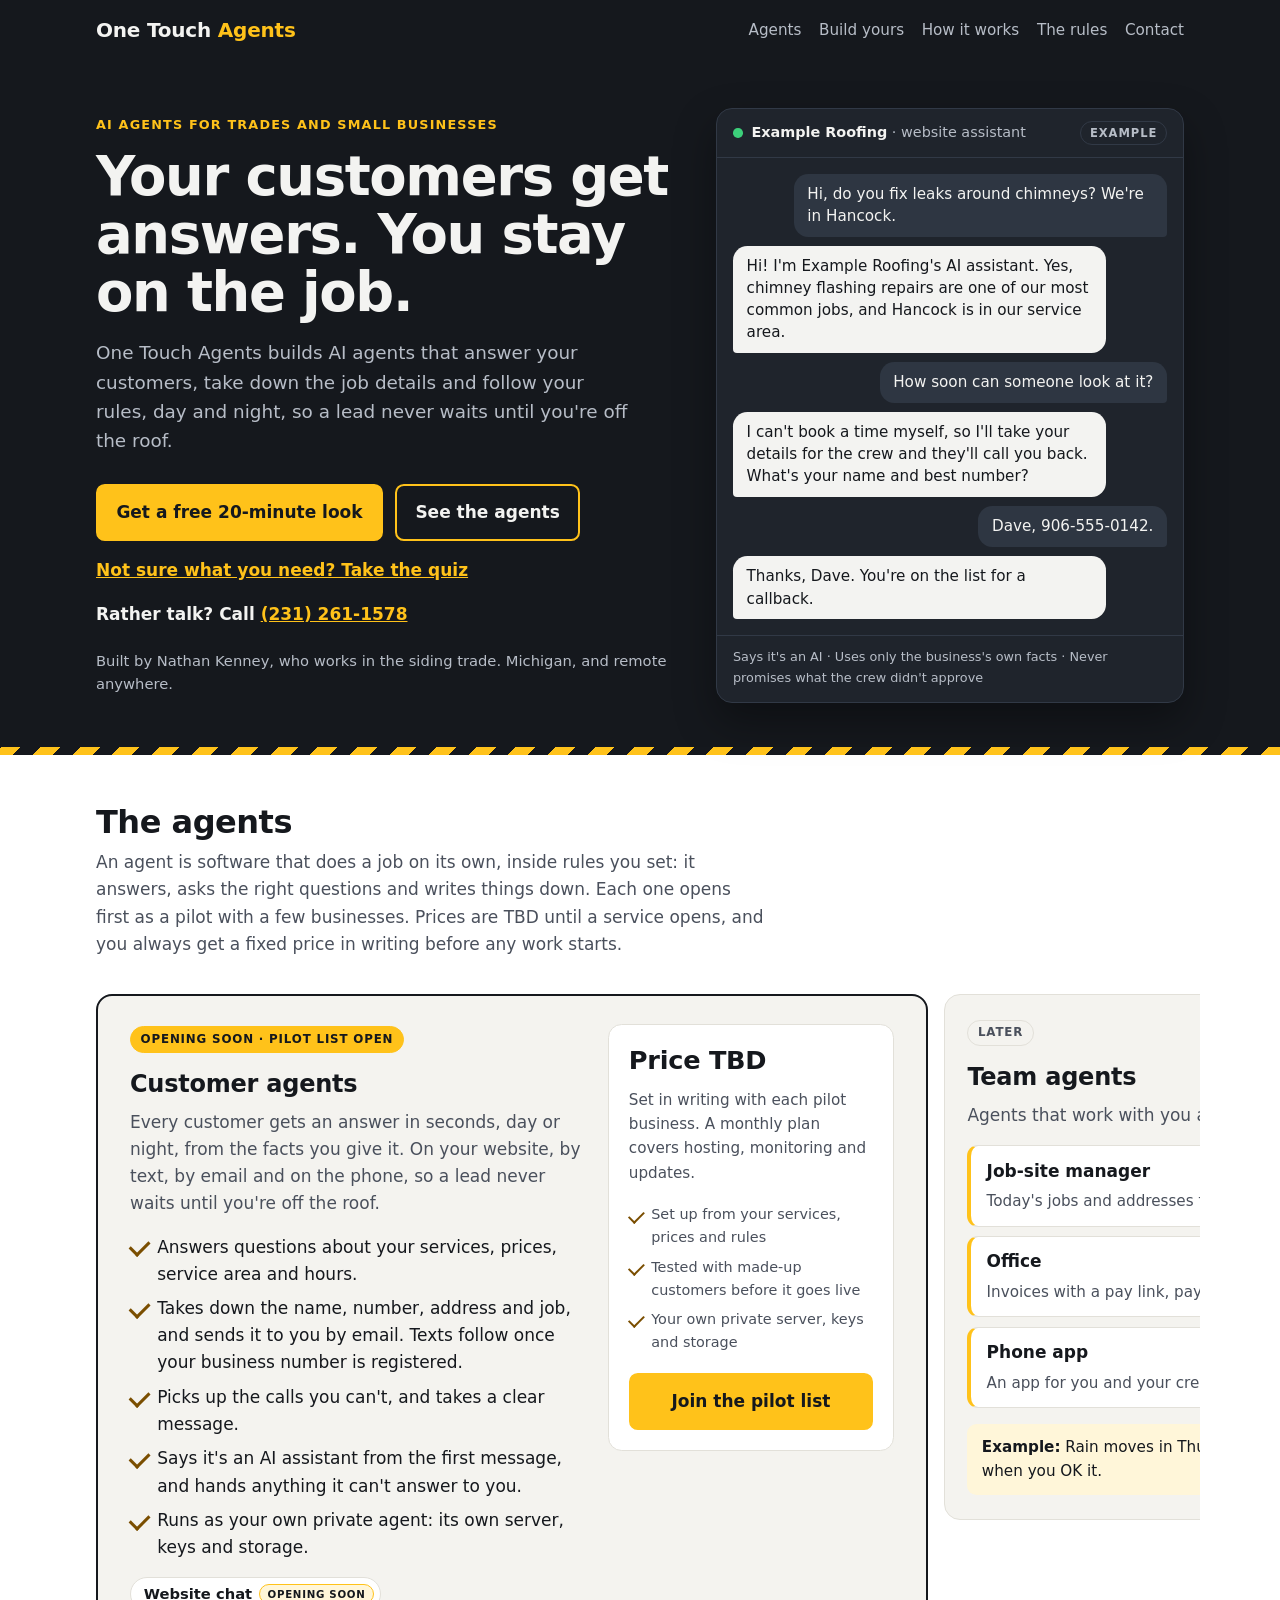
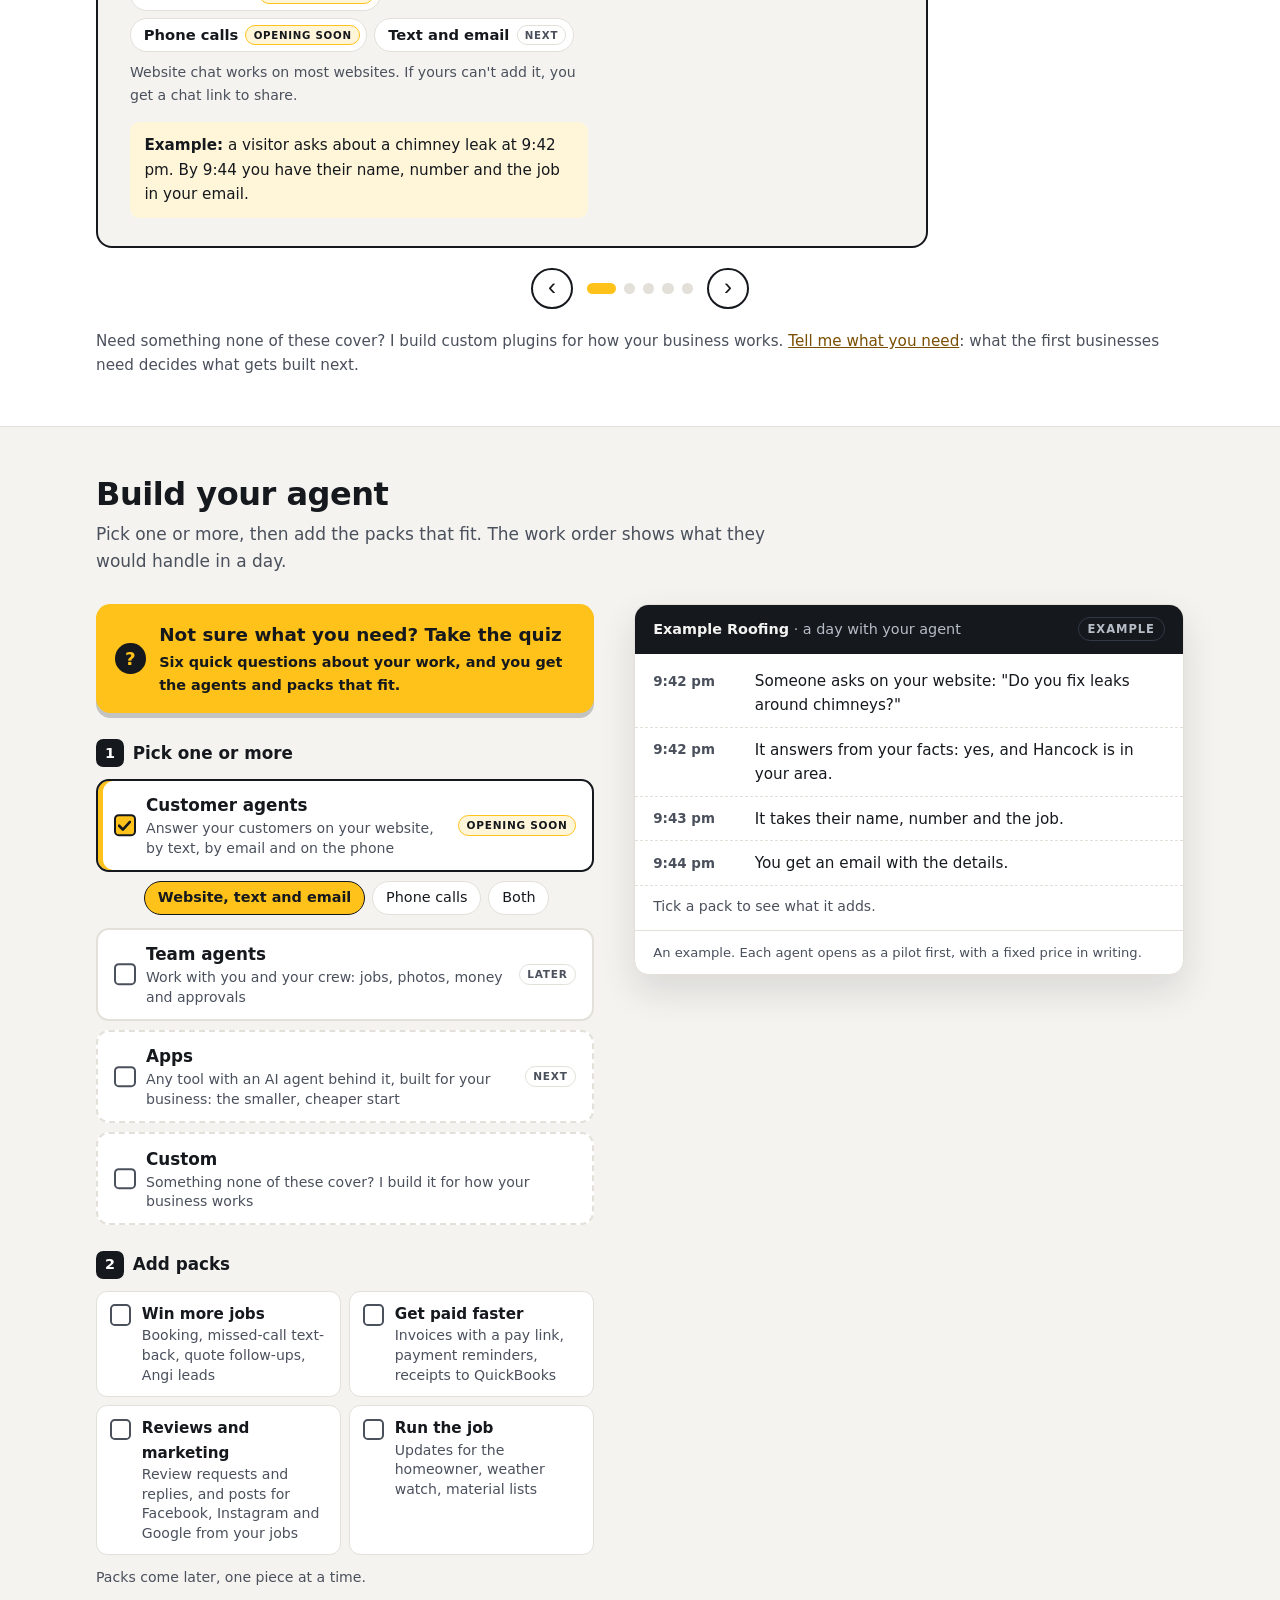
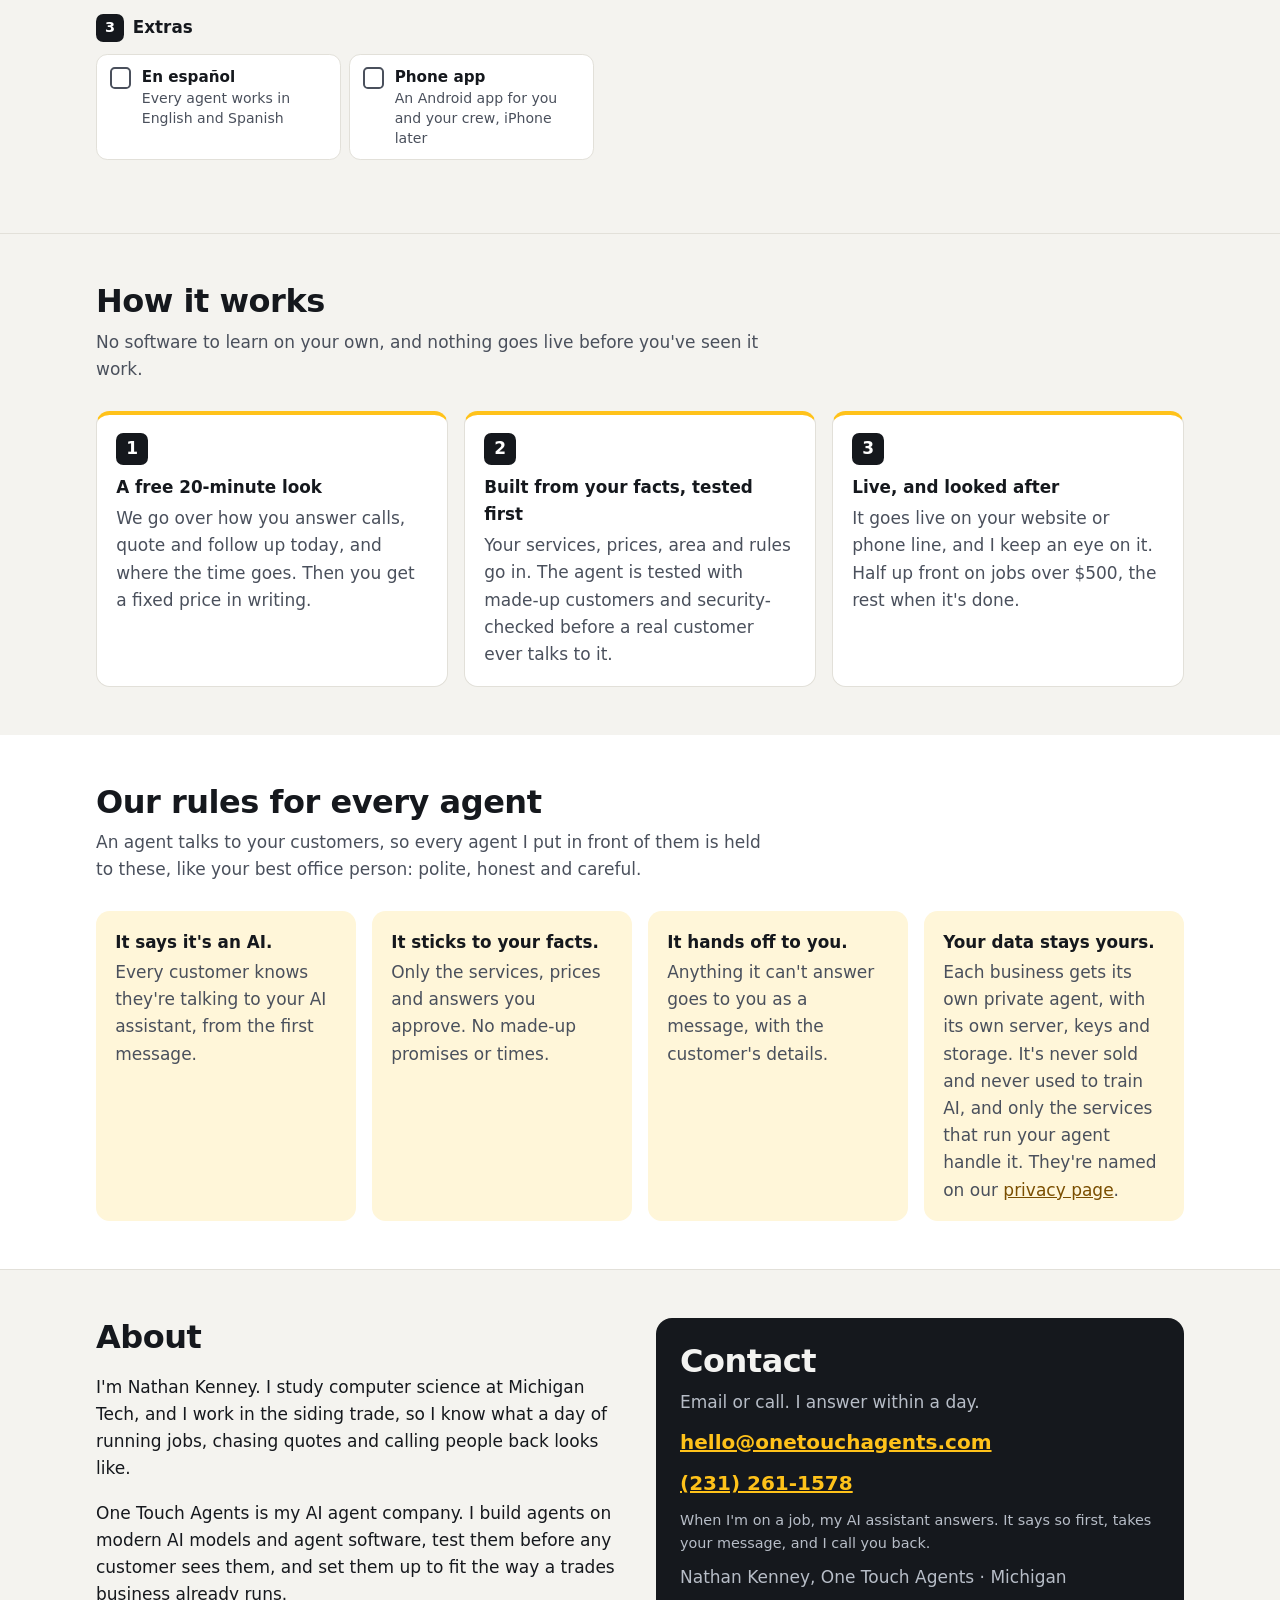
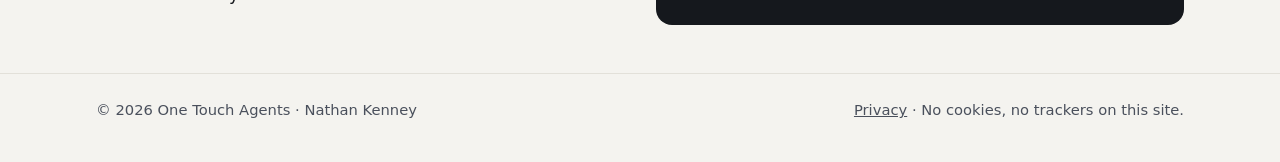
==== commit 1ede0331: "Site draft: apps are open-ended (Nathan 11-04: "it appears to only show three types of apps"): any t" ====
--- a/index.html
+++ b/index.html
@@ -119,12 +119,13 @@
             <div class="slide-body">
               <span class="badge">Next</span>
               <h3>Apps</h3>
-              <p class="slide-lead">One page or form with an AI agent doing the work behind it: the smaller, cheaper start.</p>
+              <p class="slide-lead">Any tool your business needs, with an AI agent doing the work behind it: the smaller, cheaper start. For example:</p>
               <ul class="items">
                 <li><b>Quote builder</b><span>Customers enter their job, and you get a draft estimate to OK.</span></li>
                 <li><b>Intake form</b><span>Every request comes in with the details and photos you need.</span></li>
                 <li><b>Job-photo report</b><span>Your crew's photos become a tidy before-and-after report for the homeowner.</span></li>
               </ul>
+              <p class="slide-foot"><b>Or your own idea:</b> tell me the job, and I build the app for it.</p>
               <p class="slide-eg"><b>Example:</b> A homeowner enters their roof job at 7:20 pm. You OK the draft estimate at 7:30, and it goes out by email.</p>
             </div>
           </article>
@@ -201,11 +202,12 @@
                 </div>
               </div>
               <div class="type">
-                <label class="opt opt-app"><input type="checkbox" class="ty" id="t-app"><span class="tx"><b>Apps</b><span>One tool with an AI agent behind it: the smaller, cheaper start</span></span><small>Next</small></label>
+                <label class="opt opt-app"><input type="checkbox" class="ty" id="t-app"><span class="tx"><b>Apps</b><span>Any tool with an AI agent behind it, built for your business: the smaller, cheaper start</span></span><small>Next</small></label>
                 <div class="subs">
                   <label class="sub-opt"><input type="radio" name="apps" id="p-quote" checked>Quote builder</label>
                   <label class="sub-opt"><input type="radio" name="apps" id="p-intake">Intake form</label>
                   <label class="sub-opt"><input type="radio" name="apps" id="p-photo">Job-photo report</label>
+                  <label class="sub-opt"><input type="radio" name="apps" id="p-own">Your own idea</label>
                 </div>
               </div>
               <div class="type">
@@ -331,6 +333,13 @@
             <li class="x x-win na"><time>Note</time><span>Winning new jobs is the customer agents' work.<em>Win more jobs</em></span></li>
             <li class="x x-paid na"><time>Note</time><span>Invoices and payments are in the Office.<em>Get paid faster</em></span></li>
             <li class="x x-run na"><time>Note</time><span>Updates during the job come with the job-site manager.<em>Run the job</em></span></li>
+          </ol>
+          <ol class="t t-own">
+            <li class="sh">Your own app</li>
+            <li><time>First</time><span>You tell me the job the app should do: a form, a calculator, a checklist, a tracker, anything your business runs on.</span></li>
+            <li><time>Then</time><span>You get a sketch of the screens and a fixed price, in writing, before any work starts.</span></li>
+            <li><time>Build</time><span>I build it with an AI agent doing the work behind it, and test it with made-up customers.</span></li>
+            <li><time>Live</time><span>It goes live on your website or as a phone app, and I look after it.</span></li>
           </ol>
           <ol class="t t-custom">
             <li class="sh">Custom</li>
@@ -479,6 +488,7 @@
             <li class="rec k-quote"><b>Quote builder</b>: customers enter their job, and you get a draft estimate to OK.</li>
             <li class="rec k-intake"><b>Intake form</b>: every request comes in with the details and photos you need.</li>
             <li class="rec k-photo"><b>Job-photo report</b>: your crew's photos become a tidy report for the homeowner.</li>
+            <li>Or your own idea: tell me the job, and I build the app for it.</li>
             <li class="rec k-textback"><b>Missed-call text-back on its own</b>: the smallest start. Every caller you miss gets a text right away, and you get their number.</li>
           </ul>
         </div>
--- a/site.css
+++ b/site.css
@@ -308,6 +308,7 @@
   .bld:has(#t-app:checked):has(#p-quote:checked) .t-quote,
   .bld:has(#t-app:checked):has(#p-intake:checked) .t-intake,
   .bld:has(#t-app:checked):has(#p-photo:checked) .t-photo,
+  .bld:has(#t-app:checked):has(#p-own:checked) .t-own,
   .bld:has(#t-custom:checked) .t-custom { display: block; }
   .bld:has(#t-cust:checked):has(#c-both:checked) .sh, .bld:has(#t-team:checked):has(#m-both:checked) .sh { display: grid; }
   /* more than one type: each day gets its header, and a note that points at another picked agent goes */
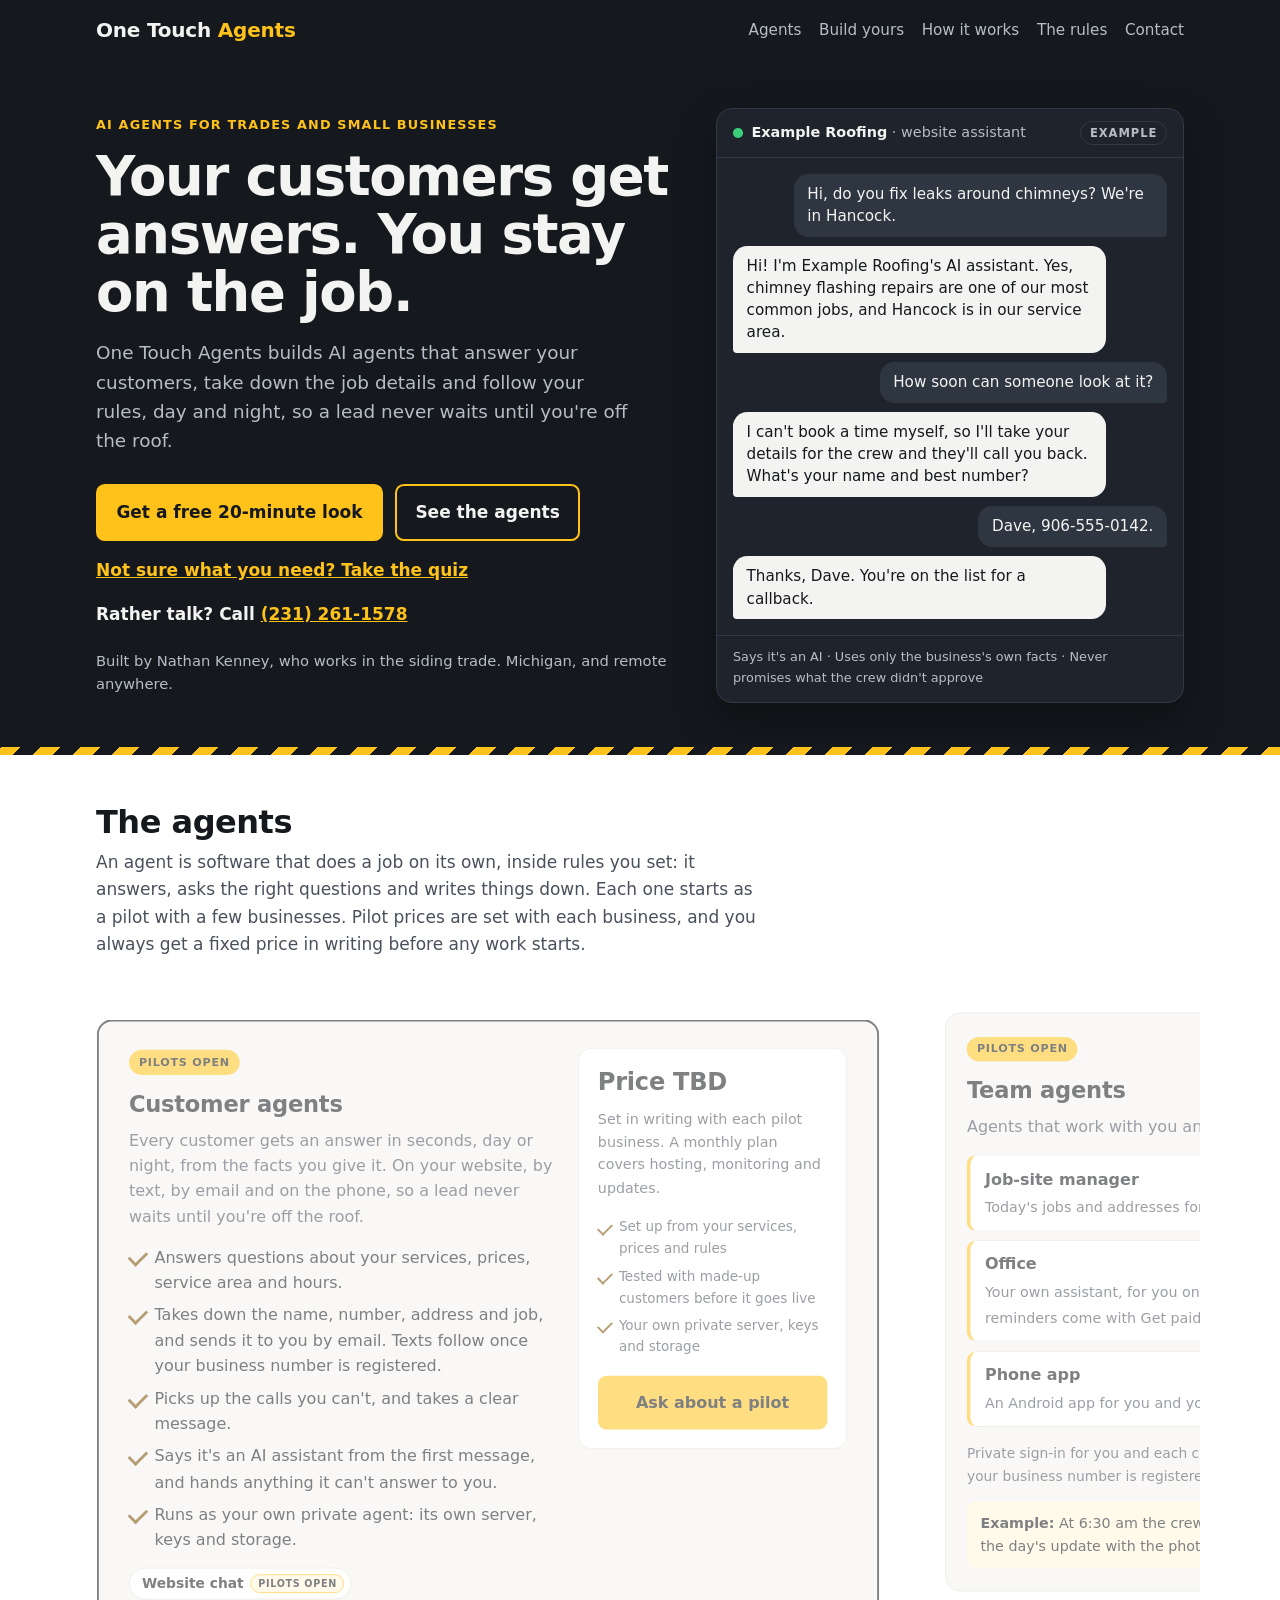
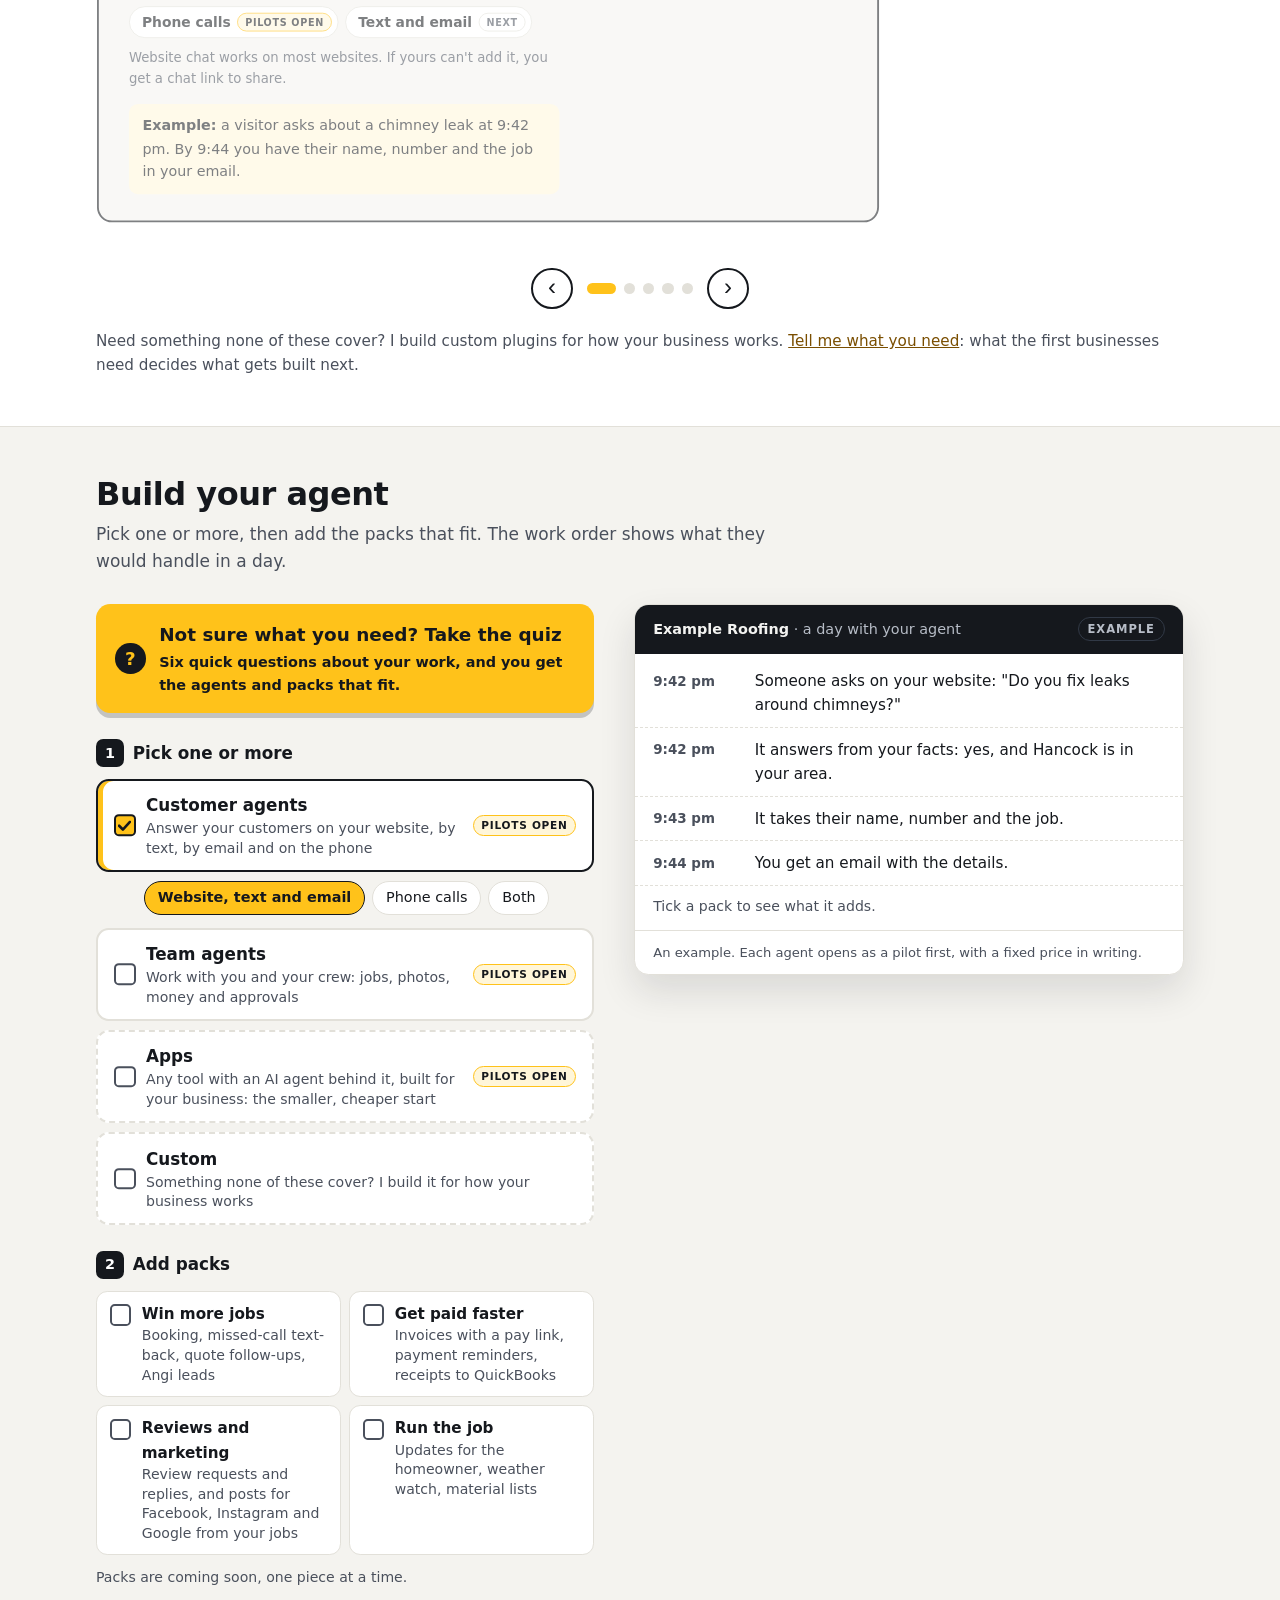
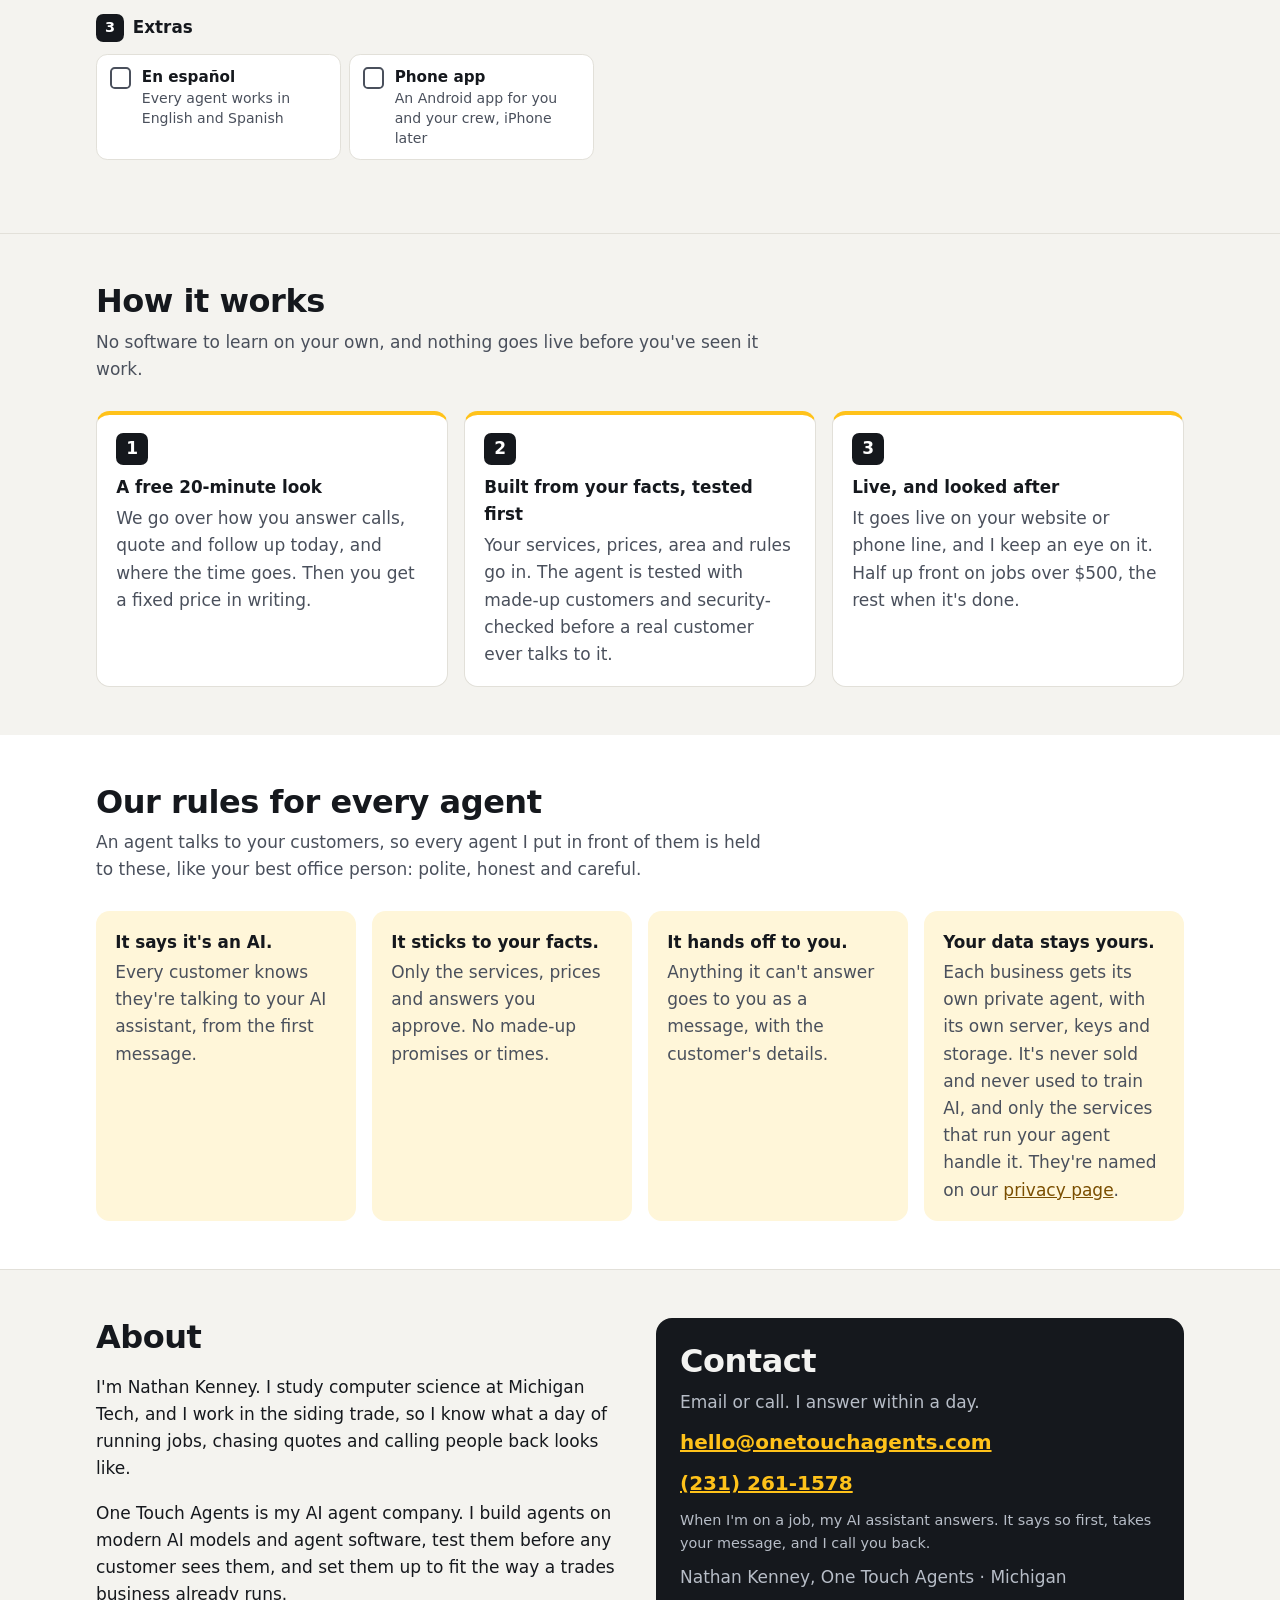
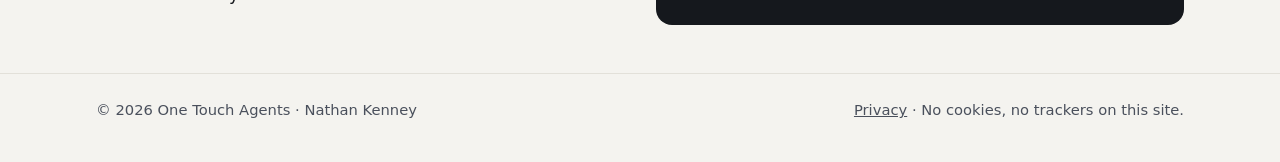
==== commit 7933d09c: "Site draft: readiness from the Workbench (Ide(a) 11-05; Nathan: "Dont remove options"): customer age" ====
--- a/index.html
+++ b/index.html
@@ -4,7 +4,7 @@
 <meta charset="utf-8">
 <meta name="viewport" content="width=device-width, initial-scale=1">
 <title>One Touch Agents · AI agents for trades and small businesses</title>
-<meta name="description" content="One Touch Agents builds AI agents for trades and small businesses in Michigan: agents that answer your customers, take down the job details and follow your rules. Pilots opening soon. Built and looked after by Nathan Kenney.">
+<meta name="description" content="One Touch Agents builds AI agents for trades and small businesses in Michigan: agents that answer your customers, take down the job details and follow your rules. Pilots open now. Built and looked after by Nathan Kenney.">
 <link rel="canonical" href="https://onetouchagents.com/">
 <meta property="og:title" content="One Touch Agents · AI agents for trades and small businesses">
 <meta property="og:description" content="Your customers get answers. You stay on the job. AI agents built and looked after by Nathan Kenney.">
@@ -65,13 +65,13 @@
   <section class="alt" id="agents">
     <div class="wrap">
       <h2>The agents</h2>
-      <p class="sub">An agent is software that does a job on its own, inside rules you set: it answers, asks the right questions and writes things down. Each one opens first as a pilot with a few businesses. Prices are TBD until a service opens, and you always get a fixed price in writing before any work starts.</p>
+      <p class="sub">An agent is software that does a job on its own, inside rules you set: it answers, asks the right questions and writes things down. Each one starts as a pilot with a few businesses. Pilot prices are set with each business, and you always get a fixed price in writing before any work starts.</p>
 
       <div class="carousel" role="region" aria-roledescription="carousel" aria-label="Kinds of agents">
         <div class="slides" tabindex="0">
           <article class="slide main" role="group" aria-roledescription="slide" aria-label="1 of 5: Customer agents">
             <div class="slide-body">
-              <span class="badge ready">Opening soon · pilot list open</span>
+              <span class="badge ready">Pilots open</span>
               <h3>Customer agents</h3>
               <p class="slide-lead">Every customer gets an answer in seconds, day or night, from the facts you give it.<span class="more"> On your website, by text, by email and on the phone, so a lead never waits until you're off the roof.</span></p>
               <ul class="ticks">
@@ -82,8 +82,8 @@
                 <li>Runs as your own private agent: its own server, keys and storage.</li>
               </ul>
               <ul class="chan">
-                <li>Website chat <small class="open">Opening soon</small></li>
-                <li>Phone calls <small class="open">Opening soon</small></li>
+                <li>Website chat <small class="open">Pilots open</small></li>
+                <li>Phone calls <small class="open">Pilots open</small></li>
                 <li>Text and email <small>Next</small></li>
               </ul>
               <p class="chan-note">Website chat works on most websites. If yours can't add it, you get a chat link to share.</p>
@@ -97,27 +97,28 @@
                 <li>Tested with made-up customers before it goes live</li>
                 <li>Your own private server, keys and storage</li>
               </ul>
-              <a class="btn primary" href="mailto:hello@onetouchagents.com?subject=Pilot%20list%3A%20customer%20agents">Join the pilot list</a>
+              <a class="btn primary" href="mailto:hello@onetouchagents.com?subject=Pilot%3A%20customer%20agents">Ask about a pilot</a>
             </div>
           </article>
 
           <article class="slide" role="group" aria-roledescription="slide" aria-label="2 of 5: Team agents">
             <div class="slide-body">
-              <span class="badge">Later</span>
+              <span class="badge ready">Pilots open</span>
               <h3>Team agents</h3>
               <p class="slide-lead">Agents that work with you and your crew, and never with strangers.</p>
               <ul class="items">
                 <li><b>Job-site manager</b><span>Today's jobs and addresses for the crew, photos filed on the job, and a daily update for you.</span></li>
-                <li><b>Office</b><span>Invoices with a pay link, payment reminders, review replies and a morning brief, for you only.</span></li>
-                <li><b>Phone app</b><span>An app for you and your crew: today's jobs, a camera button and your approvals.</span></li>
+                <li><b>Office</b><span>Your own assistant, for you only: a morning brief, your approvals and notes. Invoices and payment reminders come with Get paid faster.</span></li>
+                <li><b>Phone app</b><span>An Android app for you and your crew: today's jobs, a camera button and your approvals.</span></li>
               </ul>
-              <p class="slide-eg"><b>Example:</b> Rain moves in Thursday. It drafts a text moving the Oak Ave job to Friday, and sends it when you OK it.</p>
+              <p class="slide-foot">Private sign-in for you and each crew member. They work in a private web chat for now, and by text once your business number is registered.</p>
+              <p class="slide-eg"><b>Example:</b> At 6:30 am the crew opens today's jobs with the addresses and notes. At 5 pm you get the day's update with the photos.</p>
             </div>
           </article>
 
           <article class="slide" role="group" aria-roledescription="slide" aria-label="3 of 5: Apps">
             <div class="slide-body">
-              <span class="badge">Next</span>
+              <span class="badge ready">Pilots open</span>
               <h3>Apps</h3>
               <p class="slide-lead">Any tool your business needs, with an AI agent doing the work behind it: the smaller, cheaper start. For example:</p>
               <ul class="items">
@@ -136,24 +137,24 @@
               <h3>Packs</h3>
               <p class="slide-lead">Add what fits once your agent is working. Each pack's pieces open one at a time.</p>
               <ul class="items">
-                <li><b>Win more jobs <small>Later</small></b><span>Missed-call text-back, booking, quote follow-ups and lead sites.</span></li>
-                <li><b>Reviews and marketing <small>Later</small></b><span>Review requests and replies first; posts after that, only with your OK.</span></li>
-                <li><b>Get paid faster <small>Later</small></b><span>Invoices with a pay link, reminders and receipts to QuickBooks.</span></li>
-                <li><b>Run the job <small>Later</small></b><span>Homeowner updates, weather watch and material lists.</span></li>
+                <li><b>Win more jobs <small>Coming soon</small></b><span>Missed-call text-back, booking, quote follow-ups and lead sites.</span></li>
+                <li><b>Reviews and marketing <small>Coming soon</small></b><span>Review requests and replies first; posts after that, only with your OK.</span></li>
+                <li><b>Get paid faster <small>Coming soon</small></b><span>Invoices with a pay link, reminders and receipts to QuickBooks.</span></li>
+                <li><b>Run the job <small>Coming soon</small></b><span>Homeowner updates, weather watch and material lists.</span></li>
               </ul>
-              <p class="slide-foot">Extras: <b>En español</b> <small>Next</small> and a <b>phone app</b> <small>Next</small>.</p>
+              <p class="slide-foot">Extras: <b>En español</b> <small>Next</small> and a <b>phone app</b> <small class="open">Pilots open</small>.</p>
               <p class="slide-eg"><b>Example:</b> You miss a call at 7:10 am on the way to a job. The caller has a text from you before you set the ladder down.</p>
             </div>
           </article>
 
           <article class="slide" role="group" aria-roledescription="slide" aria-label="5 of 5: Connections">
             <div class="slide-body">
-              <span class="badge">Later</span>
+              <span class="badge open">Coming soon</span>
               <h3>Connections</h3>
               <p class="slide-lead">Your agents work with what you already use.</p>
               <ul class="items">
-                <li><b>Automations <small>Later</small></b><span>Connect the apps you already use, so the same details never get typed twice.</span></li>
-                <li><b>Jobber and Housecall Pro <small>Later</small></b><span>Leads and jobs logged straight into the software you run your business on.</span></li>
+                <li><b>Automations <small>Coming soon</small></b><span>Connect the apps you already use, so the same details never get typed twice.</span></li>
+                <li><b>Jobber and Housecall Pro <small>Coming soon</small></b><span>Leads and jobs logged straight into the software you run your business on.</span></li>
               </ul>
               <p class="slide-eg"><b>Example:</b> A new lead from your website shows up in Jobber with the name, address and job, so nobody types it twice.</p>
             </div>
@@ -186,7 +187,7 @@
             <legend><span class="step">1</span> Pick one or more</legend>
             <div class="opts">
               <div class="type">
-                <label class="opt"><input type="checkbox" class="ty" id="t-cust" checked><span class="tx"><b>Customer agents</b><span>Answer your customers on your website, by text, by email and on the phone</span></span><small class="open">Opening soon</small></label>
+                <label class="opt"><input type="checkbox" class="ty" id="t-cust" checked><span class="tx"><b>Customer agents</b><span>Answer your customers on your website, by text, by email and on the phone</span></span><small class="open">Pilots open</small></label>
                 <div class="subs">
                   <label class="sub-opt"><input type="radio" name="cust" id="c-desk" checked>Website, text and email</label>
                   <label class="sub-opt"><input type="radio" name="cust" id="c-phone">Phone calls</label>
@@ -194,7 +195,7 @@
                 </div>
               </div>
               <div class="type">
-                <label class="opt"><input type="checkbox" class="ty" id="t-team"><span class="tx"><b>Team agents</b><span>Work with you and your crew: jobs, photos, money and approvals</span></span><small>Later</small></label>
+                <label class="opt"><input type="checkbox" class="ty" id="t-team"><span class="tx"><b>Team agents</b><span>Work with you and your crew: jobs, photos, money and approvals</span></span><small class="open">Pilots open</small></label>
                 <div class="subs">
                   <label class="sub-opt"><input type="radio" name="team" id="m-site" checked>Jobs and crew</label>
                   <label class="sub-opt"><input type="radio" name="team" id="m-office">Money and approvals, for you only</label>
@@ -202,7 +203,7 @@
                 </div>
               </div>
               <div class="type">
-                <label class="opt opt-app"><input type="checkbox" class="ty" id="t-app"><span class="tx"><b>Apps</b><span>Any tool with an AI agent behind it, built for your business: the smaller, cheaper start</span></span><small>Next</small></label>
+                <label class="opt opt-app"><input type="checkbox" class="ty" id="t-app"><span class="tx"><b>Apps</b><span>Any tool with an AI agent behind it, built for your business: the smaller, cheaper start</span></span><small class="open">Pilots open</small></label>
                 <div class="subs">
                   <label class="sub-opt"><input type="radio" name="apps" id="p-quote" checked>Quote builder</label>
                   <label class="sub-opt"><input type="radio" name="apps" id="p-intake">Intake form</label>
@@ -223,7 +224,7 @@
               <label class="tog"><input type="checkbox" id="a-rep"><span class="tx"><b>Reviews and marketing</b><span>Review requests and replies, and posts for Facebook, Instagram and Google from your jobs</span></span></label>
               <label class="tog"><input type="checkbox" id="a-run"><span class="tx"><b>Run the job</b><span>Updates for the homeowner, weather watch, material lists</span></span></label>
             </div>
-            <p class="fs-note">Packs come later, one piece at a time.</p>
+            <p class="fs-note">Packs are coming soon, one piece at a time.</p>
           </fieldset>
           <fieldset>
             <legend><span class="step">3</span> Extras</legend>
@@ -502,7 +503,7 @@
           </ul>
         </div>
         <div class="grp g-packs">
-          <h3>Packs that fit (later)</h3>
+          <h3>Packs that fit (coming soon)</h3>
           <ul class="recs">
             <li class="rec k-win"><b>Win more jobs</b>: booking, missed-call text-back, quote follow-ups and lead sites.</li>
             <li class="rec k-paid"><b>Get paid faster</b>: invoices with a pay link and friendly payment reminders.</li>
@@ -517,8 +518,8 @@
           <li class="rec k-remod">For remodeling: progress photos and updates for the homeowner as the job moves.</li>
           <li class="rec k-lawn">For lawn, landscaping and snow: weather watch and seasonal reminders.</li>
           <li class="rec k-clean">For cleaning and home services: booking from your calendar and a review request after each visit.</li>
-          <li class="rec k-crm">Jobber and Housecall Pro (coming later): leads and jobs go straight in.</li>
-          <li class="rec k-qb">QuickBooks (coming later): receipts go in, flagged for you to check.</li>
+          <li class="rec k-crm">Jobber and Housecall Pro (coming soon): leads and jobs go straight in.</li>
+          <li class="rec k-qb">QuickBooks (coming soon): receipts go in, flagged for you to check.</li>
           <li class="rec k-nosoft">No software needed to start.</li>
           <li class="rec k-es">En español: it talks with your customers and crew in Spanish.</li>
           <li class="rec k-app">A phone app for you and your crew: today's jobs, photos and approvals.</li>
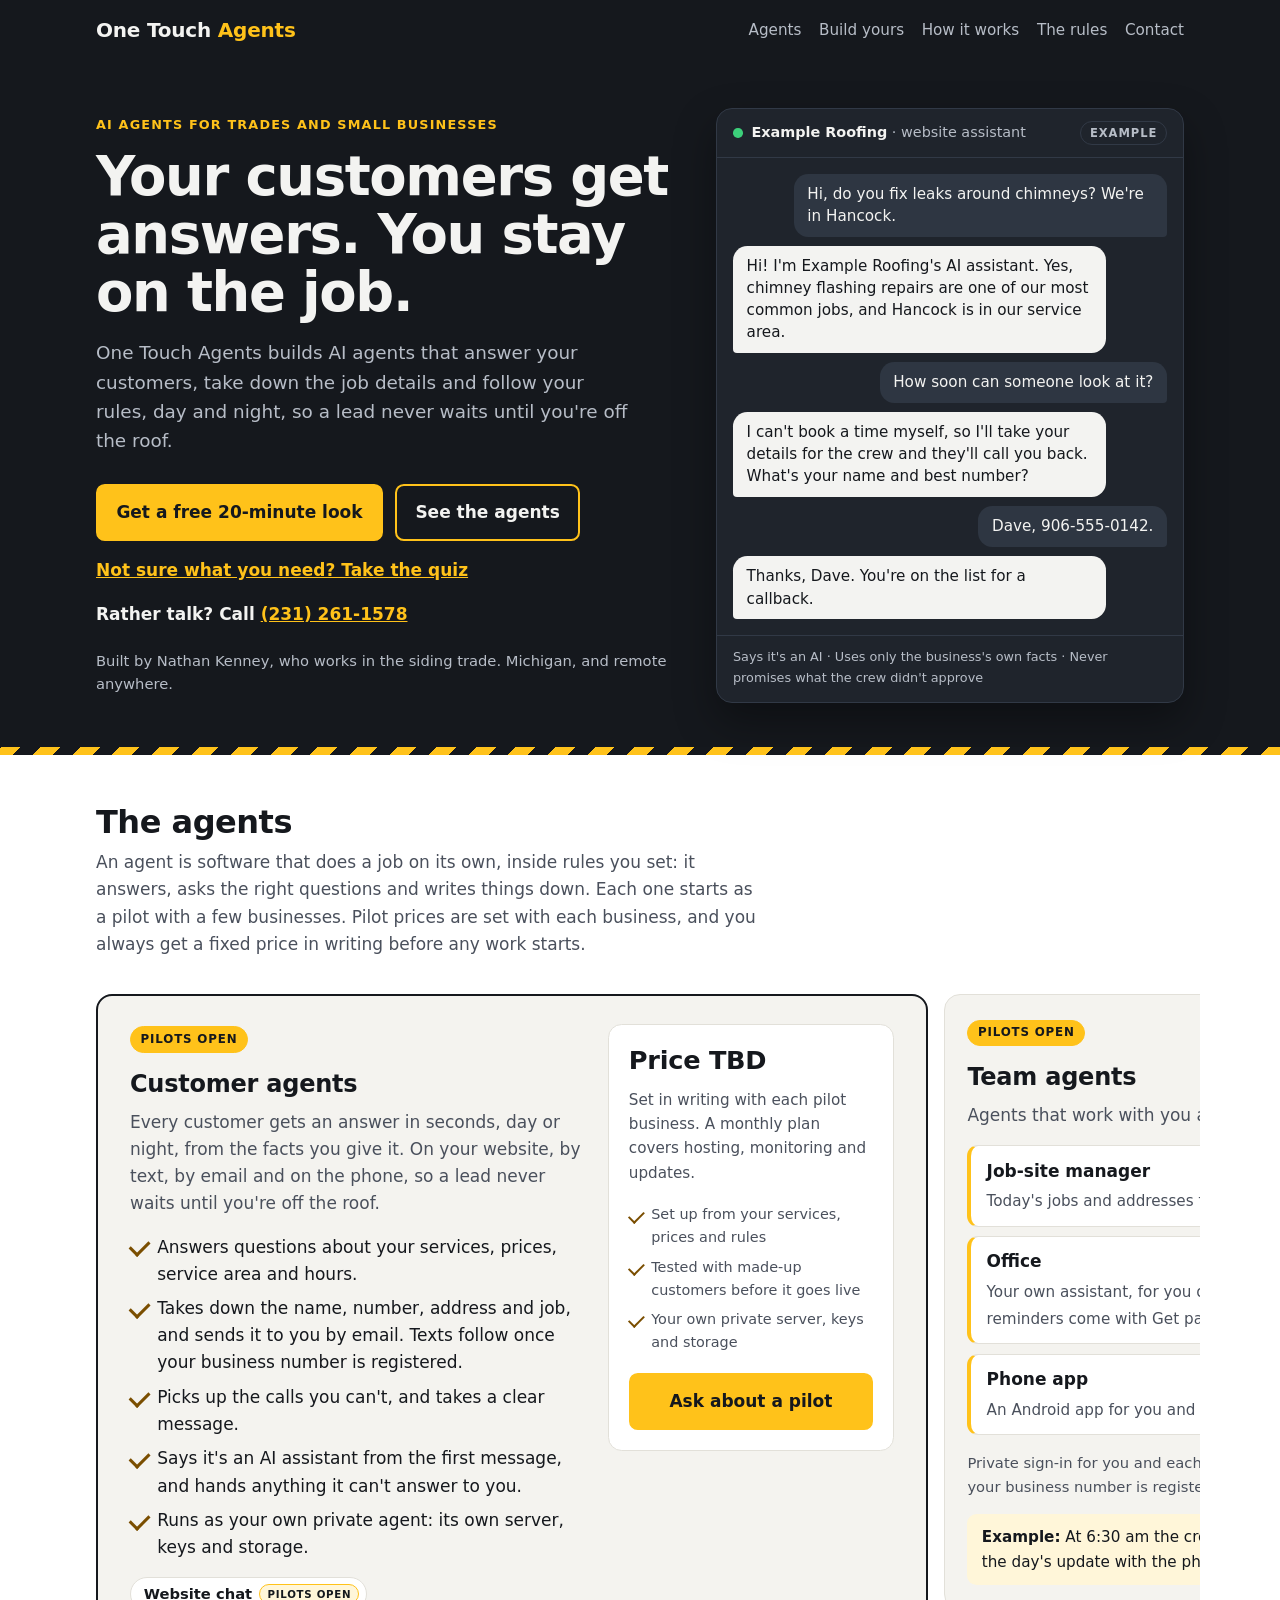
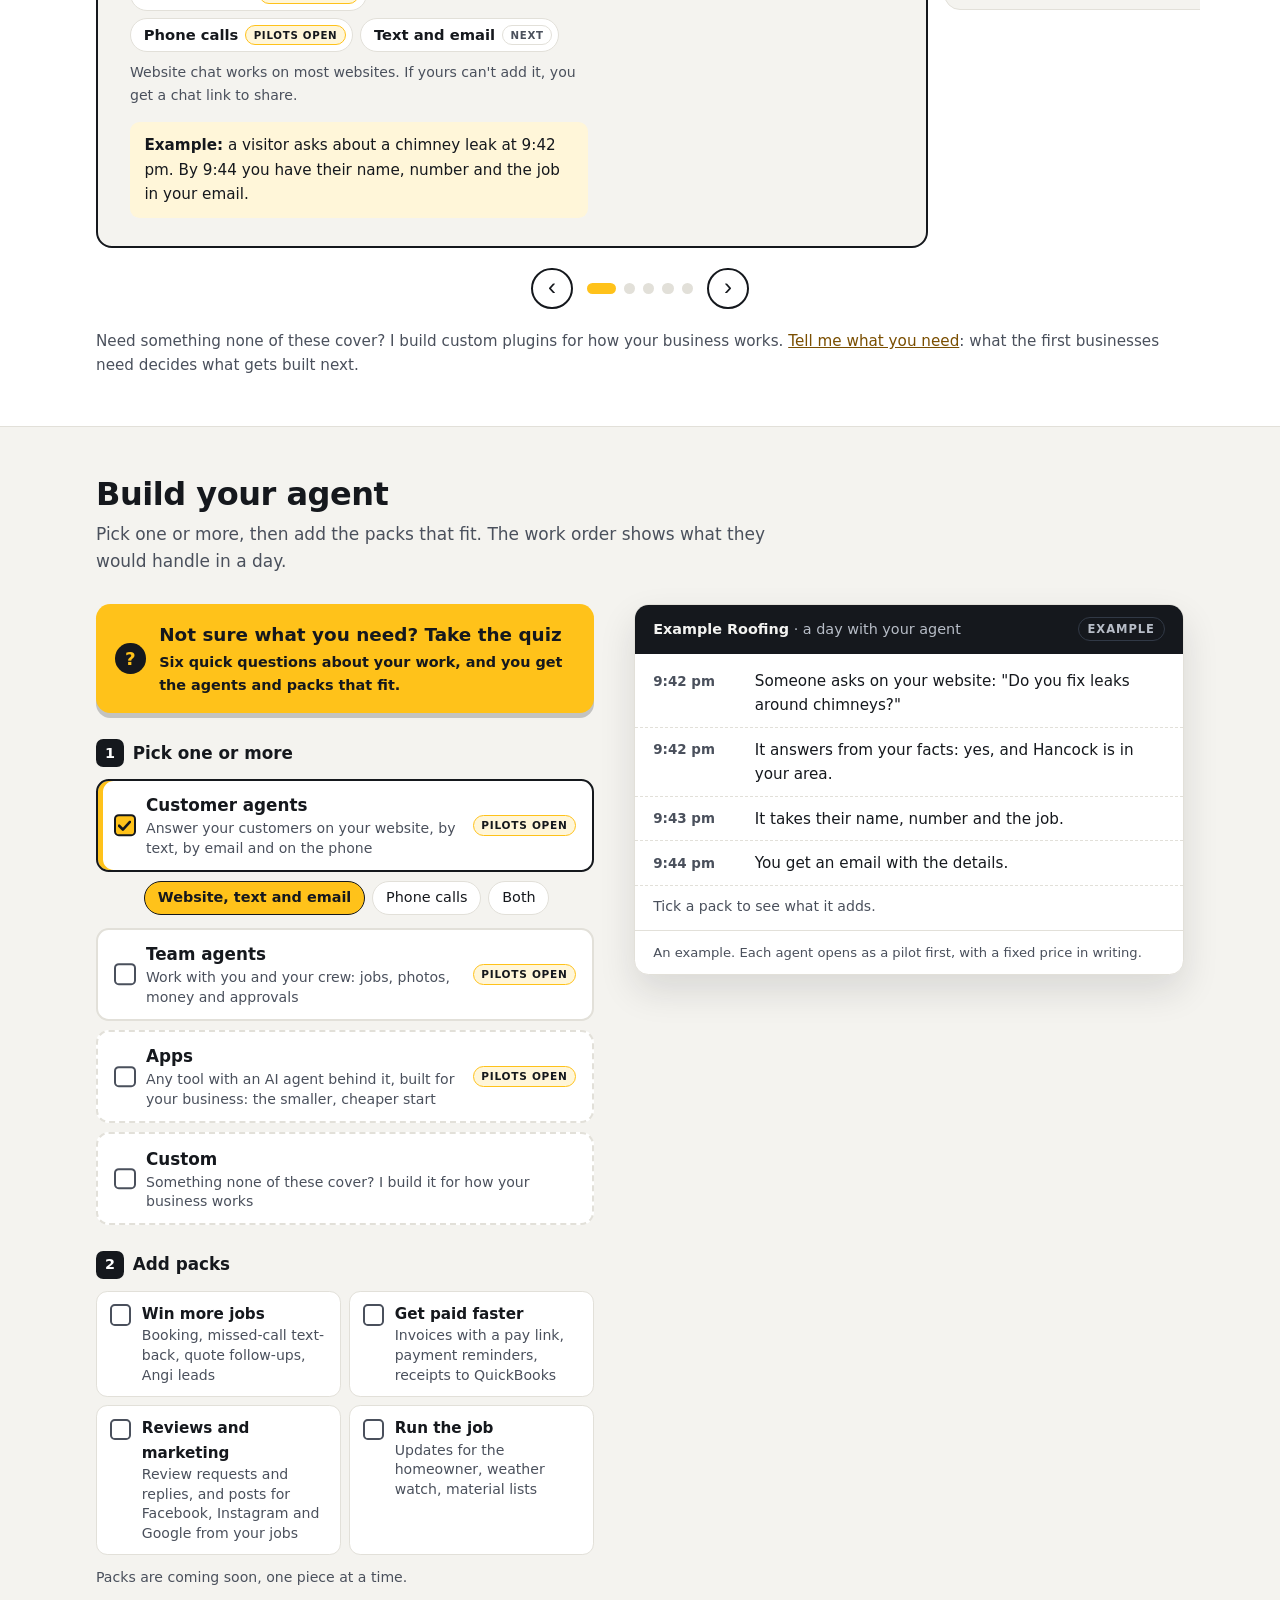
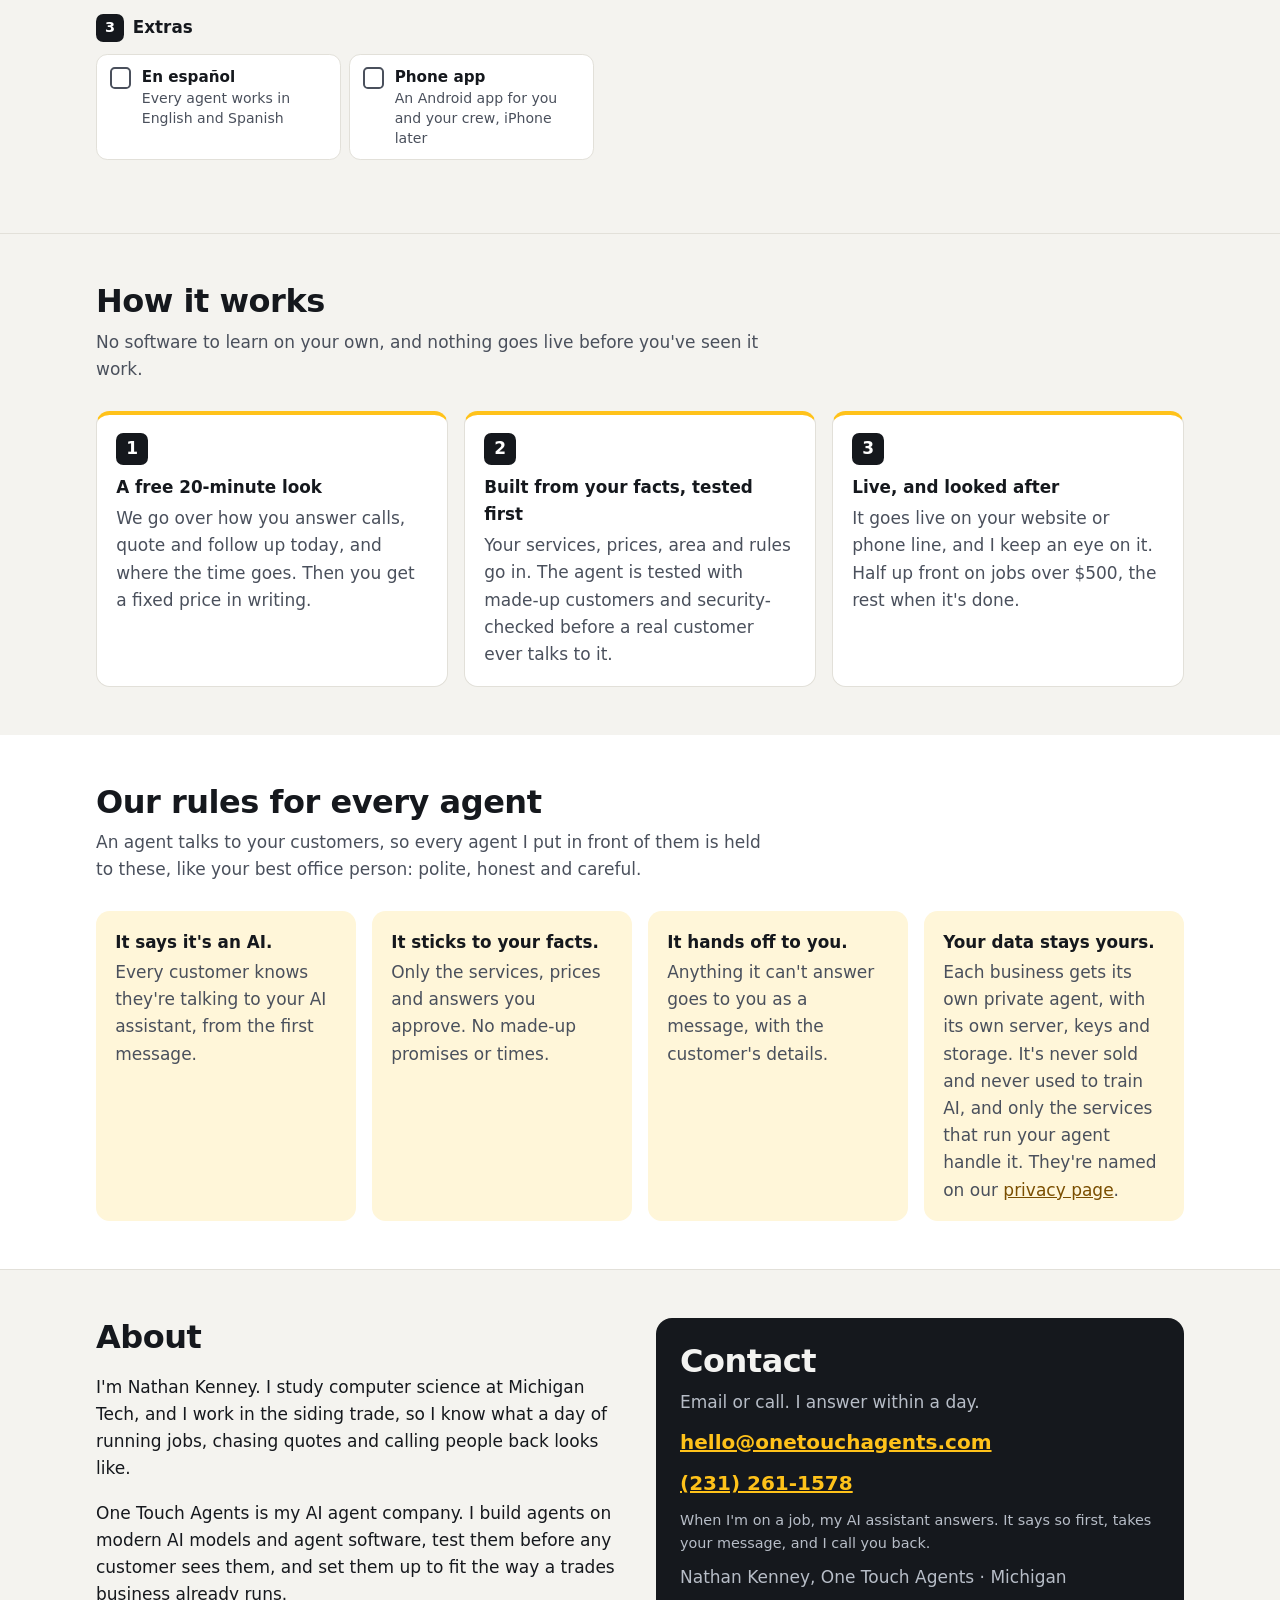
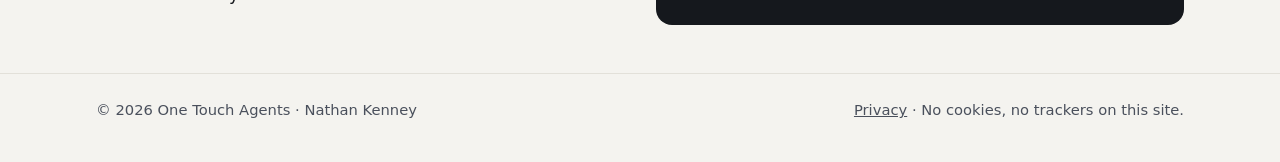
==== commit b3389547: "Site draft: the One Touch Agents chat in the corner (onetouch-site-chat staging, Ide(a) 11-05) on th" ====
--- a/index.html
+++ b/index.html
@@ -609,5 +609,6 @@
   show(0);
 })();
 </script>
+<script src="https://onetouch-site-chat-staging.up.railway.app/widget.js" async></script>
 </body>
 </html>
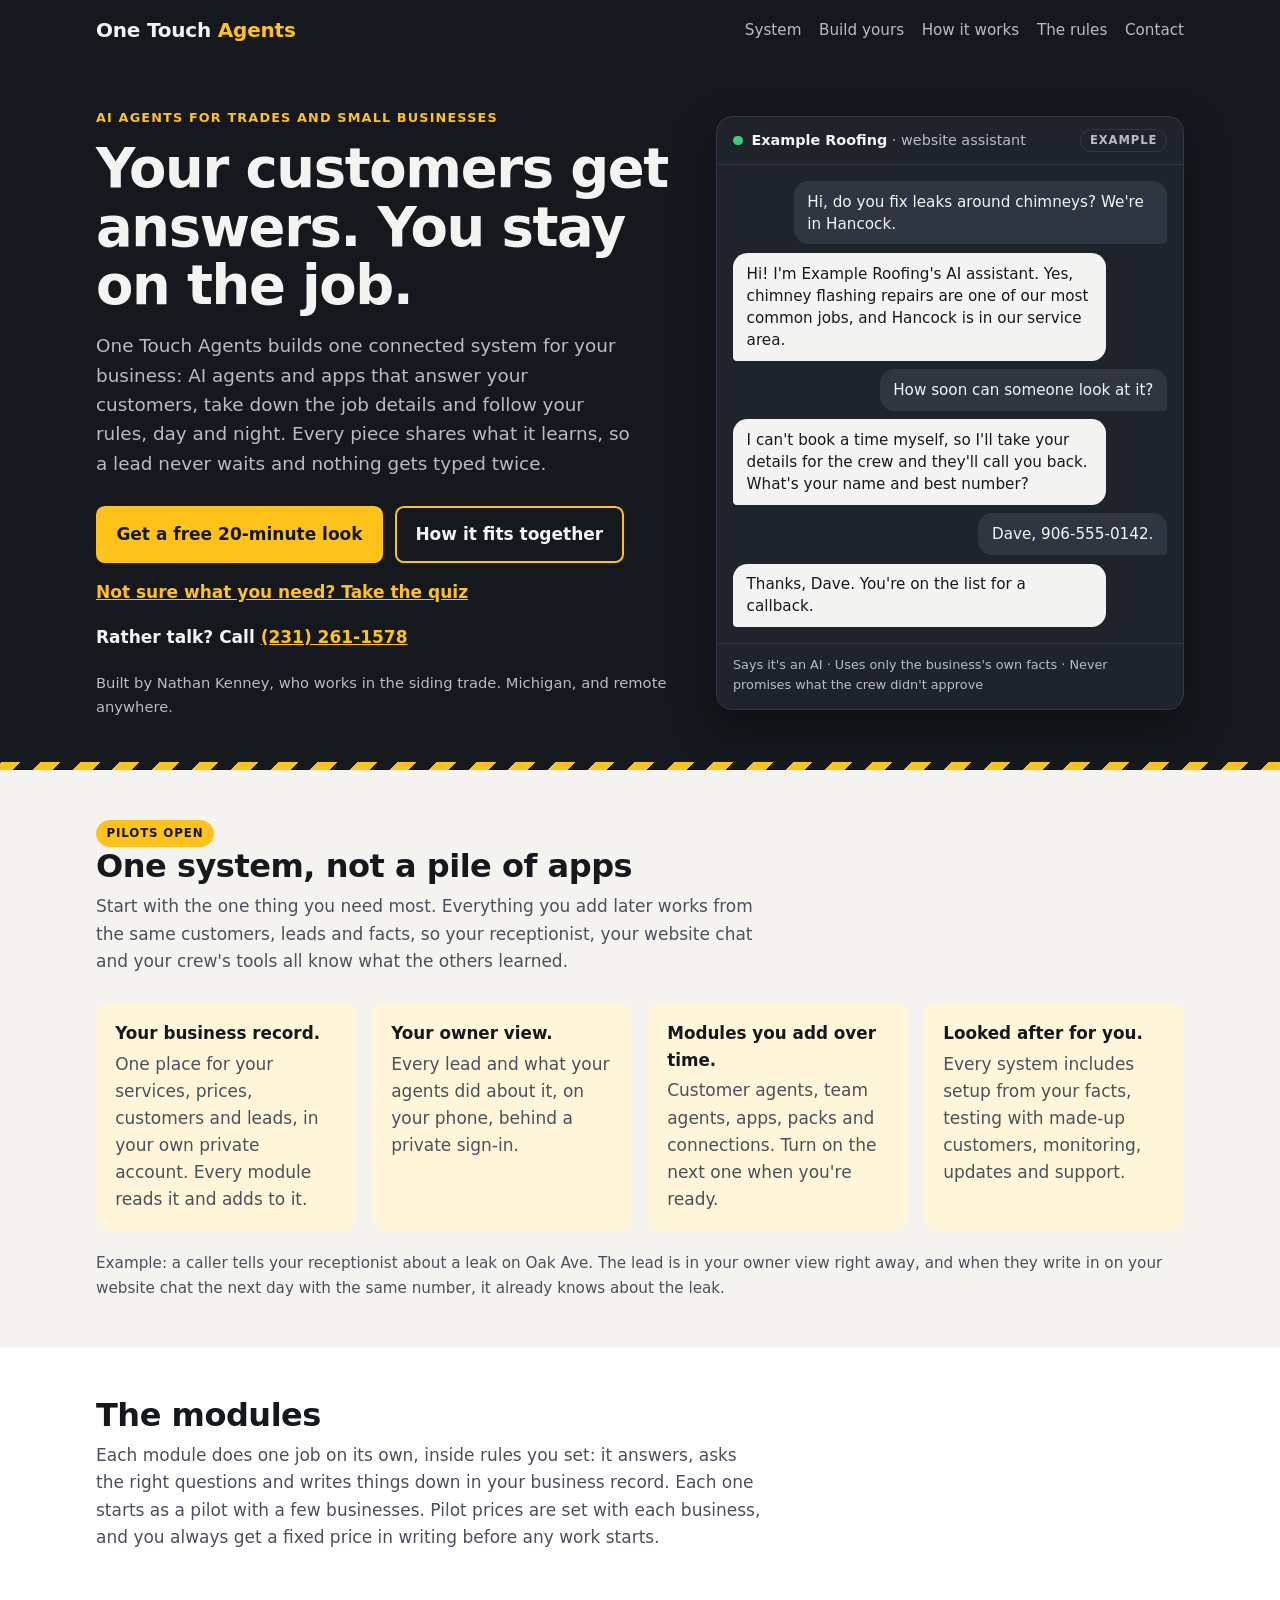
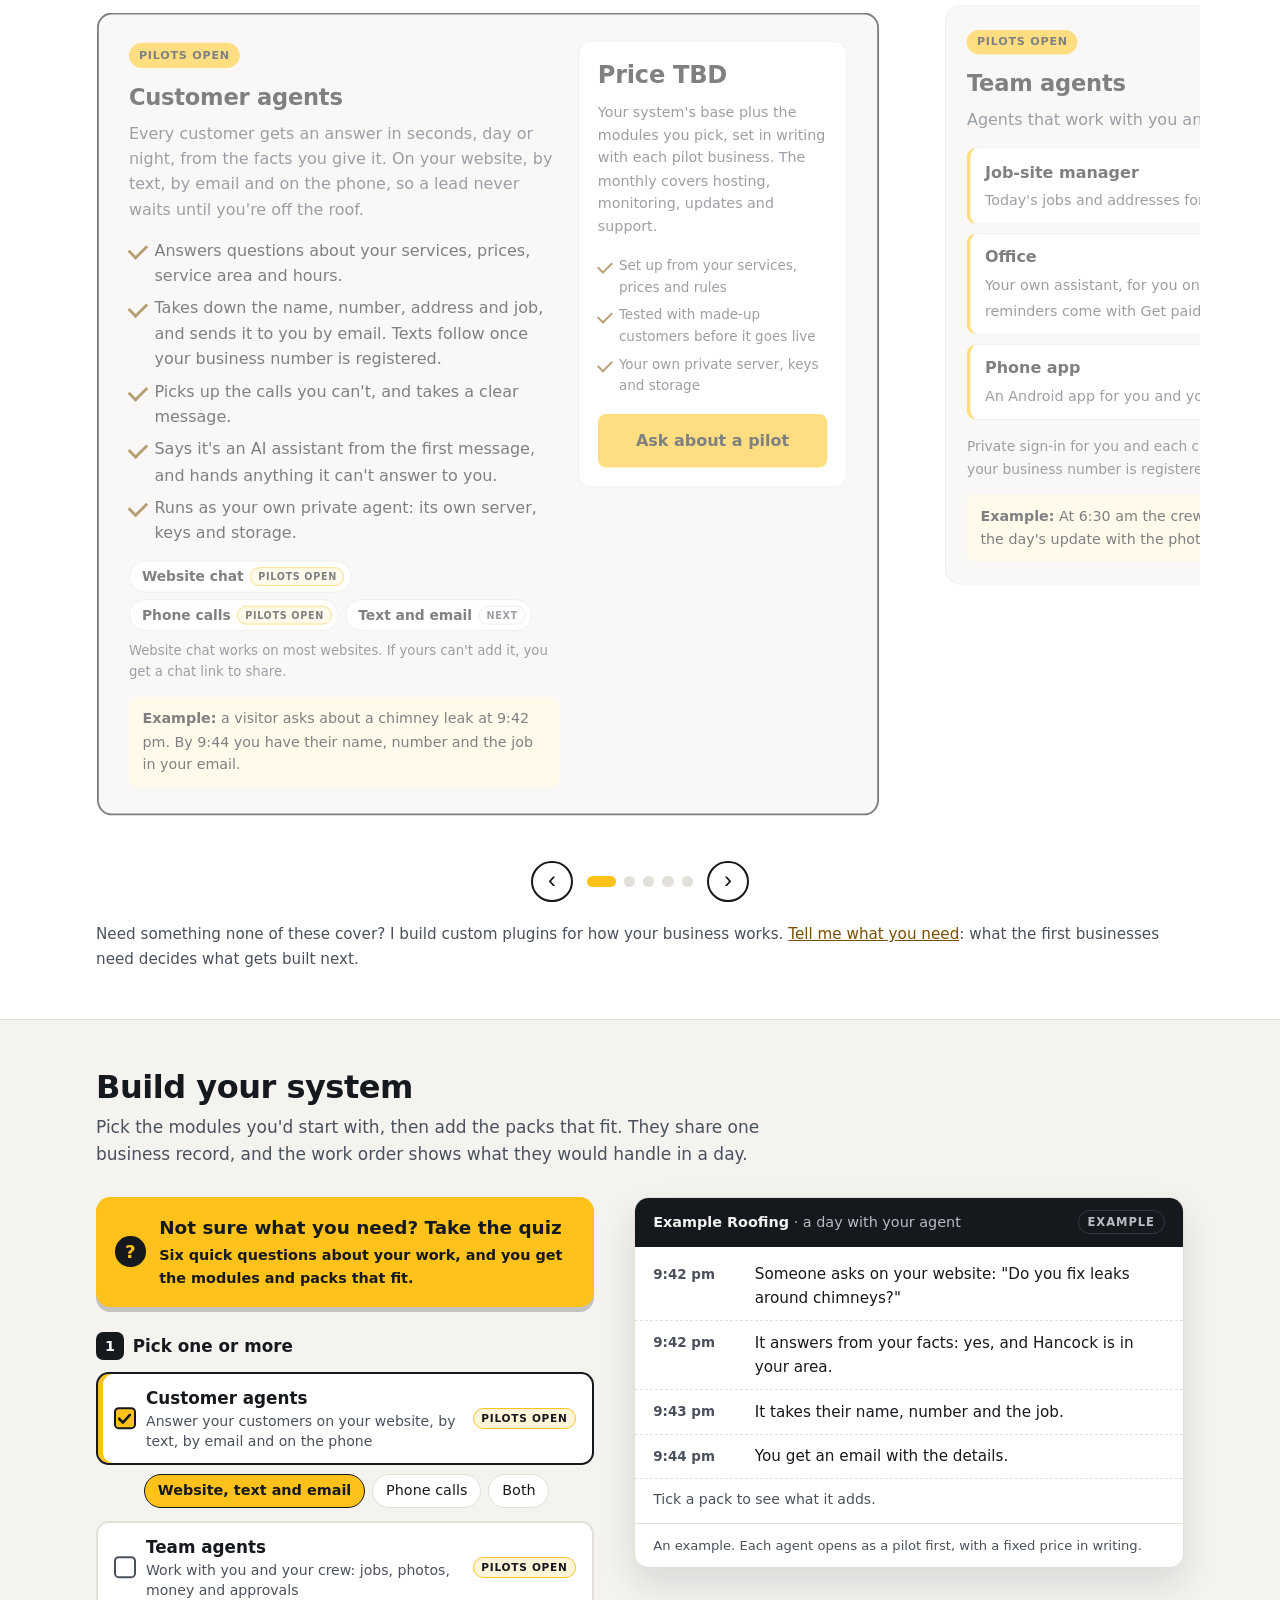
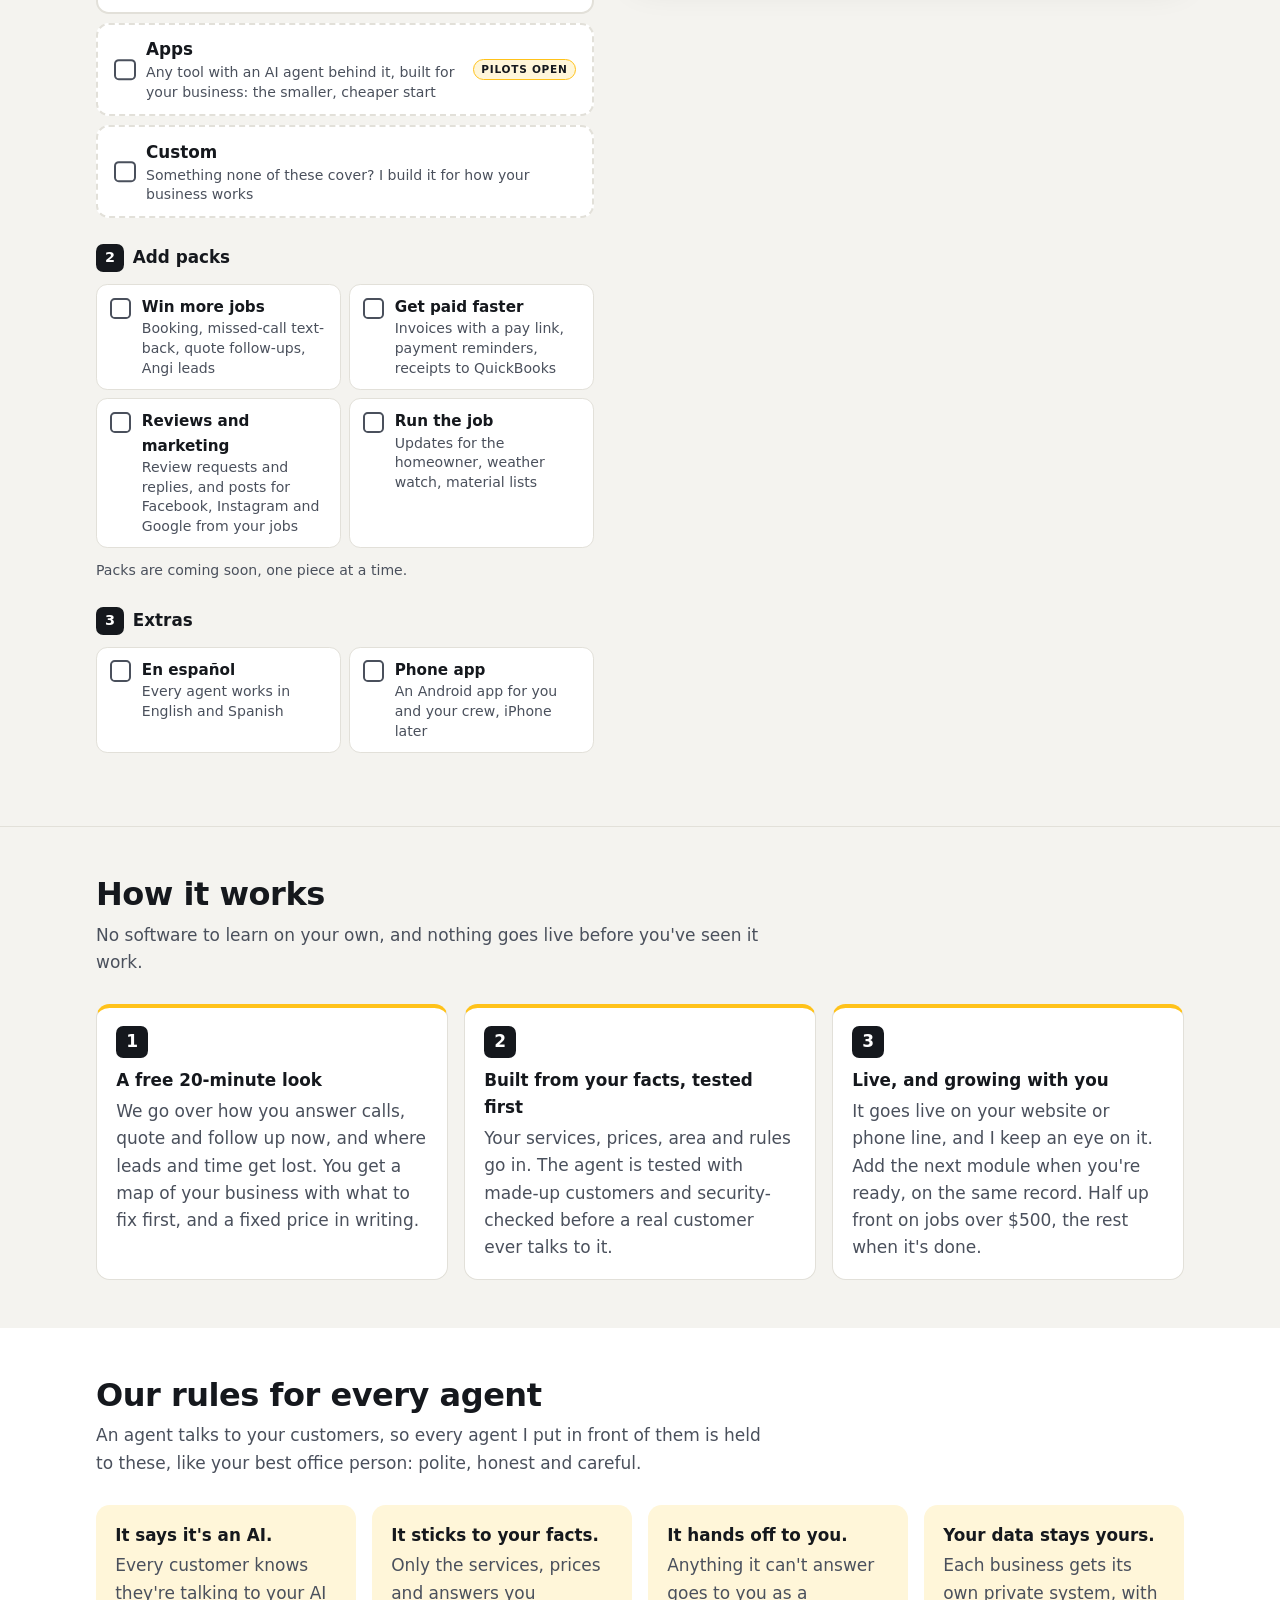
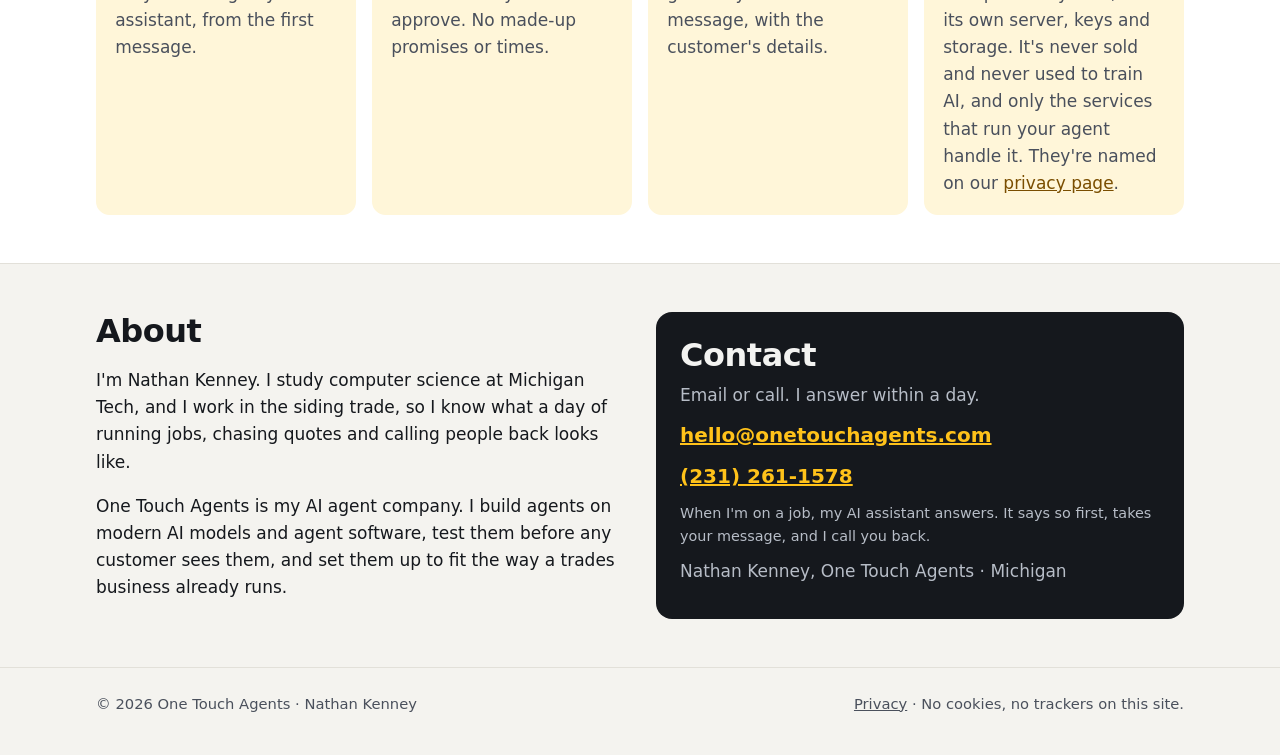
==== commit 1aa9bc8d: "Site draft: one connected system per business (Nathan 11-05: "1 now"): hero, a "One system, not a pi" ====
--- a/index.html
+++ b/index.html
@@ -4,7 +4,7 @@
 <meta charset="utf-8">
 <meta name="viewport" content="width=device-width, initial-scale=1">
 <title>One Touch Agents · AI agents for trades and small businesses</title>
-<meta name="description" content="One Touch Agents builds AI agents for trades and small businesses in Michigan: agents that answer your customers, take down the job details and follow your rules. Pilots open now. Built and looked after by Nathan Kenney.">
+<meta name="description" content="One Touch Agents builds one connected AI system for trades and small businesses in Michigan: agents and apps that answer your customers, take down the job details, follow your rules and share what they learn. Pilots open now. Built and looked after by Nathan Kenney.">
 <link rel="canonical" href="https://onetouchagents.com/">
 <meta property="og:title" content="One Touch Agents · AI agents for trades and small businesses">
 <meta property="og:description" content="Your customers get answers. You stay on the job. AI agents built and looked after by Nathan Kenney.">
@@ -18,7 +18,7 @@
   <div class="wrap">
     <a class="mark" href="/">One Touch <span>Agents</span></a>
     <nav class="nav" aria-label="Sections">
-      <a href="#agents">Agents</a>
+      <a href="#system">System</a>
       <a href="#build">Build yours</a>
       <a href="#how">How it works</a>
       <a href="#rules">The rules</a>
@@ -33,10 +33,10 @@
       <div>
         <p class="eyebrow">AI agents for trades and small businesses</p>
         <h1>Your customers get answers. You stay on the job.</h1>
-        <p class="lead">One Touch Agents builds AI agents that answer your customers, take down the job details and follow your rules, day and night, so a lead never waits until you're off the roof.</p>
+        <p class="lead">One Touch Agents builds one connected system for your business: AI agents and apps that answer your customers, take down the job details and follow your rules, day and night. Every piece shares what it learns, so a lead never waits and nothing gets typed twice.</p>
         <div class="ctas">
           <a class="btn primary" href="mailto:hello@onetouchagents.com?subject=A%20free%2020-minute%20look">Get a free 20-minute look</a>
-          <a class="btn ghost" href="#agents">See the agents</a>
+          <a class="btn ghost" href="#system">How it fits together</a>
         </div>
         <p class="quiz-link"><button type="button" popovertarget="quiz">Not sure what you need? Take the quiz</button></p>
         <p class="call">Rather talk? Call <a href="tel:+12312611578">(231) 261-1578</a></p>
@@ -62,10 +62,25 @@
     </div>
   </section>
 
+  <section id="system">
+    <div class="wrap">
+      <span class="badge ready">Pilots open</span>
+      <h2>One system, not a pile of apps</h2>
+      <p class="sub">Start with the one thing you need most. Everything you add later works from the same customers, leads and facts, so your receptionist, your website chat and your crew's tools all know what the others learned.</p>
+      <div class="rules">
+        <div><b>Your business record.</b> One place for your services, prices, customers and leads, in your own private account. Every module reads it and adds to it.</div>
+        <div><b>Your owner view.</b> Every lead and what your agents did about it, on your phone, behind a private sign-in.</div>
+        <div><b>Modules you add over time.</b> Customer agents, team agents, apps, packs and connections. Turn on the next one when you're ready.</div>
+        <div><b>Looked after for you.</b> Every system includes setup from your facts, testing with made-up customers, monitoring, updates and support.</div>
+      </div>
+      <p class="note">Example: a caller tells your receptionist about a leak on Oak Ave. The lead is in your owner view right away, and when they write in on your website chat the next day with the same number, it already knows about the leak.</p>
+    </div>
+  </section>
+
   <section class="alt" id="agents">
     <div class="wrap">
-      <h2>The agents</h2>
-      <p class="sub">An agent is software that does a job on its own, inside rules you set: it answers, asks the right questions and writes things down. Each one starts as a pilot with a few businesses. Pilot prices are set with each business, and you always get a fixed price in writing before any work starts.</p>
+      <h2>The modules</h2>
+      <p class="sub">Each module does one job on its own, inside rules you set: it answers, asks the right questions and writes things down in your business record. Each one starts as a pilot with a few businesses. Pilot prices are set with each business, and you always get a fixed price in writing before any work starts.</p>
 
       <div class="carousel" role="region" aria-roledescription="carousel" aria-label="Kinds of agents">
         <div class="slides" tabindex="0">
@@ -91,7 +106,7 @@
             </div>
             <div class="price-box">
               <div class="price">Price TBD</div>
-              <p>Set in writing with each pilot business. A monthly plan covers hosting, monitoring and updates.</p>
+              <p>Your system's base plus the modules you pick, set in writing with each pilot business. The monthly covers hosting, monitoring, updates and support.</p>
               <ul class="incl">
                 <li>Set up from your services, prices and rules</li>
                 <li>Tested with made-up customers before it goes live</li>
@@ -178,11 +193,11 @@
 
   <section class="builder" id="build">
     <div class="wrap">
-      <h2>Build your agent</h2>
-      <p class="sub">Pick one or more, then add the packs that fit. The work order shows what they would handle in a day.</p>
+      <h2>Build your system</h2>
+      <p class="sub">Pick the modules you'd start with, then add the packs that fit. They share one business record, and the work order shows what they would handle in a day.</p>
       <div class="bld">
         <div class="bld-controls">
-          <button type="button" class="quiz-big" popovertarget="quiz"><span class="qmark" aria-hidden="true">?</span><span>Not sure what you need? Take the quiz<small>Six quick questions about your work, and you get the agents and packs that fit.</small></span></button>
+          <button type="button" class="quiz-big" popovertarget="quiz"><span class="qmark" aria-hidden="true">?</span><span>Not sure what you need? Take the quiz<small>Six quick questions about your work, and you get the modules and packs that fit.</small></span></button>
           <fieldset>
             <legend><span class="step">1</span> Pick one or more</legend>
             <div class="opts">
@@ -362,9 +377,9 @@
       <h2>How it works</h2>
       <p class="sub">No software to learn on your own, and nothing goes live before you've seen it work.</p>
       <ol class="steps">
-        <li><b>A free 20-minute look</b>We go over how you answer calls, quote and follow up today, and where the time goes. Then you get a fixed price in writing.</li>
+        <li><b>A free 20-minute look</b>We go over how you answer calls, quote and follow up now, and where leads and time get lost. You get a map of your business with what to fix first, and a fixed price in writing.</li>
         <li><b>Built from your facts, tested first</b>Your services, prices, area and rules go in. The agent is tested with made-up customers and security-checked before a real customer ever talks to it.</li>
-        <li><b>Live, and looked after</b>It goes live on your website or phone line, and I keep an eye on it. Half up front on jobs over $500, the rest when it's done.</li>
+        <li><b>Live, and growing with you</b>It goes live on your website or phone line, and I keep an eye on it. Add the next module when you're ready, on the same record. Half up front on jobs over $500, the rest when it's done.</li>
       </ol>
     </div>
   </section>
@@ -377,7 +392,7 @@
         <div><b>It says it's an AI.</b> Every customer knows they're talking to your AI assistant, from the first message.</div>
         <div><b>It sticks to your facts.</b> Only the services, prices and answers you approve. No made-up promises or times.</div>
         <div><b>It hands off to you.</b> Anything it can't answer goes to you as a message, with the customer's details.</div>
-        <div><b>Your data stays yours.</b> Each business gets its own private agent, with its own server, keys and storage. It's never sold and never used to train AI, and only the services that run your agent handle it. They're named on our <a href="/privacy">privacy page</a>.</div>
+        <div><b>Your data stays yours.</b> Each business gets its own private system, with its own server, keys and storage. It's never sold and never used to train AI, and only the services that run your agent handle it. They're named on our <a href="/privacy">privacy page</a>.</div>
       </div>
     </div>
   </section>
